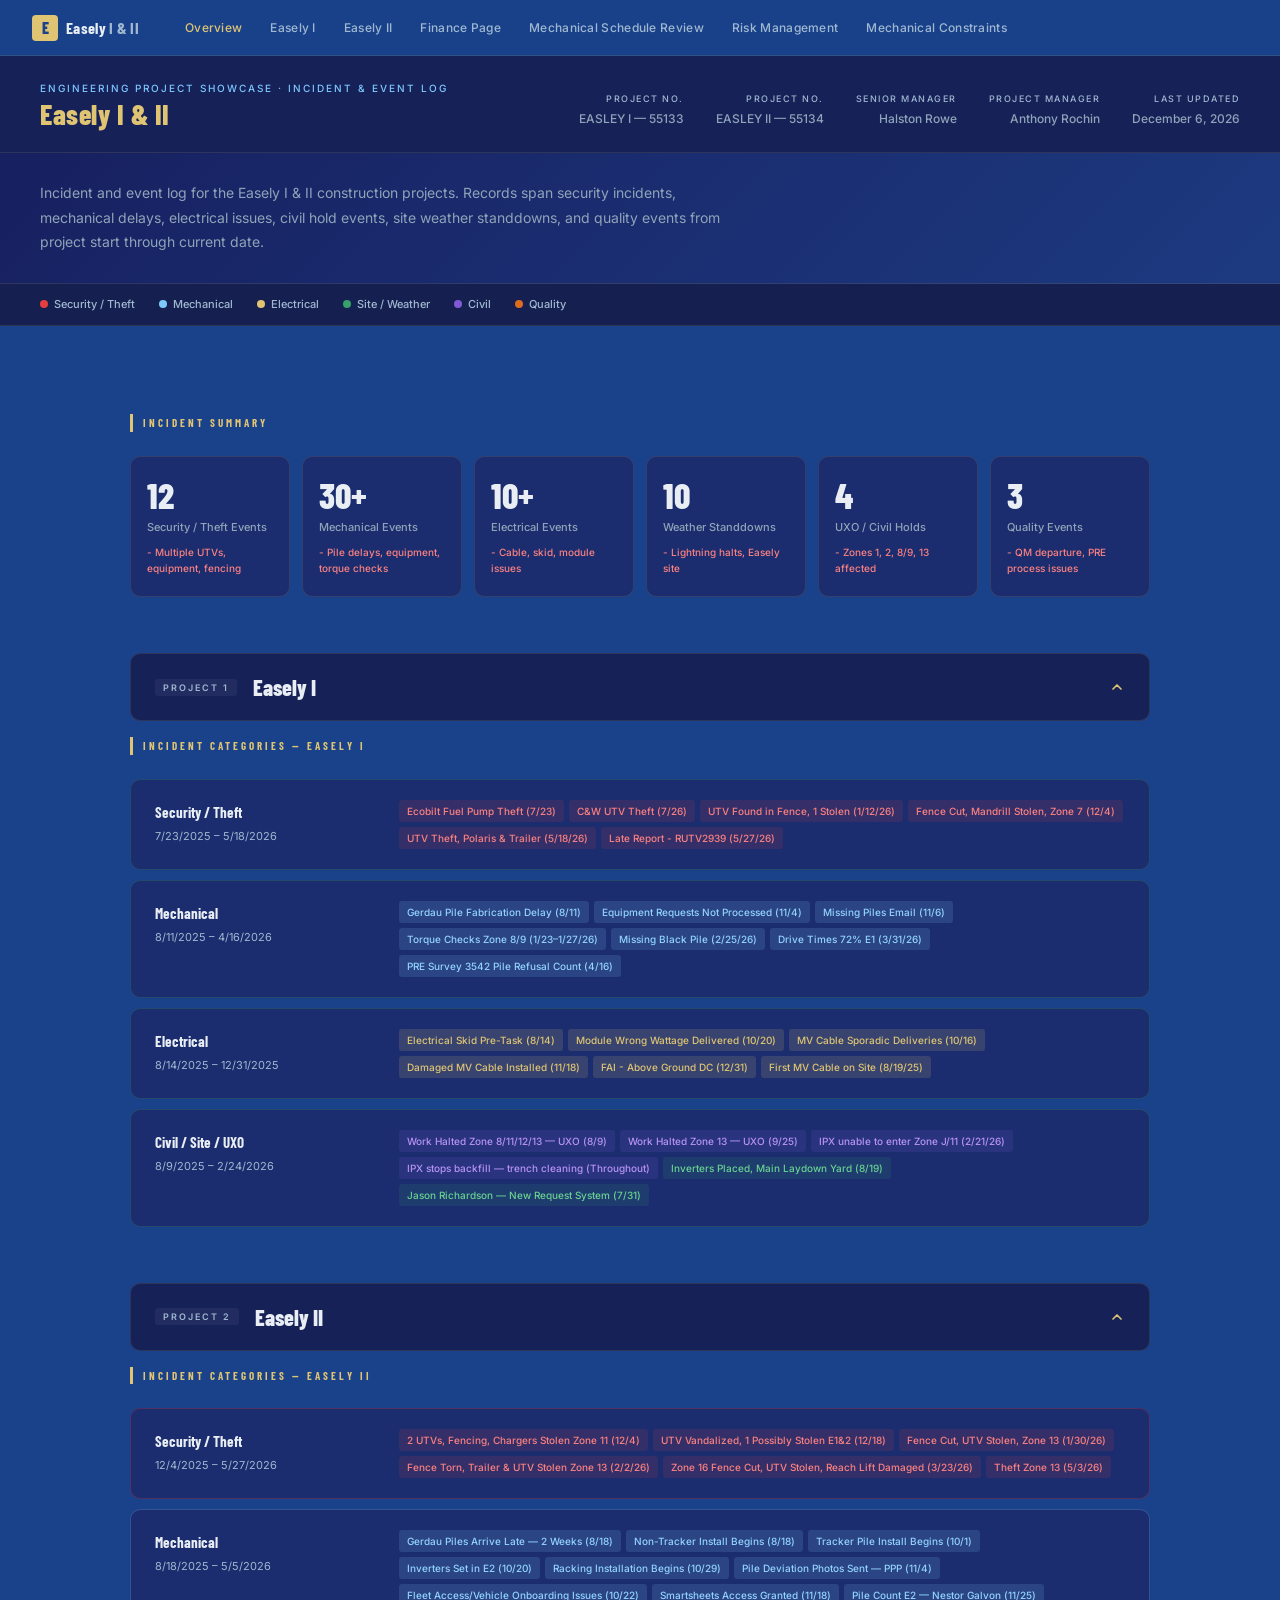
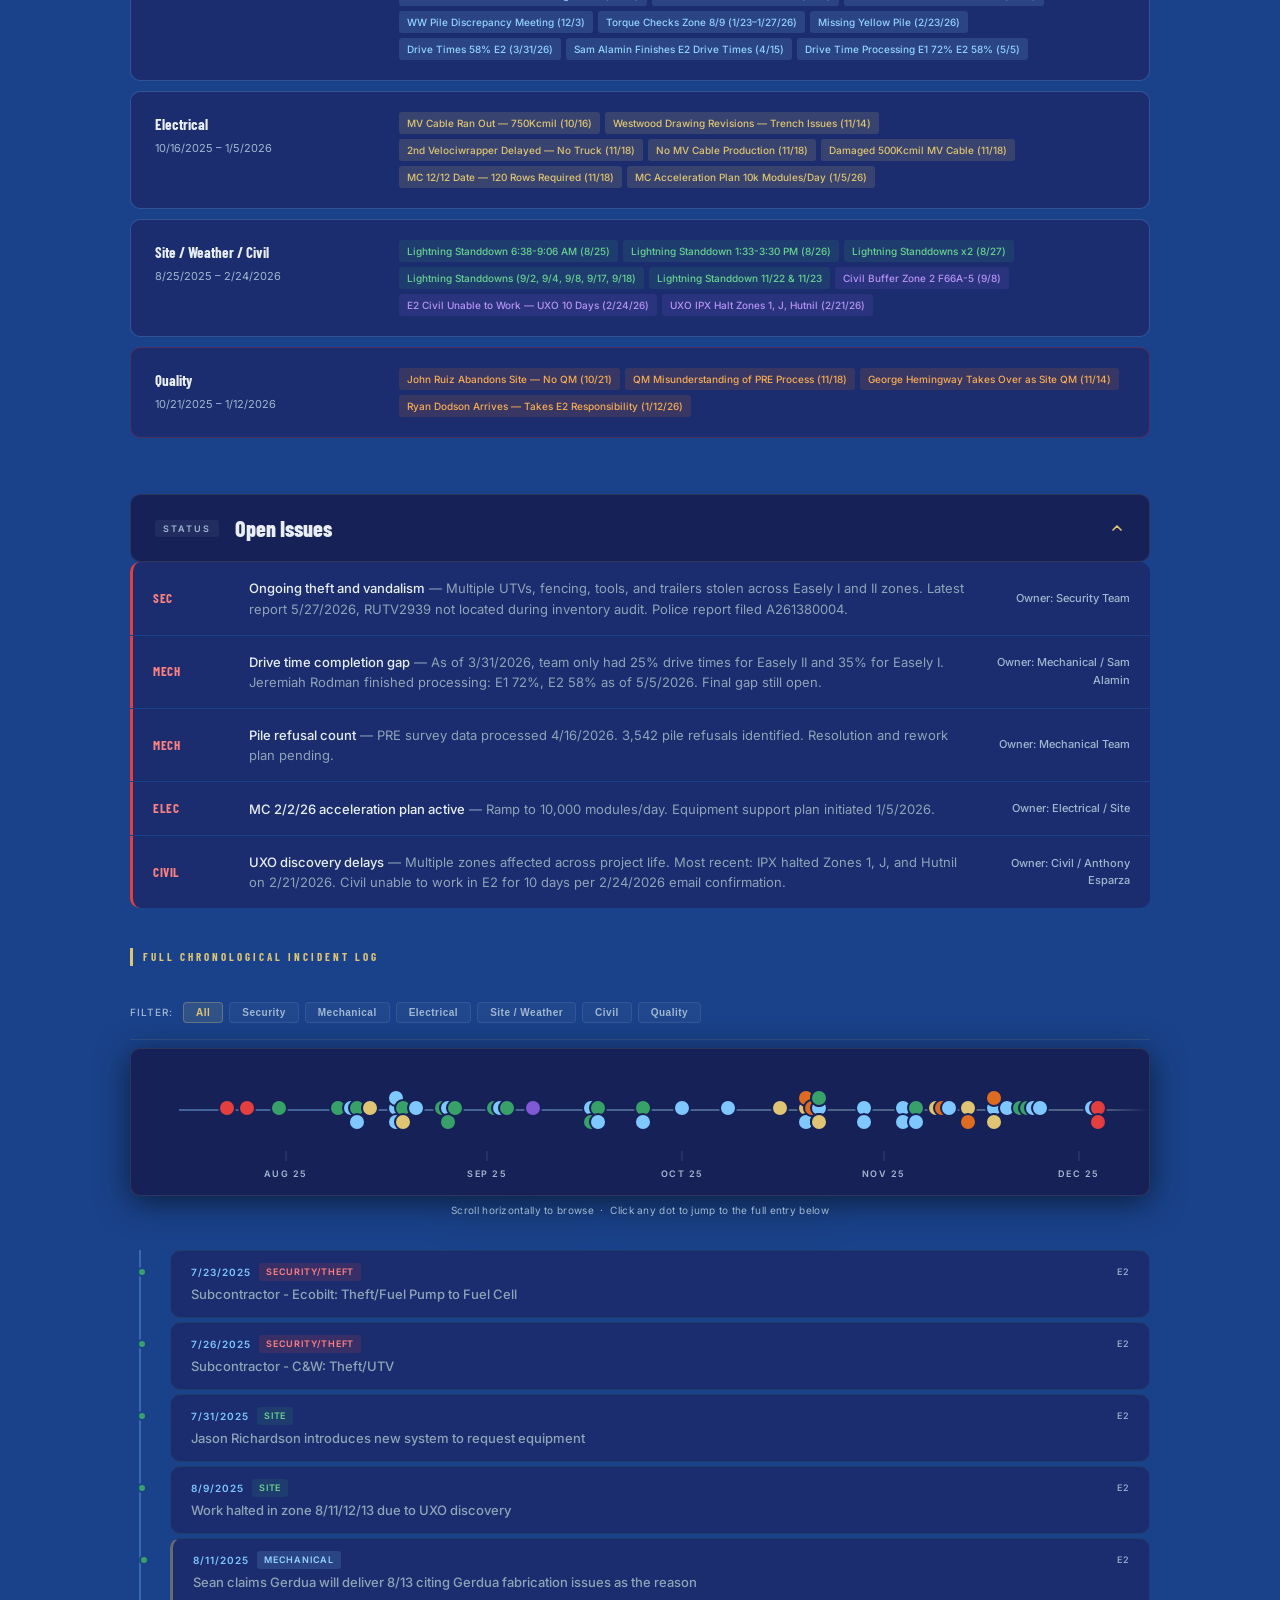
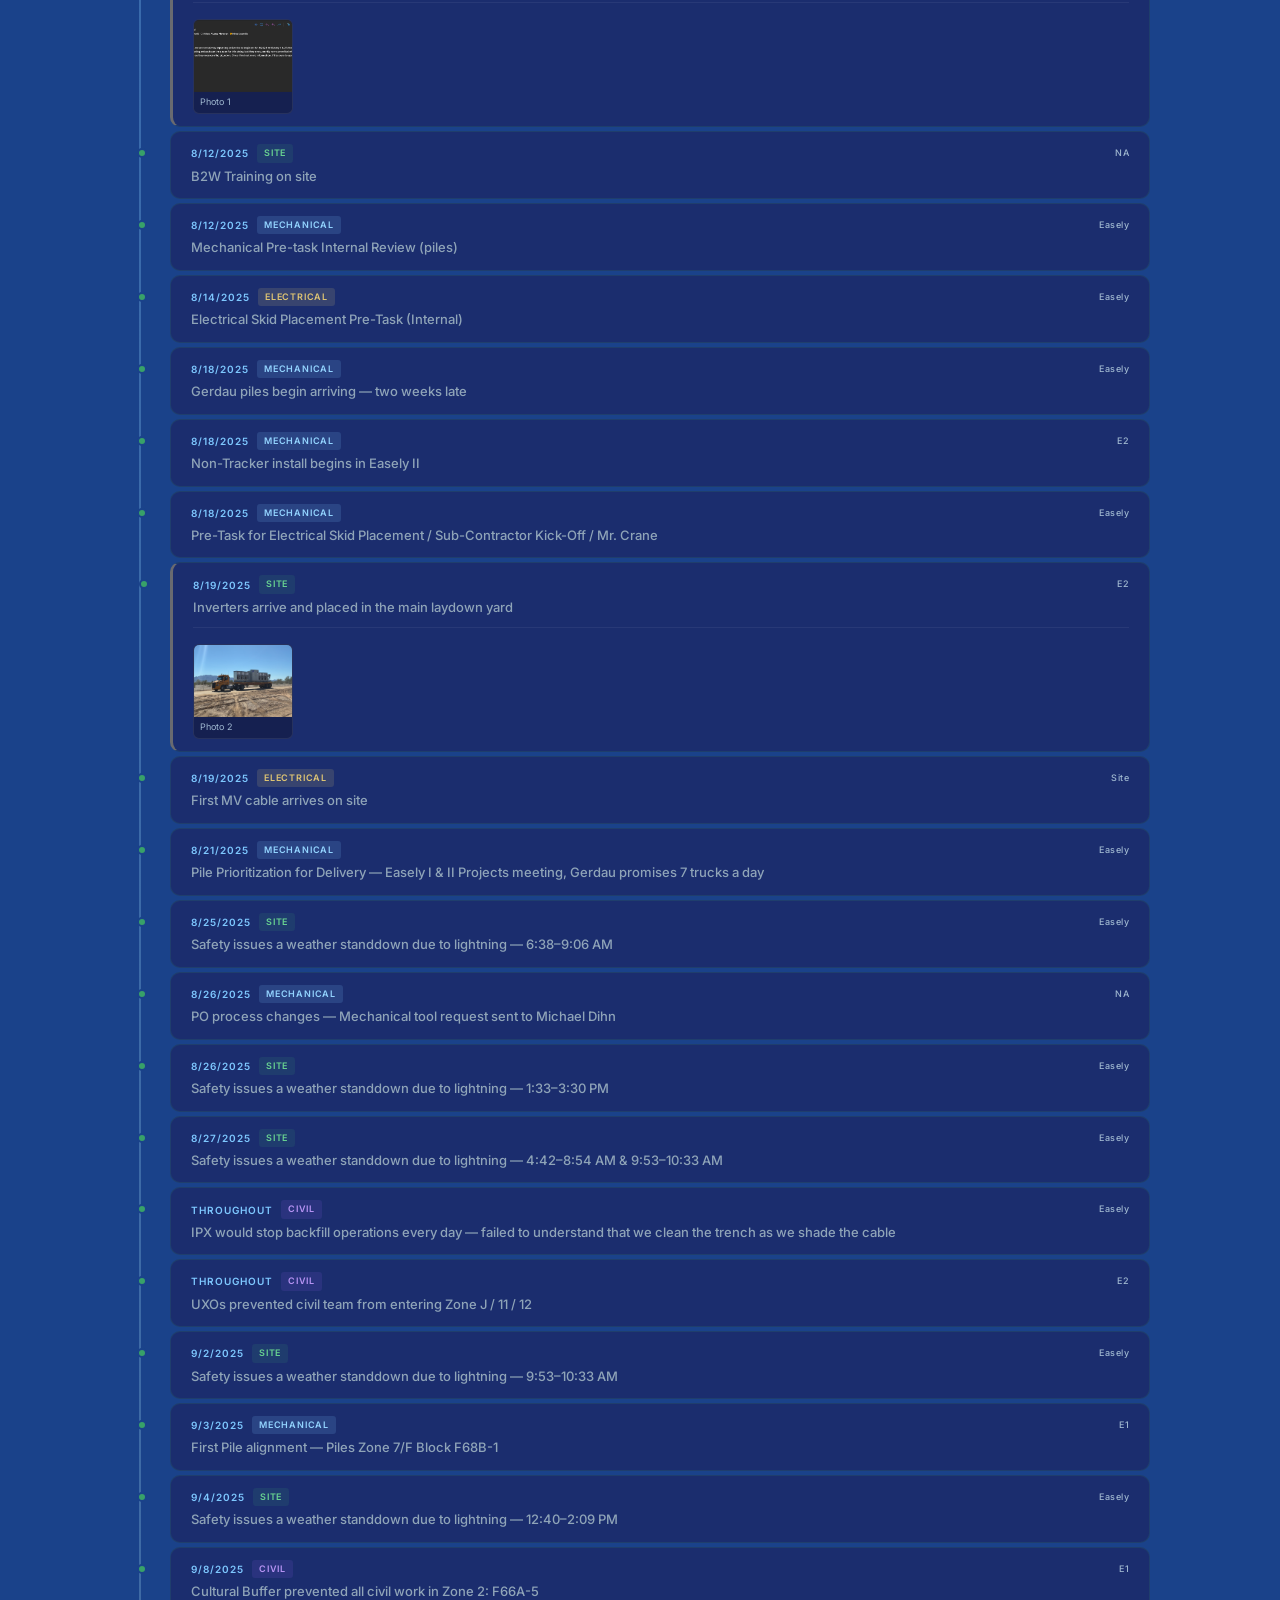
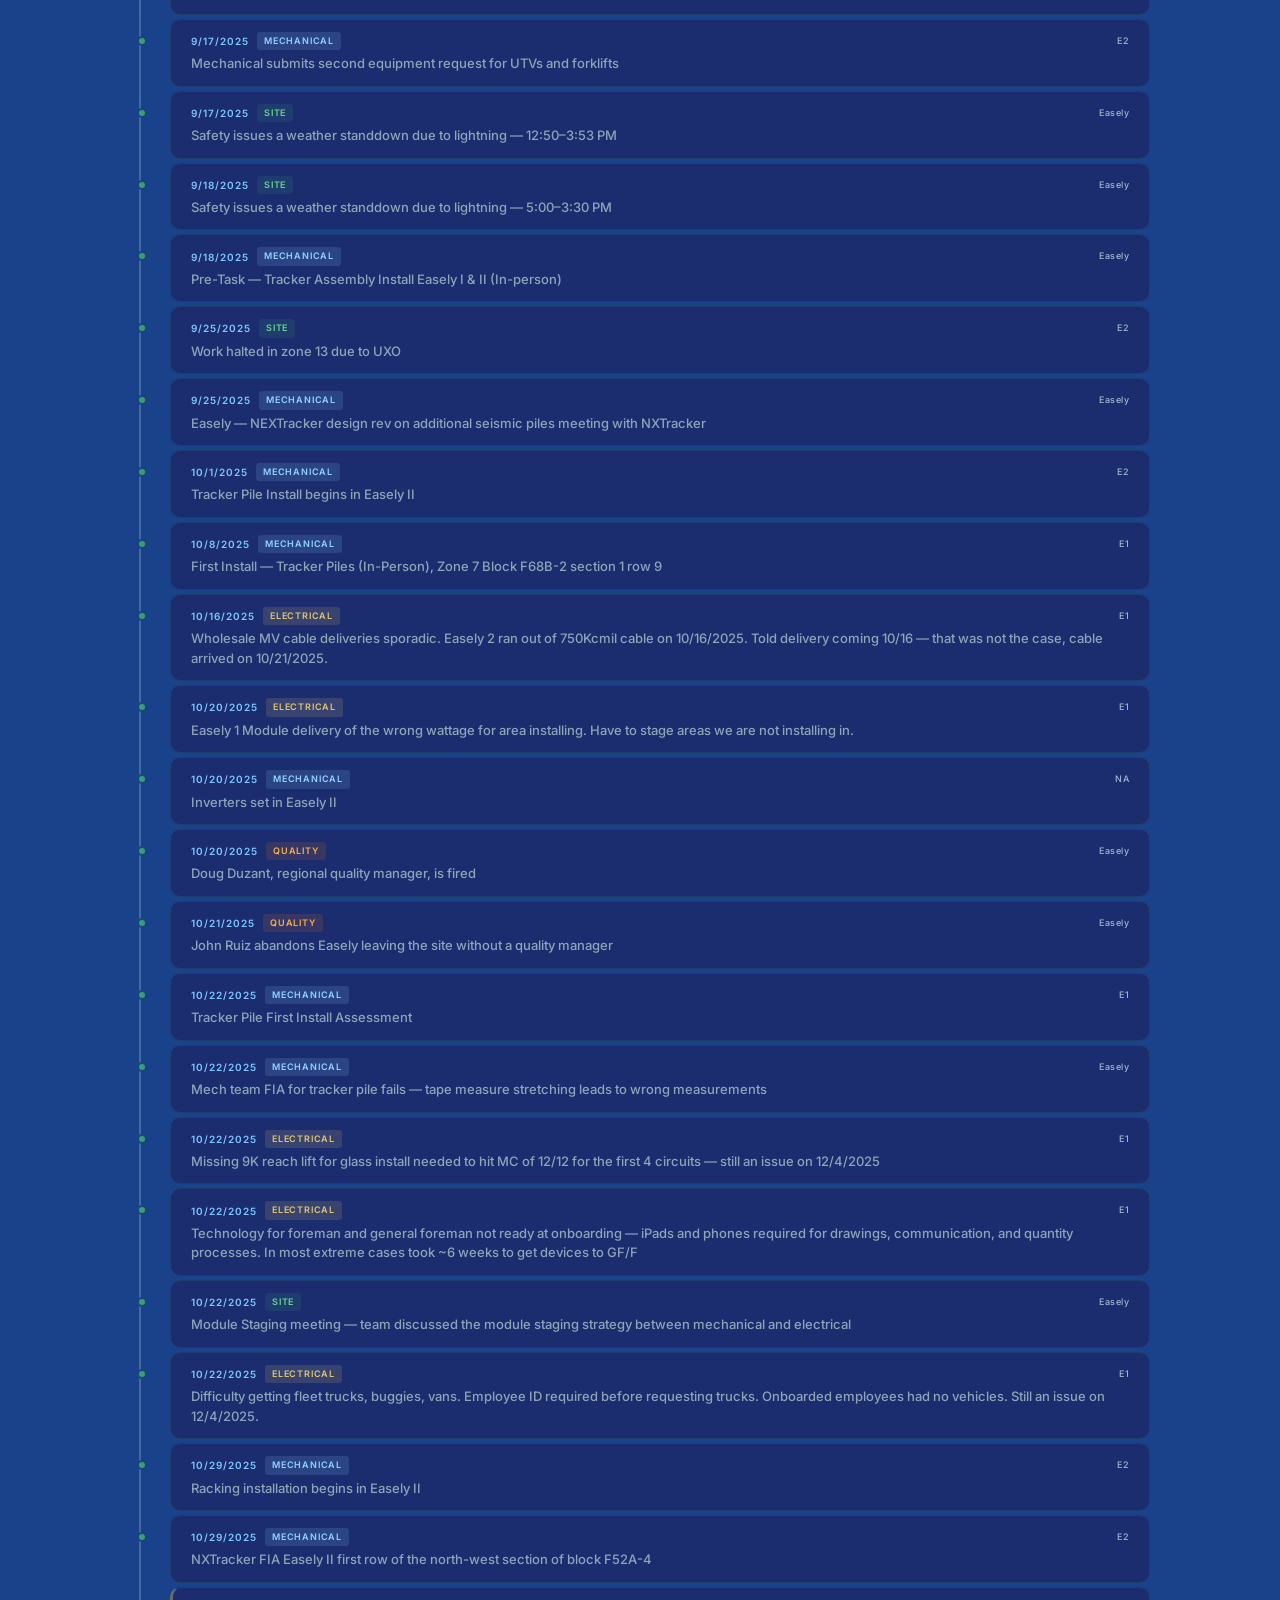
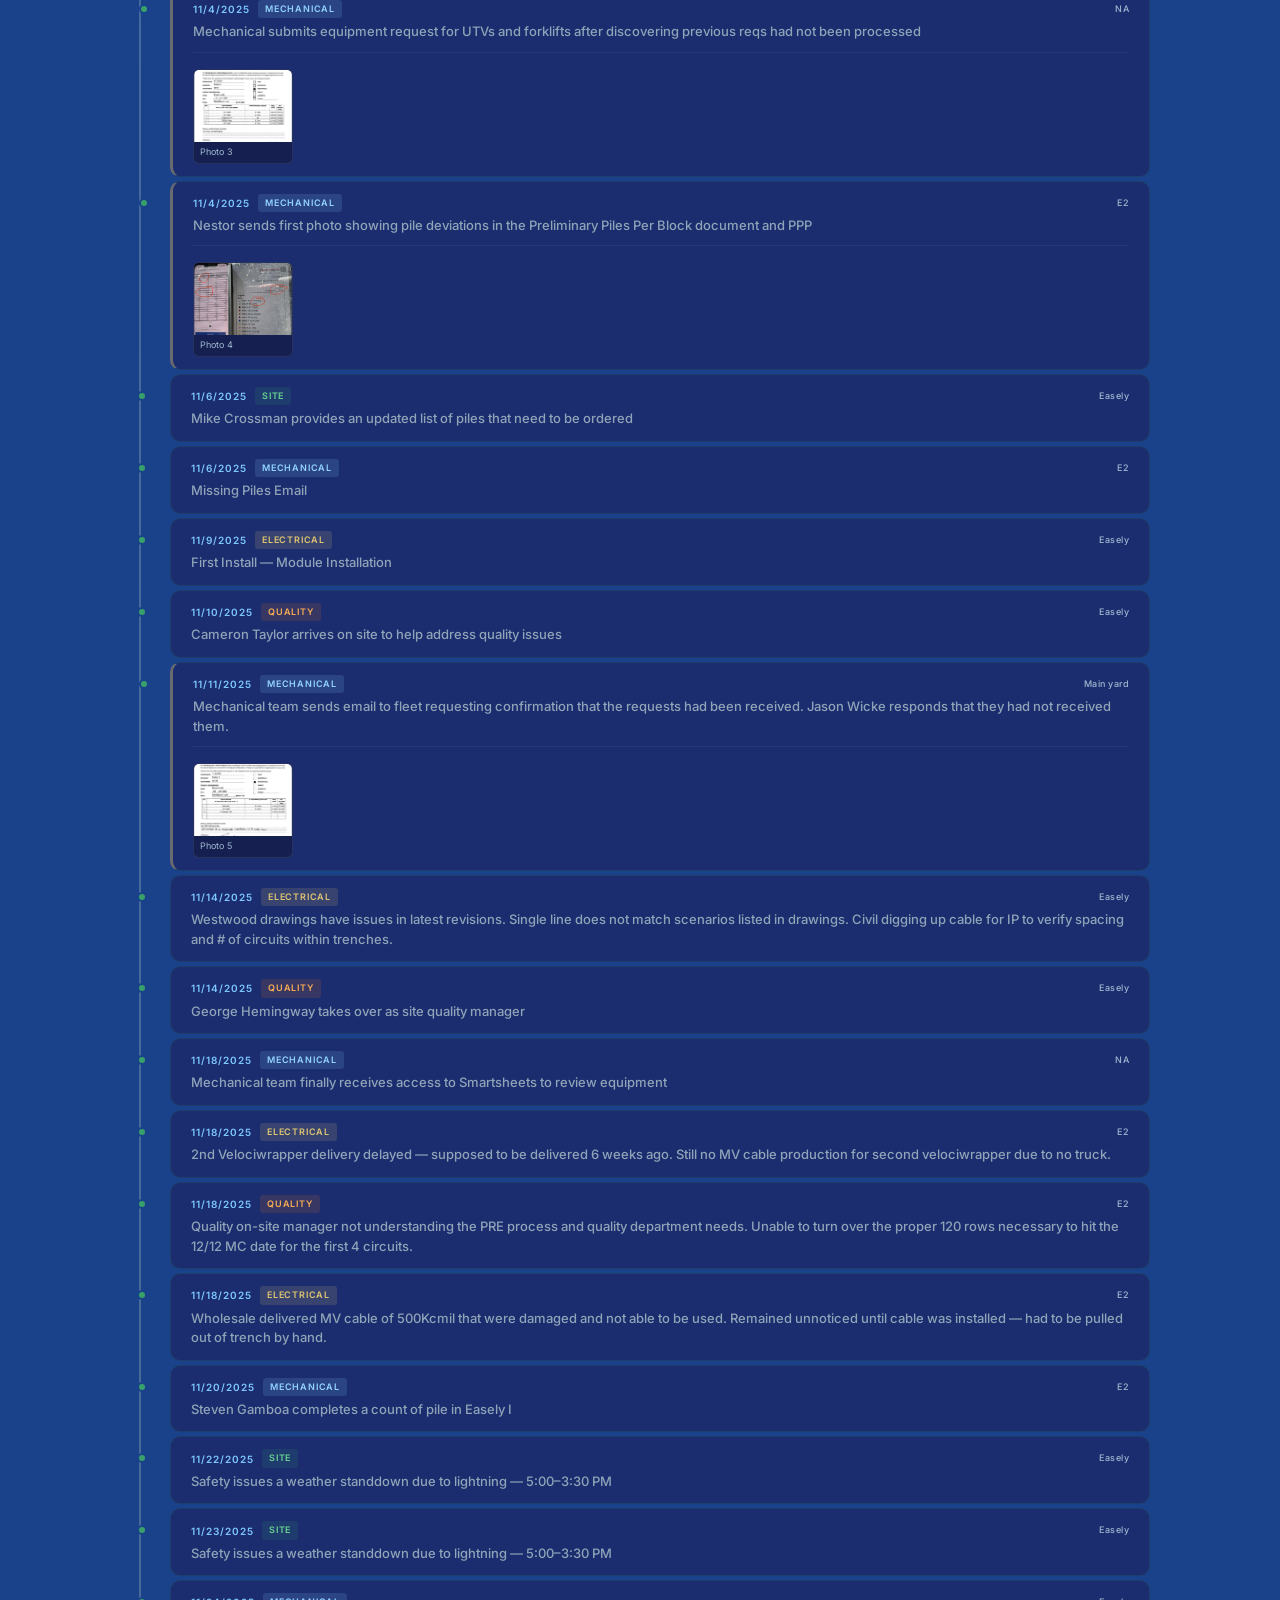
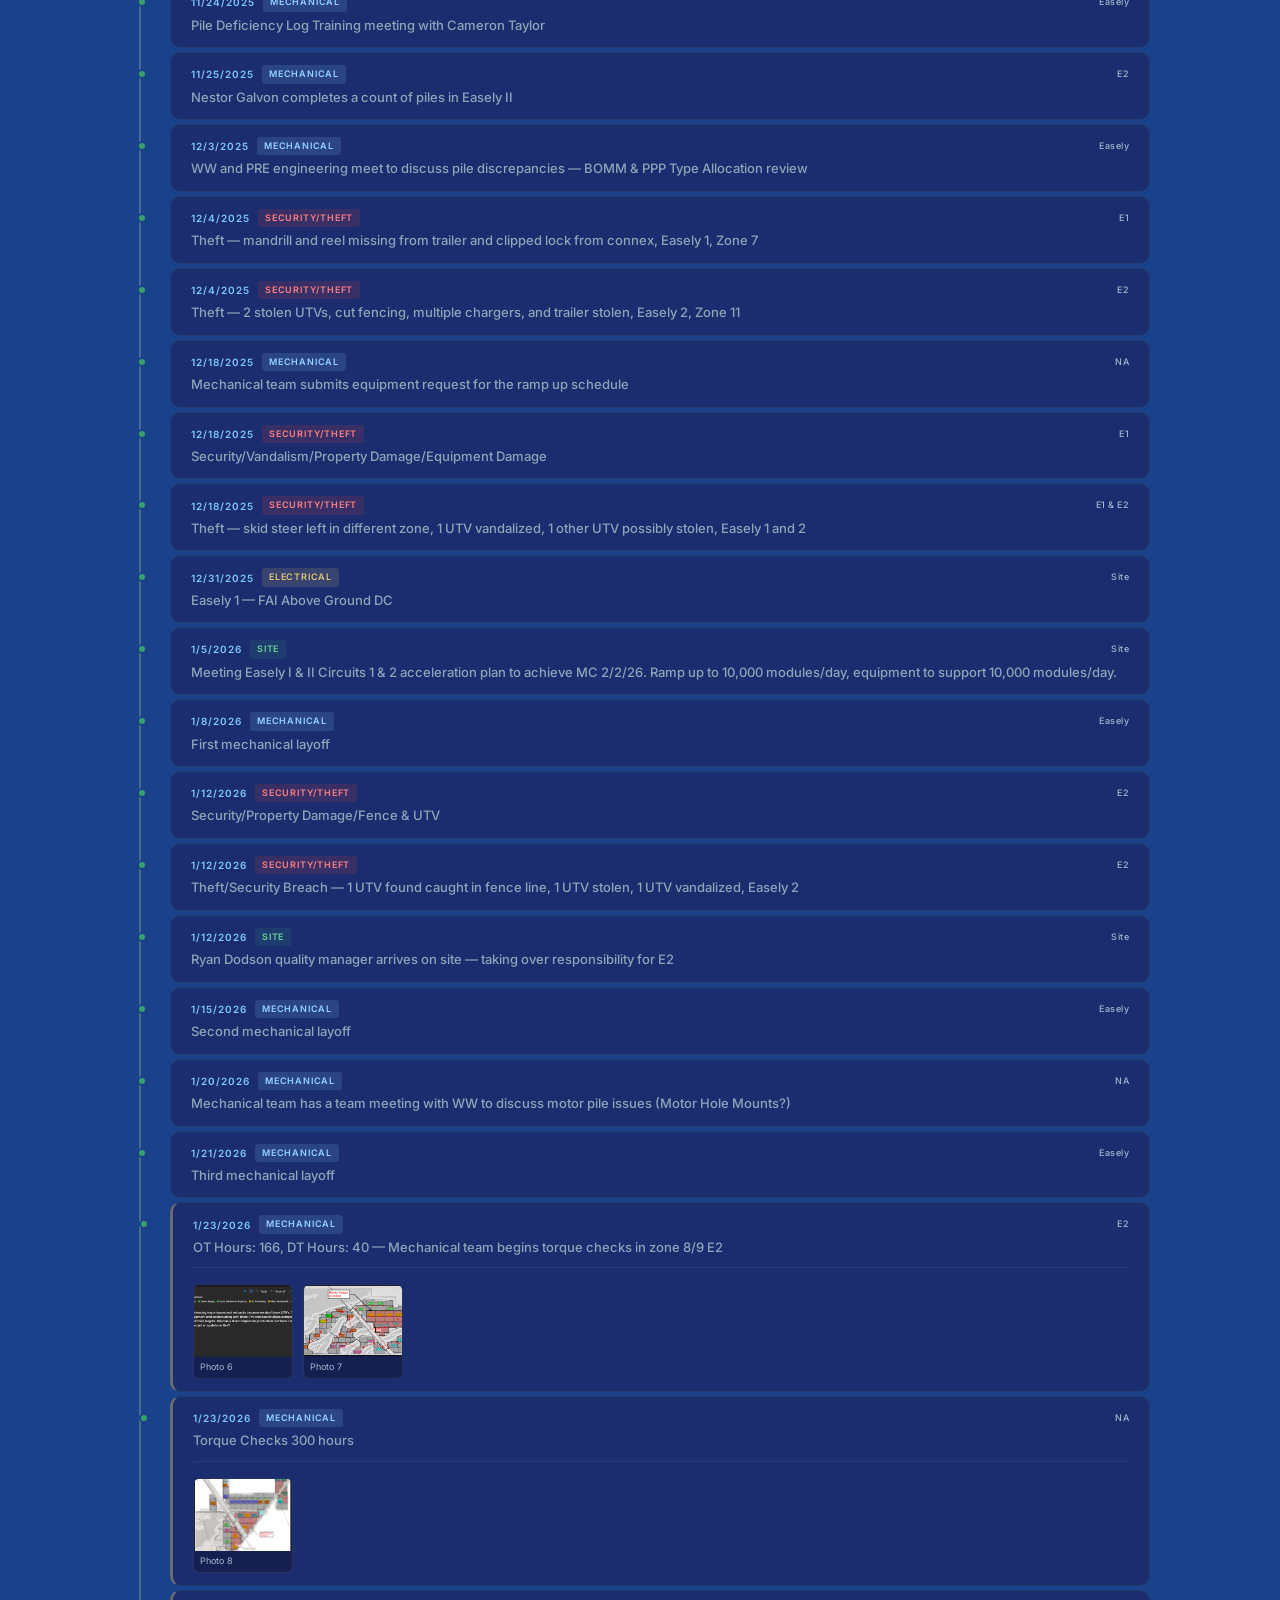
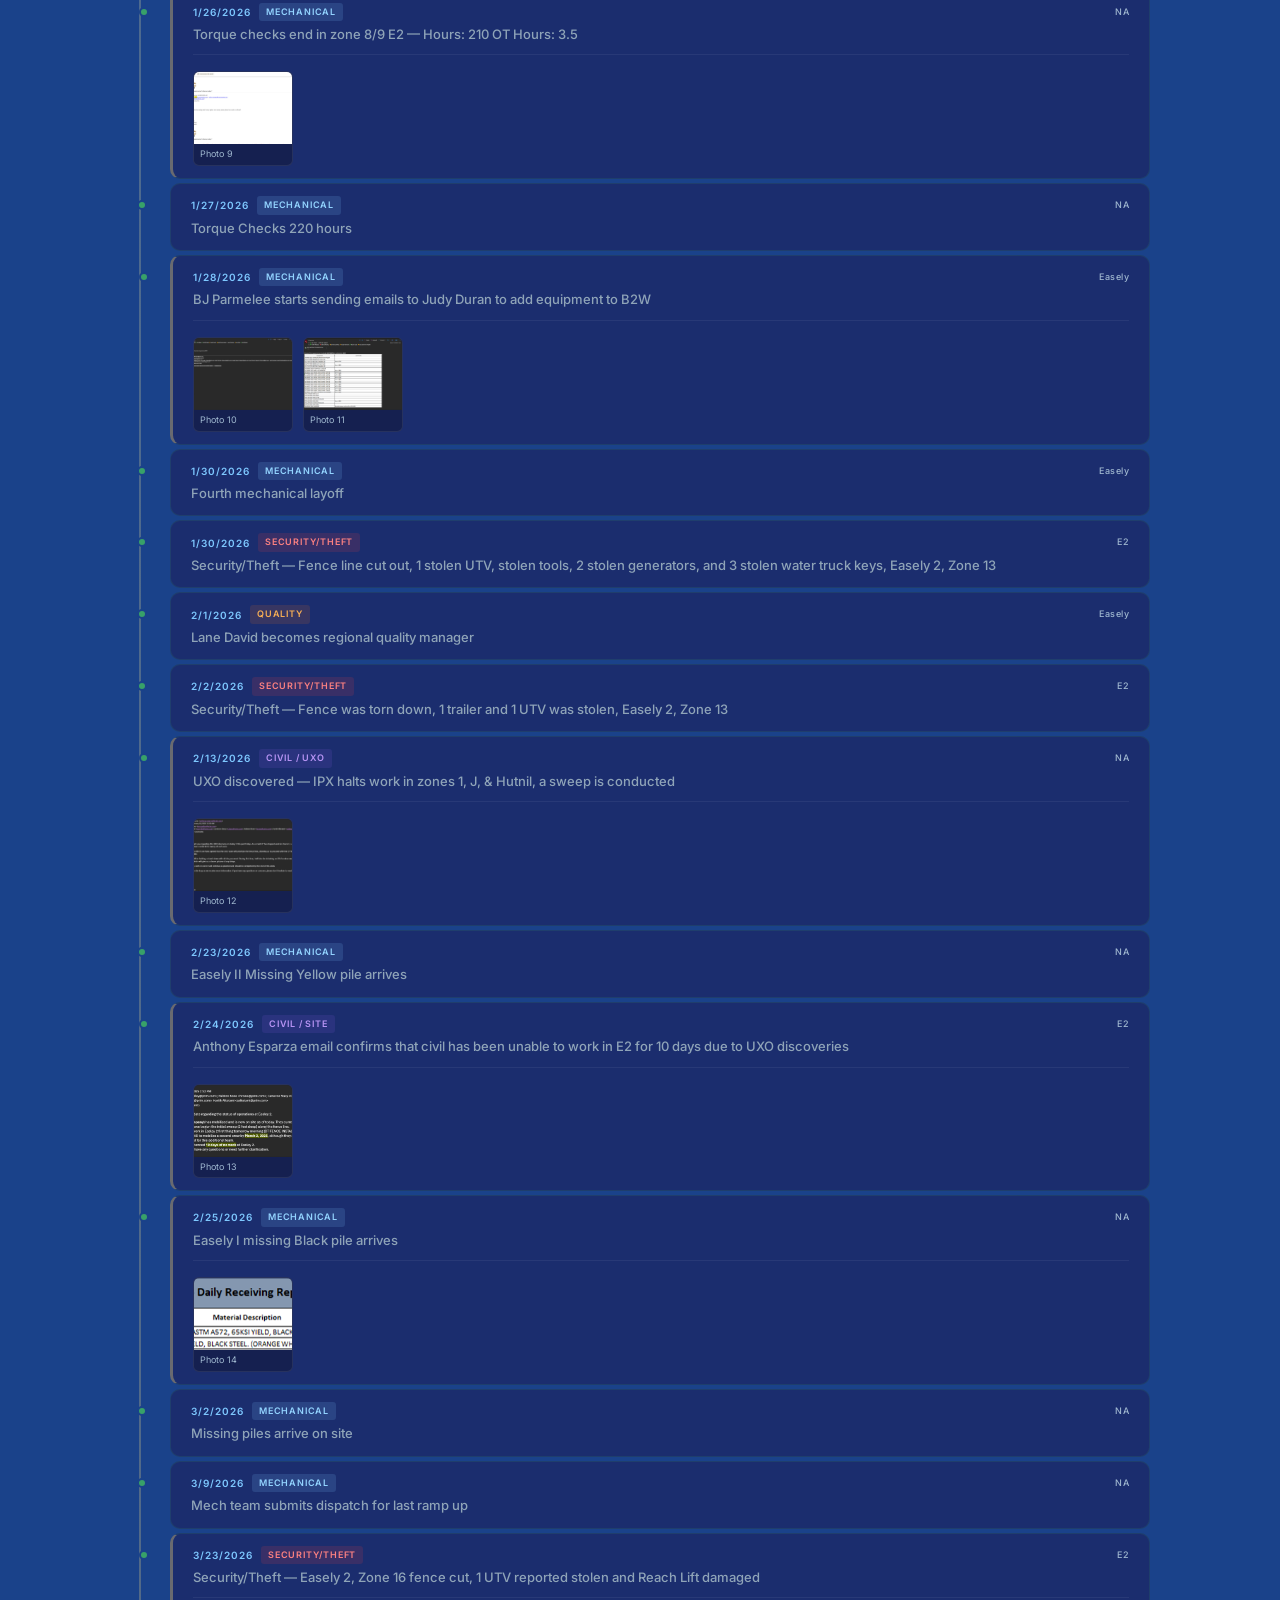
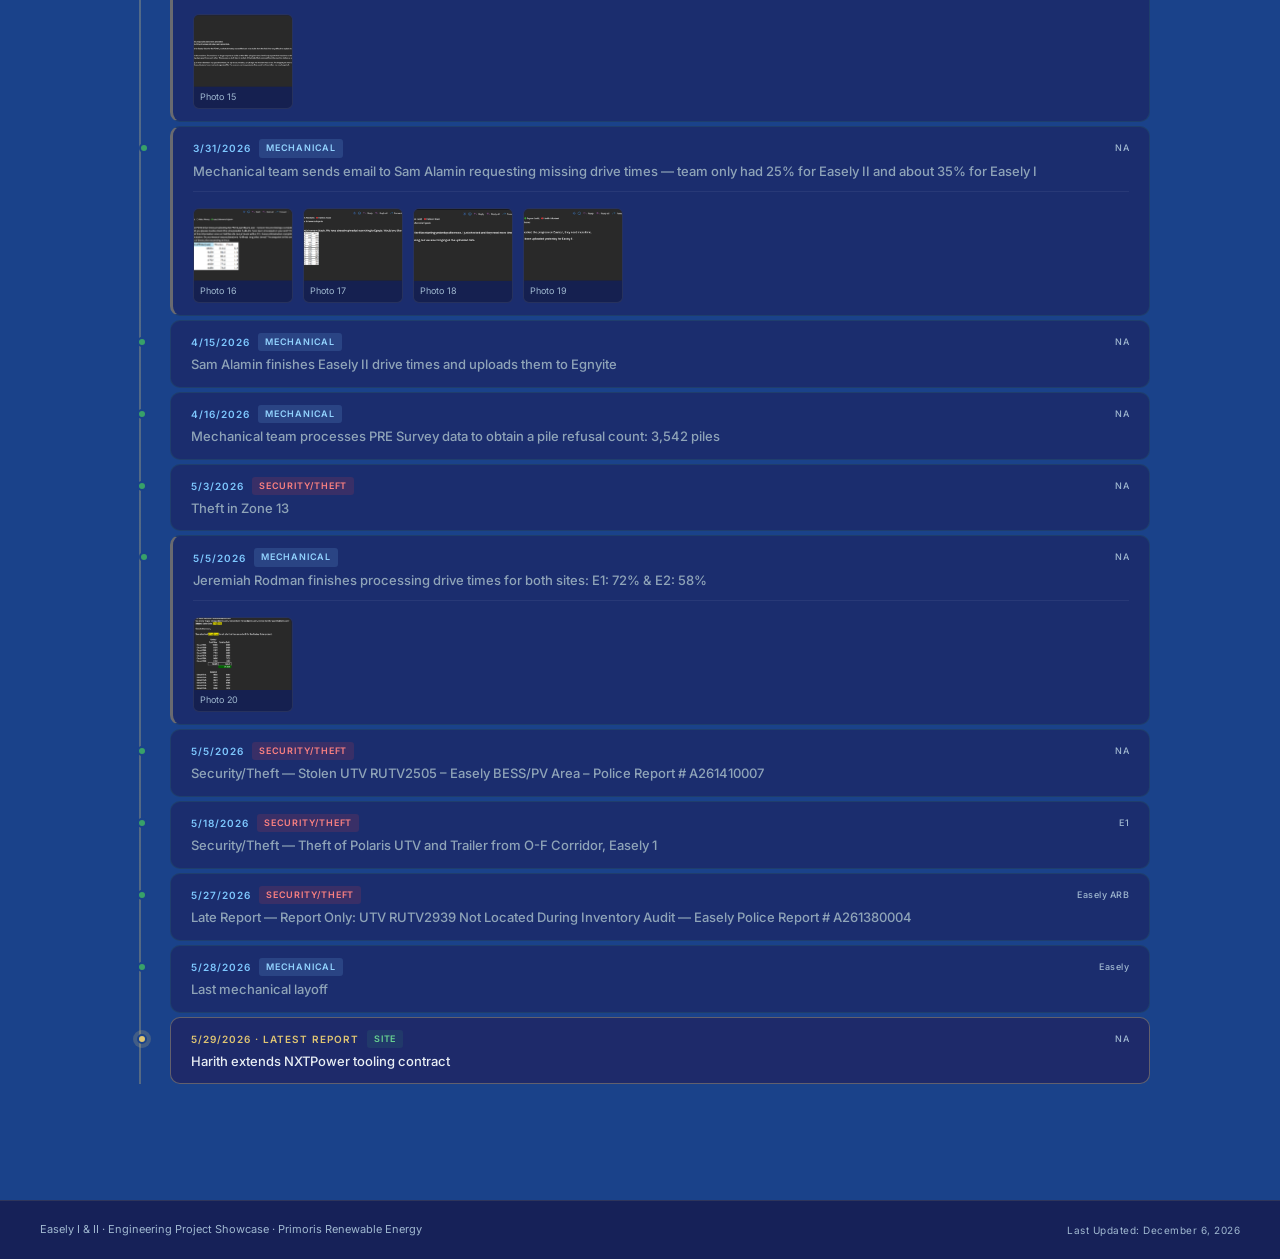
==== index.html @ 5ce349d7 "Reset" ====
<!DOCTYPE html>
<html lang="en">
<head>
  <meta charset="UTF-8">
  <meta name="viewport" content="width=device-width, initial-scale=1.0">
  <title>Easely I &amp; II — Project Incident Log</title>
  <link rel="preconnect" href="https://fonts.googleapis.com">
  <link href="https://fonts.googleapis.com/css2?family=Barlow+Condensed:wght@400;600;700;800&family=Inter:wght@300;400;500;600&display=swap" rel="stylesheet">
  <link rel="stylesheet" href="css/style.css">
</head>
<body>

<!-- NAV BAR -->
<nav class="site-nav" id="siteNav">
  <div class="nav-logo">
    <span class="nav-logo-mark">E</span>
    <span class="nav-logo-text">Easely <span class="nav-logo-dim">I &amp; II</span></span>
  </div>
  <ul class="nav-links">
    <li><a href="#overview"      class="nav-link active">Overview</a></li>
    <li><a href="#incidents-e1"  class="nav-link">Easely I</a></li>
    <li><a href="#incidents-e2"  class="nav-link">Easely II</a></li>
    <li><a href="Finance.html"   class="nav-link">Finance Page</a></li>
    <li><a href="MechSched.html"   class="nav-link">Mechanical Schedule Review</a></li>
    <li><a href="RiskMan.html"   class="nav-link">Risk Management</a></li>
    <li><a href="CivilEng.html"   class="nav-link">Mechanical Constraints</a></li>
  </ul>
  <button class="nav-mobile-toggle" id="mobileToggle" aria-label="Toggle navigation">
    <span></span><span></span><span></span>
  </button>
</nav>

<!-- HEADER -->
<header class="site-header" id="overview">
  <div class="header-brand">
    <div class="header-eyebrow">Engineering Project Showcase &middot; Incident &amp; Event Log</div>
    <div class="header-title">Easely I &amp; II</div>
  </div>
  <div class="header-meta">
    <div class="meta-item"><span class="meta-label">Project No.</span><span class="meta-value">EASLEY I &mdash; 55133</span></div>
    <div class="meta-item"><span class="meta-label">Project No.</span><span class="meta-value">EASLEY II &mdash; 55134</span></div>
    <div class="meta-item"><span class="meta-label">Senior Manager</span><span class="meta-value">Halston Rowe</span></div>
    <div class="meta-item"><span class="meta-label">Project Manager</span><span class="meta-value">Anthony Rochin</span></div>
    <div class="meta-item"><span class="meta-label">Last Updated</span><span class="meta-value" id="report-date">&mdash;</span></div>
  </div>
</header>

<!-- HERO -->
<section class="hero hero-simple">
  <div class="hero-text">
    <p class="hero-summary">Incident and event log for the Easely I &amp; II construction projects. Records span security incidents, mechanical delays, electrical issues, civil hold events, site weather standdowns, and quality events from project start through current date.</p>
  </div>
</section>

<!-- STATUS LEGEND -->
<div class="status-bar">
  <div class="status-pill"><span class="pill-dot dept-security"></span> Security / Theft</div>
  <div class="status-pill"><span class="pill-dot dept-mechanical"></span> Mechanical</div>
  <div class="status-pill"><span class="pill-dot dept-electrical"></span> Electrical</div>
  <div class="status-pill"><span class="pill-dot dept-site"></span> Site / Weather</div>
  <div class="status-pill"><span class="pill-dot dept-civil"></span> Civil</div>
  <div class="status-pill"><span class="pill-dot dept-quality"></span> Quality</div>
</div>

<main class="main">

  <div class="section-heading" id="metrics">Incident Summary</div>
  <div class="metrics">
    <div class="metric"><div class="metric-value">12<span class="unit"> </span></div><div class="metric-label">Security / Theft Events</div><div class="metric-delta neg">- Multiple UTVs, equipment, fencing</div></div>
    <div class="metric"><div class="metric-value">30+<span class="unit"> </span></div><div class="metric-label">Mechanical Events</div><div class="metric-delta neg">- Pile delays, equipment, torque checks</div></div>
    <div class="metric"><div class="metric-value">10+<span class="unit"> </span></div><div class="metric-label">Electrical Events</div><div class="metric-delta neg">- Cable, skid, module issues</div></div>
    <div class="metric"><div class="metric-value">10<span class="unit"> </span></div><div class="metric-label">Weather Standdowns</div><div class="metric-delta neg">- Lightning halts, Easely site</div></div>
    <div class="metric"><div class="metric-value">4<span class="unit"> </span></div><div class="metric-label">UXO / Civil Holds</div><div class="metric-delta neg">- Zones 1, 2, 8/9, 13 affected</div></div>
    <div class="metric"><div class="metric-value">3<span class="unit"> </span></div><div class="metric-label">Quality Events</div><div class="metric-delta neg">- QM departure, PRE process issues</div></div>
  </div>

  <button class="collapsible-header" id="incidents-e1" data-target="collapse-e1" aria-expanded="true">
    <div class="project-block-label">Project 1</div><div class="project-block-title">Easely I</div>
    <span class="collapse-chevron" aria-hidden="true"><svg width="16" height="16" viewBox="0 0 24 24" fill="none" stroke="currentColor" stroke-width="2.5" stroke-linecap="round" stroke-linejoin="round"><polyline points="18 15 12 9 6 15"/></svg></span>
  </button>
  <div class="collapsible-body" id="collapse-e1">
    <div class="section-heading">Incident Categories &mdash; Easely I</div>
    <div class="phases">
      <div class="phase-card complete"><div class="phase-info"><div class="phase-name">Security / Theft</div><div class="phase-dates">7/23/2025 &ndash; 5/18/2026</div></div><div class="phase-progress"><div class="phase-tasks"><span class="task-chip dept-sec-chip">Ecobilt Fuel Pump Theft (7/23)</span><span class="task-chip dept-sec-chip">C&amp;W UTV Theft (7/26)</span><span class="task-chip dept-sec-chip">UTV Found in Fence, 1 Stolen (1/12/26)</span><span class="task-chip dept-sec-chip">Fence Cut, Mandrill Stolen, Zone 7 (12/4)</span><span class="task-chip dept-sec-chip">UTV Theft, Polaris &amp; Trailer (5/18/26)</span><span class="task-chip dept-sec-chip">Late Report - RUTV2939 (5/27/26)</span></div></div></div>
      <div class="phase-card complete"><div class="phase-info"><div class="phase-name">Mechanical</div><div class="phase-dates">8/11/2025 &ndash; 4/16/2026</div></div><div class="phase-progress"><div class="phase-tasks"><span class="task-chip dept-mech-chip">Gerdau Pile Fabrication Delay (8/11)</span><span class="task-chip dept-mech-chip">Equipment Requests Not Processed (11/4)</span><span class="task-chip dept-mech-chip">Missing Piles Email (11/6)</span><span class="task-chip dept-mech-chip">Torque Checks Zone 8/9 (1/23&ndash;1/27/26)</span><span class="task-chip dept-mech-chip">Missing Black Pile (2/25/26)</span><span class="task-chip dept-mech-chip">Drive Times 72% E1 (3/31/26)</span><span class="task-chip dept-mech-chip">PRE Survey 3542 Pile Refusal Count (4/16)</span></div></div></div>
      <div class="phase-card complete"><div class="phase-info"><div class="phase-name">Electrical</div><div class="phase-dates">8/14/2025 &ndash; 12/31/2025</div></div><div class="phase-progress"><div class="phase-tasks"><span class="task-chip dept-elec-chip">Electrical Skid Pre-Task (8/14)</span><span class="task-chip dept-elec-chip">Module Wrong Wattage Delivered (10/20)</span><span class="task-chip dept-elec-chip">MV Cable Sporadic Deliveries (10/16)</span><span class="task-chip dept-elec-chip">Damaged MV Cable Installed (11/18)</span><span class="task-chip dept-elec-chip">FAI - Above Ground DC (12/31)</span><span class="task-chip dept-elec-chip">First MV Cable on Site (8/19/25)</span></div></div></div>
      <div class="phase-card complete"><div class="phase-info"><div class="phase-name">Civil / Site / UXO</div><div class="phase-dates">8/9/2025 &ndash; 2/24/2026</div></div><div class="phase-progress"><div class="phase-tasks"><span class="task-chip dept-civil-chip">Work Halted Zone 8/11/12/13 &mdash; UXO (8/9)</span><span class="task-chip dept-civil-chip">Work Halted Zone 13 &mdash; UXO (9/25)</span><span class="task-chip dept-civil-chip">IPX unable to enter Zone J/11 (2/21/26)</span><span class="task-chip dept-civil-chip">IPX stops backfill &mdash; trench cleaning (Throughout)</span><span class="task-chip dept-site-chip">Inverters Placed, Main Laydown Yard (8/19)</span><span class="task-chip dept-site-chip">Jason Richardson &mdash; New Request System (7/31)</span></div></div></div>
    </div>
  </div>

  <button class="collapsible-header" id="incidents-e2" data-target="collapse-e2" aria-expanded="true">
    <div class="project-block-label">Project 2</div><div class="project-block-title">Easely II</div>
    <span class="collapse-chevron" aria-hidden="true"><svg width="16" height="16" viewBox="0 0 24 24" fill="none" stroke="currentColor" stroke-width="2.5" stroke-linecap="round" stroke-linejoin="round"><polyline points="18 15 12 9 6 15"/></svg></span>
  </button>
  <div class="collapsible-body" id="collapse-e2">
    <div class="section-heading">Incident Categories &mdash; Easely II</div>
    <div class="phases">
      <div class="phase-card issue"><div class="phase-info"><div class="phase-name">Security / Theft</div><div class="phase-dates">12/4/2025 &ndash; 5/27/2026</div></div><div class="phase-progress"><div class="phase-tasks"><span class="task-chip dept-sec-chip">2 UTVs, Fencing, Chargers Stolen Zone 11 (12/4)</span><span class="task-chip dept-sec-chip">UTV Vandalized, 1 Possibly Stolen E1&amp;2 (12/18)</span><span class="task-chip dept-sec-chip">Fence Cut, UTV Stolen, Zone 13 (1/30/26)</span><span class="task-chip dept-sec-chip">Fence Torn, Trailer &amp; UTV Stolen Zone 13 (2/2/26)</span><span class="task-chip dept-sec-chip">Zone 16 Fence Cut, UTV Stolen, Reach Lift Damaged (3/23/26)</span><span class="task-chip dept-sec-chip">Theft Zone 13 (5/3/26)</span></div></div></div>
      <div class="phase-card active"><div class="phase-info"><div class="phase-name">Mechanical</div><div class="phase-dates">8/18/2025 &ndash; 5/5/2026</div></div><div class="phase-progress"><div class="phase-tasks"><span class="task-chip dept-mech-chip">Gerdau Piles Arrive Late &mdash; 2 Weeks (8/18)</span><span class="task-chip dept-mech-chip">Non-Tracker Install Begins (8/18)</span><span class="task-chip dept-mech-chip">Tracker Pile Install Begins (10/1)</span><span class="task-chip dept-mech-chip">Inverters Set in E2 (10/20)</span><span class="task-chip dept-mech-chip">Racking Installation Begins (10/29)</span><span class="task-chip dept-mech-chip">Pile Deviation Photos Sent &mdash; PPP (11/4)</span><span class="task-chip dept-mech-chip">Fleet Access/Vehicle Onboarding Issues (10/22)</span><span class="task-chip dept-mech-chip">Smartsheets Access Granted (11/18)</span><span class="task-chip dept-mech-chip">Pile Count E2 &mdash; Nestor Galvon (11/25)</span><span class="task-chip dept-mech-chip">WW Pile Discrepancy Meeting (12/3)</span><span class="task-chip dept-mech-chip">Torque Checks Zone 8/9 (1/23&ndash;1/27/26)</span><span class="task-chip dept-mech-chip">Missing Yellow Pile (2/23/26)</span><span class="task-chip dept-mech-chip">Drive Times 58% E2 (3/31/26)</span><span class="task-chip dept-mech-chip">Sam Alamin Finishes E2 Drive Times (4/15)</span><span class="task-chip dept-mech-chip">Drive Time Processing E1 72% E2 58% (5/5)</span></div></div></div>
      <div class="phase-card active"><div class="phase-info"><div class="phase-name">Electrical</div><div class="phase-dates">10/16/2025 &ndash; 1/5/2026</div></div><div class="phase-progress"><div class="phase-tasks"><span class="task-chip dept-elec-chip">MV Cable Ran Out &mdash; 750Kcmil (10/16)</span><span class="task-chip dept-elec-chip">Westwood Drawing Revisions &mdash; Trench Issues (11/14)</span><span class="task-chip dept-elec-chip">2nd Velociwrapper Delayed &mdash; No Truck (11/18)</span><span class="task-chip dept-elec-chip">No MV Cable Production (11/18)</span><span class="task-chip dept-elec-chip">Damaged 500Kcmil MV Cable (11/18)</span><span class="task-chip dept-elec-chip">MC 12/12 Date &mdash; 120 Rows Required (11/18)</span><span class="task-chip dept-elec-chip">MC Acceleration Plan 10k Modules/Day (1/5/26)</span></div></div></div>
      <div class="phase-card active"><div class="phase-info"><div class="phase-name">Site / Weather / Civil</div><div class="phase-dates">8/25/2025 &ndash; 2/24/2026</div></div><div class="phase-progress"><div class="phase-tasks"><span class="task-chip dept-site-chip">Lightning Standdown 6:38-9:06 AM (8/25)</span><span class="task-chip dept-site-chip">Lightning Standdown 1:33-3:30 PM (8/26)</span><span class="task-chip dept-site-chip">Lightning Standdowns x2 (8/27)</span><span class="task-chip dept-site-chip">Lightning Standdowns (9/2, 9/4, 9/8, 9/17, 9/18)</span><span class="task-chip dept-site-chip">Lightning Standdown 11/22 &amp; 11/23</span><span class="task-chip dept-civil-chip">Civil Buffer Zone 2 F66A-5 (9/8)</span><span class="task-chip dept-civil-chip">E2 Civil Unable to Work &mdash; UXO 10 Days (2/24/26)</span><span class="task-chip dept-civil-chip">UXO IPX Halt Zones 1, J, Hutnil (2/21/26)</span></div></div></div>
      <div class="phase-card issue"><div class="phase-info"><div class="phase-name">Quality</div><div class="phase-dates">10/21/2025 &ndash; 1/12/2026</div></div><div class="phase-progress"><div class="phase-tasks"><span class="task-chip dept-qual-chip">John Ruiz Abandons Site &mdash; No QM (10/21)</span><span class="task-chip dept-qual-chip">QM Misunderstanding of PRE Process (11/18)</span><span class="task-chip dept-qual-chip">George Hemingway Takes Over as Site QM (11/14)</span><span class="task-chip dept-qual-chip">Ryan Dodson Arrives &mdash; Takes E2 Responsibility (1/12/26)</span></div></div></div>
    </div>
  </div>

  <button class="collapsible-header" id="open-issues" data-target="collapse-issues" aria-expanded="true">
    <div class="project-block-label">Status</div><div class="project-block-title">Open Issues</div>
    <span class="collapse-chevron" aria-hidden="true"><svg width="16" height="16" viewBox="0 0 24 24" fill="none" stroke="currentColor" stroke-width="2.5" stroke-linecap="round" stroke-linejoin="round"><polyline points="18 15 12 9 6 15"/></svg></span>
  </button>
  <div class="collapsible-body" id="collapse-issues">
    <div class="issues">
      <div class="issue-row"><div class="issue-id">SEC</div><div class="issue-desc"><strong>Ongoing theft and vandalism</strong> &mdash; Multiple UTVs, fencing, tools, and trailers stolen across Easely I and II zones. Latest report 5/27/2026, RUTV2939 not located during inventory audit. Police report filed A261380004.</div><div class="issue-owner">Owner: Security Team</div></div>
      <div class="issue-row"><div class="issue-id">MECH</div><div class="issue-desc"><strong>Drive time completion gap</strong> &mdash; As of 3/31/2026, team only had 25% drive times for Easely II and 35% for Easely I. Jeremiah Rodman finished processing: E1 72%, E2 58% as of 5/5/2026. Final gap still open.</div><div class="issue-owner">Owner: Mechanical / Sam Alamin</div></div>
      <div class="issue-row"><div class="issue-id">MECH</div><div class="issue-desc"><strong>Pile refusal count</strong> &mdash; PRE survey data processed 4/16/2026. 3,542 pile refusals identified. Resolution and rework plan pending.</div><div class="issue-owner">Owner: Mechanical Team</div></div>
      <div class="issue-row"><div class="issue-id">ELEC</div><div class="issue-desc"><strong>MC 2/2/26 acceleration plan active</strong> &mdash; Ramp to 10,000 modules/day. Equipment support plan initiated 1/5/2026.</div><div class="issue-owner">Owner: Electrical / Site</div></div>
      <div class="issue-row"><div class="issue-id">CIVIL</div><div class="issue-desc"><strong>UXO discovery delays</strong> &mdash; Multiple zones affected across project life. Most recent: IPX halted Zones 1, J, and Hutnil on 2/21/2026. Civil unable to work in E2 for 10 days per 2/24/2026 email confirmation.</div><div class="issue-owner">Owner: Civil / Anthony Esparza</div></div>
    </div>
  </div>

  <div class="section-heading" id="log">Full Chronological Incident Log</div>

  <div class="filter-bar">
    <span class="filter-label">Filter:</span>
    <button class="filter-btn active" data-filter="all">All</button>
    <button class="filter-btn" data-filter="security">Security</button>
    <button class="filter-btn" data-filter="mechanical">Mechanical</button>
    <button class="filter-btn" data-filter="electrical">Electrical</button>
    <button class="filter-btn" data-filter="site">Site / Weather</button>
    <button class="filter-btn" data-filter="civil">Civil</button>
    <button class="filter-btn" data-filter="quality">Quality</button>
  </div>

  <div class="htl-wrap">
    <div class="htl-outer" id="htlOuter">
      <div class="htl-scroll" id="htlScroll">
        <div class="htl-track-wrap"><div class="htl-spine"></div><div class="htl-dots" id="htlDots"></div></div>
        <div class="htl-months" id="htlMonths"></div>
      </div>
      <div class="htl-fade-left"></div><div class="htl-fade-right"></div>
    </div>
    <div class="htl-tooltip" id="htlTooltip"></div>
    <div class="htl-hint">Scroll horizontally to browse &nbsp;&middot;&nbsp; Click any dot to jump to the full entry below</div>
  </div>

  <div class="timeline" id="verticalLog">

    <div class="tl-event done" id="inc-1" data-dept="security">
      <div class="tl-meta"><span class="tl-date">7/23/2025</span><span class="tl-dept security">Security/Theft</span><span class="tl-loc">E2</span></div>
      <div class="tl-title">Subcontractor - Ecobilt: Theft/Fuel Pump to Fuel Cell</div>
    </div>

    <div class="tl-event done" id="inc-2" data-dept="security">
      <div class="tl-meta"><span class="tl-date">7/26/2025</span><span class="tl-dept security">Security/Theft</span><span class="tl-loc">E2</span></div>
      <div class="tl-title">Subcontractor - C&amp;W: Theft/UTV</div>
    </div>

    <div class="tl-event done" id="inc-3" data-dept="site">
      <div class="tl-meta"><span class="tl-date">7/31/2025</span><span class="tl-dept site">Site</span><span class="tl-loc">E2</span></div>
      <div class="tl-title">Jason Richardson introduces new system to request equipment</div>
    </div>

    <div class="tl-event done" id="inc-4" data-dept="site">
      <div class="tl-meta"><span class="tl-date">8/9/2025</span><span class="tl-dept site">Site</span><span class="tl-loc">E2</span></div>
      <div class="tl-title">Work halted in zone 8/11/12/13 due to UXO discovery</div>
    </div>

    <div class="tl-event done has-photo" id="inc-5" data-dept="mechanical">
      <div class="tl-meta"><span class="tl-date">8/11/2025</span><span class="tl-dept mechanical">Mechanical</span><span class="tl-loc">E2</span></div>
      <div class="tl-title">Sean claims Gerdua will deliver 8/13 citing Gerdua fabrication issues as the reason</div>
      <div class="tl-photo-block">
        <div class="photo-preview-grid" id="preview-inc-5">
          <div class="preview" onclick="showImage('placeholder_1')">
            <img src="assets/images/image1.png" alt="Photo 1">
            <p class="desc">Photo 1</p>
          </div>
        </div>
      </div>
    </div>

    <div class="tl-event done" id="inc-6" data-dept="site">
      <div class="tl-meta"><span class="tl-date">8/12/2025</span><span class="tl-dept site">Site</span><span class="tl-loc">NA</span></div>
      <div class="tl-title">B2W Training on site</div>
    </div>

    <div class="tl-event done" id="inc-6b" data-dept="mechanical">
      <div class="tl-meta"><span class="tl-date">8/12/2025</span><span class="tl-dept mechanical">Mechanical</span><span class="tl-loc">Easely</span></div>
      <div class="tl-title">Mechanical Pre-task Internal Review (piles)</div>
    </div>

    <div class="tl-event done" id="inc-7" data-dept="electrical">
      <div class="tl-meta"><span class="tl-date">8/14/2025</span><span class="tl-dept electrical">Electrical</span><span class="tl-loc">Easely</span></div>
      <div class="tl-title">Electrical Skid Placement Pre-Task (Internal)</div>
    </div>

    <div class="tl-event done" id="inc-8" data-dept="mechanical">
      <div class="tl-meta"><span class="tl-date">8/18/2025</span><span class="tl-dept mechanical">Mechanical</span><span class="tl-loc">Easely</span></div>
      <div class="tl-title">Gerdau piles begin arriving &mdash; two weeks late</div>
    </div>

    <div class="tl-event done" id="inc-9" data-dept="mechanical">
      <div class="tl-meta"><span class="tl-date">8/18/2025</span><span class="tl-dept mechanical">Mechanical</span><span class="tl-loc">E2</span></div>
      <div class="tl-title">Non-Tracker install begins in Easely II</div>
    </div>

    <div class="tl-event done" id="inc-10" data-dept="mechanical">
      <div class="tl-meta"><span class="tl-date">8/18/2025</span><span class="tl-dept mechanical">Mechanical</span><span class="tl-loc">Easely</span></div>
      <div class="tl-title">Pre-Task for Electrical Skid Placement / Sub-Contractor Kick-Off / Mr. Crane</div>
    </div>

    <div class="tl-event done has-photo" id="inc-11" data-dept="site">
      <div class="tl-meta"><span class="tl-date">8/19/2025</span><span class="tl-dept site">Site</span><span class="tl-loc">E2</span></div>
      <div class="tl-title">Inverters arrive and placed in the main laydown yard</div>
      <div class="tl-photo-block">
        <div class="photo-preview-grid" id="preview-inc-11">
          <div class="preview" onclick="showImage('placeholder_2')">
            <img src="assets/images/image2.png" alt="Photo 2">
            <p class="desc">Photo 2</p>
          </div>
        </div>
      </div>
    </div>

    <div class="tl-event done" id="inc-12" data-dept="electrical">
      <div class="tl-meta"><span class="tl-date">8/19/2025</span><span class="tl-dept electrical">Electrical</span><span class="tl-loc">Site</span></div>
      <div class="tl-title">First MV cable arrives on site</div>
    </div>

    <div class="tl-event done" id="inc-13" data-dept="mechanical">
      <div class="tl-meta"><span class="tl-date">8/21/2025</span><span class="tl-dept mechanical">Mechanical</span><span class="tl-loc">Easely</span></div>
      <div class="tl-title">Pile Prioritization for Delivery &mdash; Easely I &amp; II Projects meeting, Gerdau promises 7 trucks a day</div>
    </div>

    <div class="tl-event done" id="inc-14" data-dept="site">
      <div class="tl-meta"><span class="tl-date">8/25/2025</span><span class="tl-dept site">Site</span><span class="tl-loc">Easely</span></div>
      <div class="tl-title">Safety issues a weather standdown due to lightning &mdash; 6:38&ndash;9:06 AM</div>
    </div>

    <div class="tl-event done" id="inc-15" data-dept="mechanical">
      <div class="tl-meta"><span class="tl-date">8/26/2025</span><span class="tl-dept mechanical">Mechanical</span><span class="tl-loc">NA</span></div>
      <div class="tl-title">PO process changes &mdash; Mechanical tool request sent to Michael Dihn</div>
    </div>

    <div class="tl-event done" id="inc-16" data-dept="site">
      <div class="tl-meta"><span class="tl-date">8/26/2025</span><span class="tl-dept site">Site</span><span class="tl-loc">Easely</span></div>
      <div class="tl-title">Safety issues a weather standdown due to lightning &mdash; 1:33&ndash;3:30 PM</div>
    </div>

    <div class="tl-event done" id="inc-17" data-dept="site">
      <div class="tl-meta"><span class="tl-date">8/27/2025</span><span class="tl-dept site">Site</span><span class="tl-loc">Easely</span></div>
      <div class="tl-title">Safety issues a weather standdown due to lightning &mdash; 4:42&ndash;8:54 AM &amp; 9:53&ndash;10:33 AM</div>
    </div>

    <div class="tl-event done" id="inc-18" data-dept="civil">
      <div class="tl-meta"><span class="tl-date">Throughout</span><span class="tl-dept civil">Civil</span><span class="tl-loc">Easely</span></div>
      <div class="tl-title">IPX would stop backfill operations every day &mdash; failed to understand that we clean the trench as we shade the cable</div>
    </div>

    <div class="tl-event done" id="inc-18b" data-dept="civil">
      <div class="tl-meta"><span class="tl-date">Throughout</span><span class="tl-dept civil">Civil</span><span class="tl-loc">E2</span></div>
      <div class="tl-title">UXOs prevented civil team from entering Zone J / 11 / 12</div>
    </div>

    <div class="tl-event done" id="inc-19" data-dept="site">
      <div class="tl-meta"><span class="tl-date">9/2/2025</span><span class="tl-dept site">Site</span><span class="tl-loc">Easely</span></div>
      <div class="tl-title">Safety issues a weather standdown due to lightning &mdash; 9:53&ndash;10:33 AM</div>
    </div>

    <div class="tl-event done" id="inc-20" data-dept="mechanical">
      <div class="tl-meta"><span class="tl-date">9/3/2025</span><span class="tl-dept mechanical">Mechanical</span><span class="tl-loc">E1</span></div>
      <div class="tl-title">First Pile alignment &mdash; Piles Zone 7/F Block F68B-1</div>
    </div>

    <div class="tl-event done" id="inc-21" data-dept="site">
      <div class="tl-meta"><span class="tl-date">9/4/2025</span><span class="tl-dept site">Site</span><span class="tl-loc">Easely</span></div>
      <div class="tl-title">Safety issues a weather standdown due to lightning &mdash; 12:40&ndash;2:09 PM</div>
    </div>

    <div class="tl-event done" id="inc-22" data-dept="civil">
      <div class="tl-meta"><span class="tl-date">9/8/2025</span><span class="tl-dept civil">Civil</span><span class="tl-loc">E1</span></div>
      <div class="tl-title">Cultural Buffer prevented all civil work in Zone 2: F66A-5</div>
    </div>

    <div class="tl-event done" id="inc-23" data-dept="mechanical">
      <div class="tl-meta"><span class="tl-date">9/17/2025</span><span class="tl-dept mechanical">Mechanical</span><span class="tl-loc">E2</span></div>
      <div class="tl-title">Mechanical submits second equipment request for UTVs and forklifts</div>
    </div>

    <div class="tl-event done" id="inc-24" data-dept="site">
      <div class="tl-meta"><span class="tl-date">9/17/2025</span><span class="tl-dept site">Site</span><span class="tl-loc">Easely</span></div>
      <div class="tl-title">Safety issues a weather standdown due to lightning &mdash; 12:50&ndash;3:53 PM</div>
    </div>

    <div class="tl-event done" id="inc-25" data-dept="site">
      <div class="tl-meta"><span class="tl-date">9/18/2025</span><span class="tl-dept site">Site</span><span class="tl-loc">Easely</span></div>
      <div class="tl-title">Safety issues a weather standdown due to lightning &mdash; 5:00&ndash;3:30 PM</div>
    </div>

    <div class="tl-event done" id="inc-26" data-dept="mechanical">
      <div class="tl-meta"><span class="tl-date">9/18/2025</span><span class="tl-dept mechanical">Mechanical</span><span class="tl-loc">Easely</span></div>
      <div class="tl-title">Pre-Task &mdash; Tracker Assembly Install Easely I &amp; II (In-person)</div>
    </div>

    <div class="tl-event done" id="inc-27" data-dept="site">
      <div class="tl-meta"><span class="tl-date">9/25/2025</span><span class="tl-dept site">Site</span><span class="tl-loc">E2</span></div>
      <div class="tl-title">Work halted in zone 13 due to UXO</div>
    </div>

    <div class="tl-event done" id="inc-28" data-dept="mechanical">
      <div class="tl-meta"><span class="tl-date">9/25/2025</span><span class="tl-dept mechanical">Mechanical</span><span class="tl-loc">Easely</span></div>
      <div class="tl-title">Easely &mdash; NEXTracker design rev on additional seismic piles meeting with NXTracker</div>
    </div>

    <div class="tl-event done" id="inc-29" data-dept="mechanical">
      <div class="tl-meta"><span class="tl-date">10/1/2025</span><span class="tl-dept mechanical">Mechanical</span><span class="tl-loc">E2</span></div>
      <div class="tl-title">Tracker Pile Install begins in Easely II</div>
    </div>

    <div class="tl-event done" id="inc-30" data-dept="mechanical">
      <div class="tl-meta"><span class="tl-date">10/8/2025</span><span class="tl-dept mechanical">Mechanical</span><span class="tl-loc">E1</span></div>
      <div class="tl-title">First Install &mdash; Tracker Piles (In-Person), Zone 7 Block F68B-2 section 1 row 9</div>
    </div>

    <div class="tl-event done" id="inc-31" data-dept="electrical">
      <div class="tl-meta"><span class="tl-date">10/16/2025</span><span class="tl-dept electrical">Electrical</span><span class="tl-loc">E1</span></div>
      <div class="tl-title">Wholesale MV cable deliveries sporadic. Easely 2 ran out of 750Kcmil cable on 10/16/2025. Told delivery coming 10/16 &mdash; that was not the case, cable arrived on 10/21/2025.</div>
    </div>

    <div class="tl-event done" id="inc-32" data-dept="electrical">
      <div class="tl-meta"><span class="tl-date">10/20/2025</span><span class="tl-dept electrical">Electrical</span><span class="tl-loc">E1</span></div>
      <div class="tl-title">Easely 1 Module delivery of the wrong wattage for area installing. Have to stage areas we are not installing in.</div>
    </div>

    <div class="tl-event done" id="inc-33" data-dept="mechanical">
      <div class="tl-meta"><span class="tl-date">10/20/2025</span><span class="tl-dept mechanical">Mechanical</span><span class="tl-loc">NA</span></div>
      <div class="tl-title">Inverters set in Easely II</div>
    </div>

    <div class="tl-event done" id="inc-33b" data-dept="quality">
      <div class="tl-meta"><span class="tl-date">10/20/2025</span><span class="tl-dept quality">Quality</span><span class="tl-loc">Easely</span></div>
      <div class="tl-title">Doug Duzant, regional quality manager, is fired</div>
    </div>

    <div class="tl-event done" id="inc-34" data-dept="quality">
      <div class="tl-meta"><span class="tl-date">10/21/2025</span><span class="tl-dept quality">Quality</span><span class="tl-loc">Easely</span></div>
      <div class="tl-title">John Ruiz abandons Easely leaving the site without a quality manager</div>
    </div>

    <div class="tl-event done" id="inc-35" data-dept="mechanical">
      <div class="tl-meta"><span class="tl-date">10/22/2025</span><span class="tl-dept mechanical">Mechanical</span><span class="tl-loc">E1</span></div>
      <div class="tl-title">Tracker Pile First Install Assessment</div>
    </div>

    <div class="tl-event done" id="inc-36" data-dept="mechanical">
      <div class="tl-meta"><span class="tl-date">10/22/2025</span><span class="tl-dept mechanical">Mechanical</span><span class="tl-loc">Easely</span></div>
      <div class="tl-title">Mech team FIA for tracker pile fails &mdash; tape measure stretching leads to wrong measurements</div>
    </div>

    <div class="tl-event done" id="inc-36b" data-dept="electrical">
      <div class="tl-meta"><span class="tl-date">10/22/2025</span><span class="tl-dept electrical">Electrical</span><span class="tl-loc">E1</span></div>
      <div class="tl-title">Missing 9K reach lift for glass install needed to hit MC of 12/12 for the first 4 circuits &mdash; still an issue on 12/4/2025</div>
    </div>

    <div class="tl-event done" id="inc-36c" data-dept="electrical">
      <div class="tl-meta"><span class="tl-date">10/22/2025</span><span class="tl-dept electrical">Electrical</span><span class="tl-loc">E1</span></div>
      <div class="tl-title">Technology for foreman and general foreman not ready at onboarding &mdash; iPads and phones required for drawings, communication, and quantity processes. In most extreme cases took ~6 weeks to get devices to GF/F</div>
    </div>

    <div class="tl-event done" id="inc-37" data-dept="site">
      <div class="tl-meta"><span class="tl-date">10/22/2025</span><span class="tl-dept site">Site</span><span class="tl-loc">Easely</span></div>
      <div class="tl-title">Module Staging meeting &mdash; team discussed the module staging strategy between mechanical and electrical</div>
    </div>

    <div class="tl-event done" id="inc-38" data-dept="electrical">
      <div class="tl-meta"><span class="tl-date">10/22/2025</span><span class="tl-dept electrical">Electrical</span><span class="tl-loc">E1</span></div>
      <div class="tl-title">Difficulty getting fleet trucks, buggies, vans. Employee ID required before requesting trucks. Onboarded employees had no vehicles. Still an issue on 12/4/2025.</div>
    </div>

    <div class="tl-event done" id="inc-39" data-dept="mechanical">
      <div class="tl-meta"><span class="tl-date">10/29/2025</span><span class="tl-dept mechanical">Mechanical</span><span class="tl-loc">E2</span></div>
      <div class="tl-title">Racking installation begins in Easely II</div>
    </div>

    <div class="tl-event done" id="inc-40" data-dept="mechanical">
      <div class="tl-meta"><span class="tl-date">10/29/2025</span><span class="tl-dept mechanical">Mechanical</span><span class="tl-loc">E2</span></div>
      <div class="tl-title">NXTracker FIA Easely II first row of the north-west section of block F52A-4</div>
    </div>

    <div class="tl-event done has-photo" id="inc-41" data-dept="mechanical">
      <div class="tl-meta"><span class="tl-date">11/4/2025</span><span class="tl-dept mechanical">Mechanical</span><span class="tl-loc">NA</span></div>
      <div class="tl-title">Mechanical submits equipment request for UTVs and forklifts after discovering previous reqs had not been processed</div>
      <div class="tl-photo-block">
        <div class="photo-preview-grid" id="preview-inc-41">
          <div class="preview" onclick="showImage('placeholder_3')">
            <img src="assets/images/image3.png" alt="Photo 3">
            <p class="desc">Photo 3</p>
          </div>
        </div>
      </div>
    </div>

    <div class="tl-event done has-photo" id="inc-42" data-dept="mechanical">
      <div class="tl-meta"><span class="tl-date">11/4/2025</span><span class="tl-dept mechanical">Mechanical</span><span class="tl-loc">E2</span></div>
      <div class="tl-title">Nestor sends first photo showing pile deviations in the Preliminary Piles Per Block document and PPP</div>
      <div class="tl-photo-block">
        <div class="photo-preview-grid" id="preview-inc-42">
          <div class="preview" onclick="showImage('placeholder_4')">
            <img src="assets/images/image4.png" alt="Photo 4">
            <p class="desc">Photo 4</p>
          </div>
        </div>
      </div>
    </div>

    <div class="tl-event done" id="inc-44b" data-dept="site">
      <div class="tl-meta"><span class="tl-date">11/6/2025</span><span class="tl-dept site">Site</span><span class="tl-loc">Easely</span></div>
      <div class="tl-title">Mike Crossman provides an updated list of piles that need to be ordered</div>
    </div>

    <div class="tl-event done" id="inc-43" data-dept="mechanical">
      <div class="tl-meta"><span class="tl-date">11/6/2025</span><span class="tl-dept mechanical">Mechanical</span><span class="tl-loc">E2</span></div>
      <div class="tl-title">Missing Piles Email</div>
    </div>

    <div class="tl-event done" id="inc-44" data-dept="electrical">
      <div class="tl-meta"><span class="tl-date">11/9/2025</span><span class="tl-dept electrical">Electrical</span><span class="tl-loc">Easely</span></div>
      <div class="tl-title">First Install &mdash; Module Installation</div>
    </div>

    <div class="tl-event done" id="inc-44c" data-dept="quality">
      <div class="tl-meta"><span class="tl-date">11/10/2025</span><span class="tl-dept quality">Quality</span><span class="tl-loc">Easely</span></div>
      <div class="tl-title">Cameron Taylor arrives on site to help address quality issues</div>
    </div>

    <div class="tl-event done has-photo" id="inc-45" data-dept="mechanical">
      <div class="tl-meta"><span class="tl-date">11/11/2025</span><span class="tl-dept mechanical">Mechanical</span><span class="tl-loc">Main yard</span></div>
      <div class="tl-title">Mechanical team sends email to fleet requesting confirmation that the requests had been received. Jason Wicke responds that they had not received them.</div>
      <div class="tl-photo-block">
        <div class="photo-preview-grid" id="preview-inc-45">
          <div class="preview" onclick="showImage('placeholder_5')">
            <img src="assets/images/image5.png" alt="Photo 5">
            <p class="desc">Photo 5</p>
          </div>
        </div>
      </div>
    </div>

    <div class="tl-event done" id="inc-46" data-dept="electrical">
      <div class="tl-meta"><span class="tl-date">11/14/2025</span><span class="tl-dept electrical">Electrical</span><span class="tl-loc">Easely</span></div>
      <div class="tl-title">Westwood drawings have issues in latest revisions. Single line does not match scenarios listed in drawings. Civil digging up cable for IP to verify spacing and # of circuits within trenches.</div>
    </div>

    <div class="tl-event done" id="inc-47" data-dept="quality">
      <div class="tl-meta"><span class="tl-date">11/14/2025</span><span class="tl-dept quality">Quality</span><span class="tl-loc">Easely</span></div>
      <div class="tl-title">George Hemingway takes over as site quality manager</div>
    </div>

    <div class="tl-event done" id="inc-48" data-dept="mechanical">
      <div class="tl-meta"><span class="tl-date">11/18/2025</span><span class="tl-dept mechanical">Mechanical</span><span class="tl-loc">NA</span></div>
      <div class="tl-title">Mechanical team finally receives access to Smartsheets to review equipment</div>
    </div>

    <div class="tl-event done" id="inc-49" data-dept="electrical">
      <div class="tl-meta"><span class="tl-date">11/18/2025</span><span class="tl-dept electrical">Electrical</span><span class="tl-loc">E2</span></div>
      <div class="tl-title">2nd Velociwrapper delivery delayed &mdash; supposed to be delivered 6 weeks ago. Still no MV cable production for second velociwrapper due to no truck.</div>
    </div>

    <div class="tl-event done" id="inc-50" data-dept="quality">
      <div class="tl-meta"><span class="tl-date">11/18/2025</span><span class="tl-dept quality">Quality</span><span class="tl-loc">E2</span></div>
      <div class="tl-title">Quality on-site manager not understanding the PRE process and quality department needs. Unable to turn over the proper 120 rows necessary to hit the 12/12 MC date for the first 4 circuits.</div>
    </div>

    <div class="tl-event done" id="inc-51" data-dept="electrical">
      <div class="tl-meta"><span class="tl-date">11/18/2025</span><span class="tl-dept electrical">Electrical</span><span class="tl-loc">E2</span></div>
      <div class="tl-title">Wholesale delivered MV cable of 500Kcmil that were damaged and not able to be used. Remained unnoticed until cable was installed &mdash; had to be pulled out of trench by hand.</div>
    </div>

    <div class="tl-event done" id="inc-52" data-dept="mechanical">
      <div class="tl-meta"><span class="tl-date">11/20/2025</span><span class="tl-dept mechanical">Mechanical</span><span class="tl-loc">E2</span></div>
      <div class="tl-title">Steven Gamboa completes a count of pile in Easely I</div>
    </div>

    <div class="tl-event done" id="inc-53" data-dept="site">
      <div class="tl-meta"><span class="tl-date">11/22/2025</span><span class="tl-dept site">Site</span><span class="tl-loc">Easely</span></div>
      <div class="tl-title">Safety issues a weather standdown due to lightning &mdash; 5:00&ndash;3:30 PM</div>
    </div>

    <div class="tl-event done" id="inc-54" data-dept="site">
      <div class="tl-meta"><span class="tl-date">11/23/2025</span><span class="tl-dept site">Site</span><span class="tl-loc">Easely</span></div>
      <div class="tl-title">Safety issues a weather standdown due to lightning &mdash; 5:00&ndash;3:30 PM</div>
    </div>

    <div class="tl-event done" id="inc-55" data-dept="mechanical">
      <div class="tl-meta"><span class="tl-date">11/24/2025</span><span class="tl-dept mechanical">Mechanical</span><span class="tl-loc">Easely</span></div>
      <div class="tl-title">Pile Deficiency Log Training meeting with Cameron Taylor</div>
    </div>

    <div class="tl-event done" id="inc-56" data-dept="mechanical">
      <div class="tl-meta"><span class="tl-date">11/25/2025</span><span class="tl-dept mechanical">Mechanical</span><span class="tl-loc">E2</span></div>
      <div class="tl-title">Nestor Galvon completes a count of piles in Easely II</div>
    </div>

    <div class="tl-event done" id="inc-57" data-dept="mechanical">
      <div class="tl-meta"><span class="tl-date">12/3/2025</span><span class="tl-dept mechanical">Mechanical</span><span class="tl-loc">Easely</span></div>
      <div class="tl-title">WW and PRE engineering meet to discuss pile discrepancies &mdash; BOMM &amp; PPP Type Allocation review</div>
    </div>

    <div class="tl-event done" id="inc-58" data-dept="security">
      <div class="tl-meta"><span class="tl-date">12/4/2025</span><span class="tl-dept security">Security/Theft</span><span class="tl-loc">E1</span></div>
      <div class="tl-title">Theft &mdash; mandrill and reel missing from trailer and clipped lock from connex, Easely 1, Zone 7</div>
    </div>

    <div class="tl-event done" id="inc-59" data-dept="security">
      <div class="tl-meta"><span class="tl-date">12/4/2025</span><span class="tl-dept security">Security/Theft</span><span class="tl-loc">E2</span></div>
      <div class="tl-title">Theft &mdash; 2 stolen UTVs, cut fencing, multiple chargers, and trailer stolen, Easely 2, Zone 11</div>
    </div>

    <div class="tl-event done" id="inc-60" data-dept="mechanical">
      <div class="tl-meta"><span class="tl-date">12/18/2025</span><span class="tl-dept mechanical">Mechanical</span><span class="tl-loc">NA</span></div>
      <div class="tl-title">Mechanical team submits equipment request for the ramp up schedule</div>
    </div>

    <div class="tl-event done" id="inc-61" data-dept="security">
      <div class="tl-meta"><span class="tl-date">12/18/2025</span><span class="tl-dept security">Security/Theft</span><span class="tl-loc">E1</span></div>
      <div class="tl-title">Security/Vandalism/Property Damage/Equipment Damage</div>
    </div>

    <div class="tl-event done" id="inc-62" data-dept="security">
      <div class="tl-meta"><span class="tl-date">12/18/2025</span><span class="tl-dept security">Security/Theft</span><span class="tl-loc">E1 &amp; E2</span></div>
      <div class="tl-title">Theft &mdash; skid steer left in different zone, 1 UTV vandalized, 1 other UTV possibly stolen, Easely 1 and 2</div>
    </div>

    <div class="tl-event done" id="inc-63" data-dept="electrical">
      <div class="tl-meta"><span class="tl-date">12/31/2025</span><span class="tl-dept electrical">Electrical</span><span class="tl-loc">Site</span></div>
      <div class="tl-title">Easely 1 &mdash; FAI Above Ground DC</div>
    </div>

    <div class="tl-event done" id="inc-64" data-dept="site">
      <div class="tl-meta"><span class="tl-date">1/5/2026</span><span class="tl-dept site">Site</span><span class="tl-loc">Site</span></div>
      <div class="tl-title">Meeting Easely I &amp; II Circuits 1 &amp; 2 acceleration plan to achieve MC 2/2/26. Ramp up to 10,000 modules/day, equipment to support 10,000 modules/day.</div>
    </div>

    <div class="tl-event done" id="inc-67b" data-dept="mechanical">
      <div class="tl-meta"><span class="tl-date">1/8/2026</span><span class="tl-dept mechanical">Mechanical</span><span class="tl-loc">Easely</span></div>
      <div class="tl-title">First mechanical layoff</div>
    </div>

    <div class="tl-event done" id="inc-65" data-dept="security">
      <div class="tl-meta"><span class="tl-date">1/12/2026</span><span class="tl-dept security">Security/Theft</span><span class="tl-loc">E2</span></div>
      <div class="tl-title">Security/Property Damage/Fence &amp; UTV</div>
    </div>

    <div class="tl-event done" id="inc-66" data-dept="security">
      <div class="tl-meta"><span class="tl-date">1/12/2026</span><span class="tl-dept security">Security/Theft</span><span class="tl-loc">E2</span></div>
      <div class="tl-title">Theft/Security Breach &mdash; 1 UTV found caught in fence line, 1 UTV stolen, 1 UTV vandalized, Easely 2</div>
    </div>

    <div class="tl-event done" id="inc-67" data-dept="site">
      <div class="tl-meta"><span class="tl-date">1/12/2026</span><span class="tl-dept site">Site</span><span class="tl-loc">Site</span></div>
      <div class="tl-title">Ryan Dodson quality manager arrives on site &mdash; taking over responsibility for E2</div>
    </div>

    <div class="tl-event done" id="inc-67c" data-dept="mechanical">
      <div class="tl-meta"><span class="tl-date">1/15/2026</span><span class="tl-dept mechanical">Mechanical</span><span class="tl-loc">Easely</span></div>
      <div class="tl-title">Second mechanical layoff</div>
    </div>

    <div class="tl-event done" id="inc-68" data-dept="mechanical">
      <div class="tl-meta"><span class="tl-date">1/20/2026</span><span class="tl-dept mechanical">Mechanical</span><span class="tl-loc">NA</span></div>
      <div class="tl-title">Mechanical team has a team meeting with WW to discuss motor pile issues (Motor Hole Mounts?)</div>
    </div>

    <div class="tl-event done" id="inc-68b" data-dept="mechanical">
      <div class="tl-meta"><span class="tl-date">1/21/2026</span><span class="tl-dept mechanical">Mechanical</span><span class="tl-loc">Easely</span></div>
      <div class="tl-title">Third mechanical layoff</div>
    </div>

    <div class="tl-event done has-photo" id="inc-69" data-dept="mechanical">
      <div class="tl-meta"><span class="tl-date">1/23/2026</span><span class="tl-dept mechanical">Mechanical</span><span class="tl-loc">E2</span></div>
      <div class="tl-title">OT Hours: 166, DT Hours: 40 &mdash; Mechanical team begins torque checks in zone 8/9 E2</div>
      <div class="tl-photo-block">
        <div class="photo-preview-grid" id="preview-inc-69">
          <div class="preview" onclick="showImage('placeholder_6')">
            <img src="assets/images/image6.png" alt="Photo 6">
            <p class="desc">Photo 6</p>
          </div>
          <div class="preview" onclick="showImage('placeholder_7')">
            <img src="assets/images/image7.png" alt="Photo 7">
            <p class="desc">Photo 7</p>
          </div>
        </div>
      </div>
    </div>

    <div class="tl-event done has-photo" id="inc-70" data-dept="mechanical">
      <div class="tl-meta"><span class="tl-date">1/23/2026</span><span class="tl-dept mechanical">Mechanical</span><span class="tl-loc">NA</span></div>
      <div class="tl-title">Torque Checks 300 hours</div>
      <div class="tl-photo-block">
        <div class="photo-preview-grid" id="preview-inc-70">
          <div class="preview" onclick="showImage('placeholder_8')">
            <img src="assets/images/image8.png" alt="Photo 8">
            <p class="desc">Photo 8</p>
          </div>
        </div>
      </div>
    </div>

    <div class="tl-event done has-photo" id="inc-71" data-dept="mechanical">
      <div class="tl-meta"><span class="tl-date">1/26/2026</span><span class="tl-dept mechanical">Mechanical</span><span class="tl-loc">NA</span></div>
      <div class="tl-title">Torque checks end in zone 8/9 E2 &mdash; Hours: 210 OT Hours: 3.5</div>
      <div class="tl-photo-block">
        <div class="photo-preview-grid" id="preview-inc-71">
          <div class="preview" onclick="showImage('placeholder_9')">
            <img src="assets/images/image9.png" alt="Photo 9">
            <p class="desc">Photo 9</p>
          </div>
        </div>
      </div>
    </div>

    <div class="tl-event done" id="inc-72" data-dept="mechanical">
      <div class="tl-meta"><span class="tl-date">1/27/2026</span><span class="tl-dept mechanical">Mechanical</span><span class="tl-loc">NA</span></div>
      <div class="tl-title">Torque Checks 220 hours</div>
    </div>

    <div class="tl-event done has-photo" id="inc-73" data-dept="mechanical">
      <div class="tl-meta"><span class="tl-date">1/28/2026</span><span class="tl-dept mechanical">Mechanical</span><span class="tl-loc">Easely</span></div>
      <div class="tl-title">BJ Parmelee starts sending emails to Judy Duran to add equipment to B2W</div>
      <div class="tl-photo-block">
        <div class="photo-preview-grid" id="preview-inc-73">
          <div class="preview" onclick="showImage('placeholder_10')">
            <img src="assets/images/image10.png" alt="Photo 10">
            <p class="desc">Photo 10</p>
          </div>
          <div class="preview" onclick="showImage('placeholder_11')">
            <img src="assets/images/image11.png" alt="Photo 11">
            <p class="desc">Photo 11</p>
          </div>
        </div>
      </div>
    </div>

    <div class="tl-event done" id="inc-73b" data-dept="mechanical">
      <div class="tl-meta"><span class="tl-date">1/30/2026</span><span class="tl-dept mechanical">Mechanical</span><span class="tl-loc">Easely</span></div>
      <div class="tl-title">Fourth mechanical layoff</div>
    </div>

    <div class="tl-event done" id="inc-74" data-dept="security">
      <div class="tl-meta"><span class="tl-date">1/30/2026</span><span class="tl-dept security">Security/Theft</span><span class="tl-loc">E2</span></div>
      <div class="tl-title">Security/Theft &mdash; Fence line cut out, 1 stolen UTV, stolen tools, 2 stolen generators, and 3 stolen water truck keys, Easely 2, Zone 13</div>
    </div>

    <div class="tl-event done" id="inc-74b" data-dept="quality">
      <div class="tl-meta"><span class="tl-date">2/1/2026</span><span class="tl-dept quality">Quality</span><span class="tl-loc">Easely</span></div>
      <div class="tl-title">Lane David becomes regional quality manager</div>
    </div>

    <div class="tl-event done" id="inc-75" data-dept="security">
      <div class="tl-meta"><span class="tl-date">2/2/2026</span><span class="tl-dept security">Security/Theft</span><span class="tl-loc">E2</span></div>
      <div class="tl-title">Security/Theft &mdash; Fence was torn down, 1 trailer and 1 UTV was stolen, Easely 2, Zone 13</div>
    </div>

    <div class="tl-event done has-photo" id="inc-76" data-dept="civil">
      <div class="tl-meta"><span class="tl-date">2/13/2026</span><span class="tl-dept civil">Civil / UXO</span><span class="tl-loc">NA</span></div>
      <div class="tl-title">UXO discovered &mdash; IPX halts work in zones 1, J, &amp; Hutnil, a sweep is conducted</div>
      <div class="tl-photo-block">
        <div class="photo-preview-grid" id="preview-inc-76">
          <div class="preview" onclick="showImage('placeholder_12')">
            <img src="assets/images/image12.png" alt="Photo 12">
            <p class="desc">Photo 12</p>
          </div>
        </div>
      </div>
    </div>

    <div class="tl-event done" id="inc-77" data-dept="mechanical">
      <div class="tl-meta"><span class="tl-date">2/23/2026</span><span class="tl-dept mechanical">Mechanical</span><span class="tl-loc">NA</span></div>
      <div class="tl-title">Easely II Missing Yellow pile arrives</div>
    </div>

    <div class="tl-event done has-photo" id="inc-78" data-dept="civil">
      <div class="tl-meta"><span class="tl-date">2/24/2026</span><span class="tl-dept civil">Civil / Site</span><span class="tl-loc">E2</span></div>
      <div class="tl-title">Anthony Esparza email confirms that civil has been unable to work in E2 for 10 days due to UXO discoveries</div>
      <div class="tl-photo-block">
        <div class="photo-preview-grid" id="preview-inc-78">
          <div class="preview" onclick="showImage('placeholder_13')">
            <img src="assets/images/image13.png" alt="Photo 13">
            <p class="desc">Photo 13</p>
          </div>
        </div>
      </div>
    </div>

    <div class="tl-event done has-photo" id="inc-79" data-dept="mechanical">
      <div class="tl-meta"><span class="tl-date">2/25/2026</span><span class="tl-dept mechanical">Mechanical</span><span class="tl-loc">NA</span></div>
      <div class="tl-title">Easely I missing Black pile arrives</div>
      <div class="tl-photo-block">
        <div class="photo-preview-grid" id="preview-inc-79">
          <div class="preview" onclick="showImage('placeholder_14')">
            <img src="assets/images/image14.png" alt="Photo 14">
            <p class="desc">Photo 14</p>
          </div>
        </div>
      </div>
    </div>

    <div class="tl-event done" id="inc-80" data-dept="mechanical">
      <div class="tl-meta"><span class="tl-date">3/2/2026</span><span class="tl-dept mechanical">Mechanical</span><span class="tl-loc">NA</span></div>
      <div class="tl-title">Missing piles arrive on site</div>
    </div>

    <div class="tl-event done" id="inc-81" data-dept="mechanical">
      <div class="tl-meta"><span class="tl-date">3/9/2026</span><span class="tl-dept mechanical">Mechanical</span><span class="tl-loc">NA</span></div>
      <div class="tl-title">Mech team submits dispatch for last ramp up</div>
    </div>

    <div class="tl-event done has-photo" id="inc-82" data-dept="security">
      <div class="tl-meta"><span class="tl-date">3/23/2026</span><span class="tl-dept security">Security/Theft</span><span class="tl-loc">E2</span></div>
      <div class="tl-title">Security/Theft &mdash; Easely 2, Zone 16 fence cut, 1 UTV reported stolen and Reach Lift damaged</div>
      <div class="tl-photo-block">
        <div class="photo-preview-grid" id="preview-inc-82">
          <div class="preview" onclick="showImage('placeholder_15')">
            <img src="assets/images/image15.png" alt="Photo 15">
            <p class="desc">Photo 15</p>
          </div>
        </div>
      </div>
    </div>

    <div class="tl-event done has-photo" id="inc-83" data-dept="mechanical">
      <div class="tl-meta"><span class="tl-date">3/31/2026</span><span class="tl-dept mechanical">Mechanical</span><span class="tl-loc">NA</span></div>
      <div class="tl-title">Mechanical team sends email to Sam Alamin requesting missing drive times &mdash; team only had 25% for Easely II and about 35% for Easely I</div>
      <div class="tl-photo-block">
        <div class="photo-preview-grid" id="preview-inc-83">
          <div class="preview" onclick="showImage('placeholder_16')">
            <img src="assets/images/image16.png" alt="Photo 16">
            <p class="desc">Photo 16</p>
          </div>
          <div class="preview" onclick="showImage('placeholder_17')">
            <img src="assets/images/image17.png" alt="Photo 17">
            <p class="desc">Photo 17</p>
          </div>
          <div class="preview" onclick="showImage('placeholder_18')">
            <img src="assets/images/image18.png" alt="Photo 18">
            <p class="desc">Photo 18</p>
          </div>
          <div class="preview" onclick="showImage('placeholder_19')">
            <img src="assets/images/image19.png" alt="Photo 19">
            <p class="desc">Photo 19</p>
          </div>
        </div>
      </div>
    </div>

    <div class="tl-event done" id="inc-84" data-dept="mechanical">
      <div class="tl-meta"><span class="tl-date">4/15/2026</span><span class="tl-dept mechanical">Mechanical</span><span class="tl-loc">NA</span></div>
      <div class="tl-title">Sam Alamin finishes Easely II drive times and uploads them to Egnyite</div>
    </div>

    <div class="tl-event done" id="inc-85" data-dept="mechanical">
      <div class="tl-meta"><span class="tl-date">4/16/2026</span><span class="tl-dept mechanical">Mechanical</span><span class="tl-loc">NA</span></div>
      <div class="tl-title">Mechanical team processes PRE Survey data to obtain a pile refusal count: 3,542 piles</div>
    </div>

    <div class="tl-event done" id="inc-86" data-dept="security">
      <div class="tl-meta"><span class="tl-date">5/3/2026</span><span class="tl-dept security">Security/Theft</span><span class="tl-loc">NA</span></div>
      <div class="tl-title">Theft in Zone 13</div>
    </div>

    <div class="tl-event done has-photo" id="inc-87" data-dept="mechanical">
      <div class="tl-meta"><span class="tl-date">5/5/2026</span><span class="tl-dept mechanical">Mechanical</span><span class="tl-loc">NA</span></div>
      <div class="tl-title">Jeremiah Rodman finishes processing drive times for both sites: E1: 72% &amp; E2: 58%</div>
      <div class="tl-photo-block">
        <div class="photo-preview-grid" id="preview-inc-87">
          <div class="preview" onclick="showImage('placeholder_20')">
            <img src="assets/images/image20.png" alt="Photo 20">
            <p class="desc">Photo 20</p>
          </div>
        </div>
      </div>
    </div>

    <div class="tl-event done" id="inc-88" data-dept="security">
      <div class="tl-meta"><span class="tl-date">5/5/2026</span><span class="tl-dept security">Security/Theft</span><span class="tl-loc">NA</span></div>
      <div class="tl-title">Security/Theft &mdash; Stolen UTV RUTV2505 &ndash; Easely BESS/PV Area &ndash; Police Report # A261410007</div>
    </div>

    <div class="tl-event done" id="inc-89" data-dept="security">
      <div class="tl-meta"><span class="tl-date">5/18/2026</span><span class="tl-dept security">Security/Theft</span><span class="tl-loc">E1</span></div>
      <div class="tl-title">Security/Theft &mdash; Theft of Polaris UTV and Trailer from O-F Corridor, Easely 1</div>
    </div>

    <div class="tl-event done" id="inc-91" data-dept="security">
      <div class="tl-meta"><span class="tl-date">5/27/2026</span><span class="tl-dept security">Security/Theft</span><span class="tl-loc">Easely ARB</span></div>
      <div class="tl-title">Late Report &mdash; Report Only: UTV RUTV2939 Not Located During Inventory Audit &mdash; Easely Police Report # A261380004</div>
    </div>

    <div class="tl-event done" id="inc-89b" data-dept="mechanical">
      <div class="tl-meta"><span class="tl-date">5/28/2026</span><span class="tl-dept mechanical">Mechanical</span><span class="tl-loc">Easely</span></div>
      <div class="tl-title">Last mechanical layoff</div>
    </div>

    <div class="tl-event now" id="inc-90" data-dept="site">
      <div class="tl-meta"><span class="tl-date">5/29/2026 &middot; LATEST REPORT</span><span class="tl-dept site">Site</span><span class="tl-loc">NA</span></div>
      <div class="tl-title">Harith extends NXTPower tooling contract</div>
    </div>

  </div><!-- /timeline -->
</main>

<footer>
  <p>Easely I &amp; II &middot; Engineering Project Showcase &middot; Primoris Renewable Energy</p>
  <span class="update-tag">Last Updated: <span id="footer-date">&mdash;</span></span>
</footer>

<script src="js/main.js"></script>
<script>
document.addEventListener('DOMContentLoaded', function () {
  for (var i = 1; i <= 20; i++) {
    photoStore['placeholder_' + i] = {
      src: 'assets/images/image' + i + '.png',
      name: 'Photo ' + i
    };
  }
});
</script>
</body>
</html>
---- css/style.css ----
/* ============================================================
   EASELY I & II — PROJECT SHOWCASE STYLESHEET
   Primoris Gold  #DFC573
   Primoris Blue  #7EC8FF
   Accent Gray    #4C5966
   style.css
   ============================================================ */

*, *::before, *::after { box-sizing: border-box; margin: 0; padding: 0; }

:root {
  --gold:        #DFC573;
  --gold-dim:    #b89d4a;
  --blue:        #7EC8FF;
  --blue-light:  #93d4ff;
  --gray:        #4C5966;
  --gray-light:  #6b7d8c;
  --bg-dark:     #1A428A;
  --bg-panel:    #162158;
  --bg-card:     #1b2d6e;
  --bg-stripe:   #152050;
  --text-primary:   #e8eef4;
  --text-secondary: #8fa4b8;
  --text-muted:     #a0b8d0;
  --border:      rgba(223,197,115,0.12);
  --border-blue: rgba(126,200,255,0.25);
  --radius:      6px;
  --radius-lg:   10px;
  --nav-h:       56px;
  --htl-h:       160px;
}

html { scroll-behavior: smooth; }

body {
  font-family: 'Inter', sans-serif;
  background: var(--bg-dark);
  color: var(--text-primary);
  font-size: 14px;
  line-height: 1.6;
  -webkit-font-smoothing: antialiased;
  padding-top: var(--nav-h);
}

/* ---- NAV BAR ----------------------------------------------- */
.site-nav {
  position: fixed;
  top: 0; left: 0; right: 0;
  z-index: 200;
  height: var(--nav-h);
  background: rgba(26,66,138,0.98);
  backdrop-filter: blur(12px);
  -webkit-backdrop-filter: blur(12px);
  border-bottom: 1px solid var(--border);
  display: flex;
  align-items: center;
  padding: 0 2rem;
  gap: 2rem;
  box-sizing: border-box;
}

.nav-logo { display: flex; align-items: center; gap: 8px; flex-shrink: 0; }

.nav-logo-mark {
  width: 26px; height: 26px;
  background: var(--gold); color: #1A428A;
  font-family: 'Barlow Condensed', sans-serif;
  font-size: 16px; font-weight: 800;
  display: flex; align-items: center; justify-content: center;
  border-radius: 4px; line-height: 1;
}

.nav-logo-text {
  font-family: 'Barlow Condensed', sans-serif;
  font-size: 16px; font-weight: 700;
  color: var(--text-primary); letter-spacing: 0.3px;
}

.nav-logo-dim { color: var(--text-muted); }

.nav-links { display: flex; align-items: center; gap: 0; list-style: none; flex: 1; }

.nav-link {
  display: block; padding: 6px 14px;
  font-size: 12px; font-weight: 500;
  color: var(--text-muted); text-decoration: none;
  letter-spacing: 0.3px; border-radius: var(--radius);
  transition: color 0.15s, background 0.15s; white-space: nowrap;
}

.nav-link:hover { color: var(--text-primary); background: rgba(255,255,255,0.04); }
.nav-link.active { color: var(--gold); }

.nav-mobile-toggle {
  display: none; flex-direction: column; gap: 4px;
  background: none; border: none; cursor: pointer; padding: 6px; margin-left: auto;
}
.nav-mobile-toggle span {
  display: block; width: 20px; height: 2px;
  background: var(--text-secondary); border-radius: 2px; transition: background 0.15s;
}
.nav-mobile-toggle:hover span { background: var(--gold); }

/* ---- HEADER ------------------------------------------------ */
.site-header {
  display: flex; align-items: flex-end;
  justify-content: space-between; gap: 1.5rem;
  padding: 1.5rem 2.5rem;
  background: var(--bg-panel);
  border-bottom: 1px solid var(--border);
}

.header-eyebrow {
  font-size: 10px; font-weight: 500;
  letter-spacing: 2px; text-transform: uppercase;
  color: var(--blue); margin-bottom: 4px;
}

.header-title {
  font-family: 'Barlow Condensed', sans-serif;
  font-size: 28px; font-weight: 800;
  color: var(--gold); letter-spacing: 0.5px; line-height: 1;
}

.header-meta { display: flex; gap: 2rem; align-items: flex-end; }
.meta-item { display: flex; flex-direction: column; align-items: flex-end; gap: 2px; }
.meta-label { font-size: 9px; letter-spacing: 1.5px; text-transform: uppercase; color: var(--text-muted); font-weight: 500; }
.meta-value { font-size: 12px; font-weight: 500; color: var(--text-secondary); }

/* ---- HERO -------------------------------------------------- */
.hero {
  padding: 1.75rem 2.5rem;
  background: linear-gradient(135deg, #172060 0%, #1d3a80 100%);
  border-bottom: 1px solid var(--border);
}
.hero-summary { font-size: 14px; color: var(--text-secondary); max-width: 680px; line-height: 1.75; }

/* ---- STATUS BAR -------------------------------------------- */
.status-bar {
  display: flex; gap: 1.5rem; padding: 0.75rem 2.5rem;
  background: var(--bg-stripe); border-bottom: 1px solid var(--border); flex-wrap: wrap;
}
.status-pill { display: flex; align-items: center; gap: 6px; font-size: 11px; color: var(--text-muted); font-weight: 500; }
.pill-dot { width: 8px; height: 8px; border-radius: 50%; flex-shrink: 0; }
.pill-dot.complete        { background: #38a169; }
.pill-dot.active          { background: var(--blue); }
.pill-dot.pending         { background: var(--gray); }
.pill-dot.issue           { background: #e53e3e; }
.pill-dot.dept-security   { background: #e53e3e; }
.pill-dot.dept-mechanical { background: var(--blue); }
.pill-dot.dept-electrical { background: var(--gold); }
.pill-dot.dept-site       { background: #38a169; }
.pill-dot.dept-civil      { background: #805ad5; }
.pill-dot.dept-quality    { background: #dd6b20; }

/* ---- MAIN -------------------------------------------------- */
.main { max-width: 1100px; margin: 0 auto; padding: 3rem 2.5rem; }

.section-heading {
  font-family: 'Barlow Condensed', sans-serif;
  font-size: 11px; font-weight: 700; letter-spacing: 3px; text-transform: uppercase;
  color: var(--gold); border-left: 3px solid var(--gold);
  padding-left: 10px; margin-bottom: 1.5rem; margin-top: 2.5rem;
}

/* ---- COLLAPSIBLE ------------------------------------------ */
.collapsible-header {
  display: flex; align-items: center; gap: 1rem; width: 100%; text-align: left;
  cursor: pointer; background: var(--bg-panel); border: 1px solid var(--border);
  border-radius: var(--radius-lg); padding: 1.25rem 1.5rem; margin-top: 3.5rem;
  color: var(--text-primary); font-family: inherit;
  transition: border-color 0.2s, background 0.2s;
}
.collapsible-header:hover { border-color: rgba(223,197,115,0.3); background: #1c318a; }
.collapsible-header .project-block-label { flex-shrink: 0; }
.collapsible-header .project-block-title { flex: 1; }
.collapse-chevron { flex-shrink: 0; color: var(--gold); display: flex; align-items: center; transition: transform 0.25s cubic-bezier(0.4,0,0.2,1); }
.collapsible-header[aria-expanded="false"] .collapse-chevron { transform: rotate(180deg); }
.collapsible-body { overflow: hidden; transition: max-height 0.35s cubic-bezier(0.4,0,0.2,1), opacity 0.3s ease; max-height: 3000px; opacity: 1; }
.collapsible-body.collapsed { max-height: 0; opacity: 0; }
.collapsible-body .section-heading:first-child { margin-top: 1rem; }

/* ---- PROJECT BLOCK LABELS ---------------------------------- */
.project-block-label { font-size: 9px; font-weight: 600; letter-spacing: 2px; text-transform: uppercase; color: var(--text-muted); background: rgba(255,255,255,0.05); padding: 3px 8px; border-radius: 3px; }
.project-block-title { font-family: 'Barlow Condensed', sans-serif; font-size: 22px; font-weight: 800; color: var(--text-primary); display: flex; align-items: center; gap: 10px; }

/* ---- PHASE CARDS ------------------------------------------- */
.phases { display: flex; flex-direction: column; gap: 10px; }
.phase-card { display: grid; grid-template-columns: 220px 1fr; gap: 1.5rem; align-items: start; padding: 1.25rem 1.5rem; background: var(--bg-card); border-radius: var(--radius-lg); border: 1px solid transparent; }
.phase-card.complete { border-color: rgba(56,161,105,0.25); }
.phase-card.active   { border-color: var(--border-blue); }
.phase-card.issue    { border-color: rgba(229,62,62,0.25); }
.phase-card.pending  { border-color: rgba(76,89,102,0.3); }
.phase-name { font-family: 'Barlow Condensed', sans-serif; font-size: 15px; font-weight: 700; color: var(--text-primary); margin-bottom: 4px; }
.phase-dates { font-size: 11px; color: var(--text-muted); }
.phase-tasks { display: flex; flex-wrap: wrap; gap: 5px; }
.task-chip { font-size: 10px; font-weight: 500; padding: 3px 8px; border-radius: 3px; }
.dept-sec-chip   { background: rgba(229,62,62,0.12);   color: #fc8181; }
.dept-mech-chip  { background: rgba(126,200,255,0.15);   color: #93d4ff; }
.dept-elec-chip  { background: rgba(223,197,115,0.15); color: #DFC573; }
.dept-site-chip  { background: rgba(56,161,105,0.12);  color: #68d391; }
.dept-civil-chip { background: rgba(128,90,213,0.15);  color: #b794f4; }
.dept-qual-chip  { background: rgba(221,107,32,0.15);  color: #f6ad55; }

/* ---- METRICS ----------------------------------------------- */
.metrics { display: grid; grid-template-columns: repeat(auto-fit, minmax(150px, 1fr)); gap: 12px; }
.metric { background: var(--bg-card); border: 1px solid var(--border); border-radius: var(--radius-lg); padding: 1.25rem 1rem; }
.metric-value { font-family: 'Barlow Condensed', sans-serif; font-size: 36px; font-weight: 800; color: var(--text-primary); line-height: 1; margin-bottom: 6px; }
.metric-value .unit { font-size: 16px; font-weight: 400; color: var(--text-muted); margin-left: 2px; }
.metric-label { font-size: 11px; color: var(--text-secondary); font-weight: 500; margin-bottom: 8px; }
.metric-delta { font-size: 10px; font-weight: 500; }
.metric-delta.pos { color: #68d391; }
.metric-delta.neg { color: #fc8181; }
.metric-delta.neu { color: var(--text-muted); }

/* ---- OPEN ISSUES ------------------------------------------- */
.issues { display: flex; flex-direction: column; gap: 1px; }
.issue-row { display: grid; grid-template-columns: 80px 1fr 140px; gap: 1rem; align-items: center; padding: 1rem 1.25rem; background: var(--bg-card); border-left: 3px solid #e53e3e; }
.issue-row:first-child { border-radius: var(--radius-lg) var(--radius-lg) 0 0; }
.issue-row:last-child  { border-radius: 0 0 var(--radius-lg) var(--radius-lg); }
.issue-row:only-child  { border-radius: var(--radius-lg); }
.issue-id    { font-family: 'Barlow Condensed', sans-serif; font-size: 13px; font-weight: 700; color: #fc8181; letter-spacing: 0.5px; }
.issue-desc  { font-size: 13px; color: var(--text-secondary); line-height: 1.55; }
.issue-desc strong { color: var(--text-primary); font-weight: 500; }
.issue-owner { font-size: 11px; color: var(--text-muted); text-align: right; font-weight: 500; }

/* ---- FILTER BAR -------------------------------------------- */
.filter-bar { display: flex; align-items: center; gap: 6px; flex-wrap: wrap; padding: 0.75rem 0 1rem; margin-bottom: 0.5rem; border-bottom: 1px solid var(--border); }
.filter-label { font-size: 10px; font-weight: 500; letter-spacing: 1px; text-transform: uppercase; color: var(--text-muted); margin-right: 4px; flex-shrink: 0; }
.filter-btn { font-size: 10px; font-weight: 600; letter-spacing: 0.5px; padding: 4px 12px; border-radius: 4px; border: 1px solid rgba(255,255,255,0.08); background: rgba(255,255,255,0.03); color: var(--text-muted); cursor: pointer; transition: background 0.15s, color 0.15s, border-color 0.15s; }
.filter-btn:hover { background: rgba(255,255,255,0.06); color: var(--text-secondary); }
.filter-btn.active { background: rgba(223,197,115,0.12); border-color: rgba(223,197,115,0.3); color: var(--gold); }

/* ---- VERTICAL TIMELINE ------------------------------------- */
.timeline { position: relative; padding-left: 2.5rem; }
.timeline::before { content: ''; position: absolute; left: 9px; top: 0; bottom: 0; width: 2px; background: linear-gradient(to bottom, var(--blue) 0%, var(--gold) 100%); opacity: 0.3; }
.tl-event { position: relative; padding: 0.75rem 1.25rem; margin-bottom: 4px; background: var(--bg-card); border-radius: var(--radius-lg); border: 1px solid transparent; }
.tl-event::before { content: ''; position: absolute; left: -2.1rem; top: 1rem; width: 10px; height: 10px; border-radius: 50%; border: 2px solid var(--bg-dark); }
.tl-event.done::before   { background: #38a169; }
.tl-event.now::before    { background: var(--gold); box-shadow: 0 0 0 4px rgba(223,197,115,0.2); }
.tl-event.future::before { background: var(--gray); }
.tl-event.done   { border-color: rgba(56,161,105,0.15); }
.tl-event.now    { border-color: rgba(223,197,115,0.35); background: #1e2a6a; }
.tl-event.future { border-color: rgba(76,89,102,0.2); opacity: 0.7; }
.tl-event.filtered-out { display: none; }
.tl-event.htl-highlight { border-color: rgba(223,197,115,0.6) !important; box-shadow: 0 0 0 2px rgba(223,197,115,0.15); }
.tl-meta { display: flex; align-items: center; gap: 8px; flex-wrap: wrap; margin-bottom: 4px; }
.tl-meta .tl-date { font-size: 10px; font-weight: 600; letter-spacing: 1px; text-transform: uppercase; color: var(--blue); white-space: nowrap; margin-bottom: 0; }
.tl-event.now .tl-meta .tl-date    { color: var(--gold); }
.tl-event.future .tl-meta .tl-date { color: var(--text-muted); }
.tl-dept { font-size: 9px; font-weight: 600; letter-spacing: 0.8px; text-transform: uppercase; padding: 2px 7px; border-radius: 3px; }
.tl-dept.security   { background: rgba(229,62,62,0.15);   color: #fc8181; }
.tl-dept.mechanical { background: rgba(126,200,255,0.15);   color: #93d4ff; }
.tl-dept.electrical { background: rgba(223,197,115,0.15); color: #DFC573; }
.tl-dept.site       { background: rgba(56,161,105,0.12);  color: #68d391; }
.tl-dept.civil      { background: rgba(128,90,213,0.15);  color: #b794f4; }
.tl-dept.quality    { background: rgba(221,107,32,0.15);  color: #f6ad55; }
.tl-loc { font-size: 9px; font-weight: 500; color: var(--text-muted); letter-spacing: 0.5px; margin-left: auto; flex-shrink: 0; }
.tl-event .tl-title { font-size: 13px; font-weight: 500; font-family: 'Inter', sans-serif; color: var(--text-secondary); line-height: 1.5; }
.tl-event.now .tl-title { color: var(--text-primary); }

/* ---- FOOTER ------------------------------------------------ */
footer { display: flex; justify-content: space-between; align-items: center; padding: 1.25rem 2.5rem; border-top: 1px solid var(--border); background: var(--bg-panel); margin-top: 4rem; font-size: 11px; color: var(--text-muted); gap: 1rem; flex-wrap: wrap; }
.update-tag { font-size: 10px; letter-spacing: 0.5px; color: var(--text-muted); }

/* ============================================================
   HORIZONTAL TIMELINE
   ============================================================ */
.htl-wrap { margin-bottom: 2rem; position: sticky; top: var(--nav-h); z-index: 100; filter: drop-shadow(0 6px 16px rgba(0,0,0,0.55)); }
.htl-outer { position: relative; overflow: hidden; border: 1px solid var(--border); border-radius: var(--radius-lg); background: var(--bg-panel); }
.htl-scroll { overflow-x: auto; overflow-y: visible; padding: 36px 48px 0; scrollbar-width: thin; scrollbar-color: rgba(223,197,115,0.25) transparent; cursor: grab; }
.htl-scroll:active { cursor: grabbing; }
.htl-scroll::-webkit-scrollbar { height: 5px; }
.htl-scroll::-webkit-scrollbar-track { background: rgba(255,255,255,0.03); }
.htl-scroll::-webkit-scrollbar-thumb { background: rgba(223,197,115,0.25); border-radius: 3px; }
.htl-track-wrap { position: relative; height: 76px; min-width: 100%; }
.htl-spine { position: absolute; top: 24px; left: 0; right: 0; height: 2px; background: linear-gradient(90deg, var(--blue) 0%, var(--gold) 100%); opacity: 0.4; }
.htl-dots { position: absolute; top: 0; left: 0; height: 100%; }
.htl-dot { position: absolute; top: 14px; width: 18px; height: 18px; border-radius: 50%; border: 2px solid var(--bg-panel); transform: translateX(-50%); cursor: pointer; transition: transform 0.15s, box-shadow 0.15s; z-index: 2; }
.htl-dot:hover      { transform: translateX(-50%) scale(1.6); z-index: 10; }
.htl-dot.htl-active { transform: translateX(-50%) scale(1.7); box-shadow: 0 0 0 4px rgba(223,197,115,0.35); z-index: 10; }
.htl-dot.htl-filtered { opacity: 0.08; pointer-events: none; }
.htl-dot.above { top: 4px; }
.htl-dot.below { top: 28px; }
.htl-dot.security   { background: #e53e3e; }
.htl-dot.mechanical { background: var(--blue); }
.htl-dot.electrical { background: var(--gold); }
.htl-dot.site       { background: #38a169; }
.htl-dot.civil      { background: #805ad5; }
.htl-dot.quality    { background: #dd6b20; }
.htl-months { position: relative; height: 28px; margin-top: 6px; }
.htl-month-label { position: absolute; font-size: 9px; font-weight: 600; letter-spacing: 1.5px; text-transform: uppercase; color: var(--text-muted); transform: translateX(-50%); white-space: nowrap; padding-bottom: 6px; }
.htl-month-tick { position: absolute; top: -16px; width: 1px; height: 10px; background: rgba(255,255,255,0.15); transform: translateX(-50%); }
.htl-fade-left, .htl-fade-right { position: absolute; top: 0; bottom: 0; width: 48px; pointer-events: none; z-index: 5; }
.htl-fade-left  { left: 0;  background: linear-gradient(to right, var(--bg-panel), transparent); border-radius: var(--radius-lg) 0 0 var(--radius-lg); }
.htl-fade-right { right: 0; background: linear-gradient(to left,  var(--bg-panel), transparent); border-radius: 0 var(--radius-lg) var(--radius-lg) 0; }
.htl-hint { font-size: 10px; color: var(--text-muted); text-align: center; padding: 6px 0 0; letter-spacing: 0.3px; }
.htl-tooltip { position: fixed; z-index: 1000; background: #1A428A; border: 1px solid var(--border); border-radius: var(--radius); padding: 8px 12px; max-width: 280px; pointer-events: none; opacity: 0; transition: opacity 0.1s; box-shadow: 0 4px 20px rgba(0,0,0,0.5); }
.htl-tooltip.visible { opacity: 1; }
.htl-tooltip-date { font-size: 9px; font-weight: 600; letter-spacing: 1.2px; text-transform: uppercase; color: var(--gold); margin-bottom: 4px; }
.htl-tooltip-title { font-size: 12px; color: var(--text-primary); line-height: 1.5; }
.htl-tooltip-dept { font-size: 9px; font-weight: 600; letter-spacing: 0.8px; text-transform: uppercase; margin-top: 5px; display: inline-block; padding: 2px 6px; border-radius: 3px; }

/* ---- SCROLL ANCHOR OFFSETS --------------------------------- */
[id] { scroll-margin-top: calc(var(--nav-h) + 12px); }
#verticalLog .tl-event { scroll-margin-top: calc(var(--nav-h) + var(--htl-h) + 16px); }

/* ---- RESPONSIVE -------------------------------------------- */
@media (max-width: 860px) {
  .nav-links { display: none; }
  .nav-links.open { display: flex; flex-direction: column; position: absolute; top: var(--nav-h); left: 0; right: 0; background: rgba(26,66,138,0.98); border-bottom: 1px solid var(--border); padding: 0.75rem 1.5rem 1rem; gap: 2px; }
  .nav-mobile-toggle { display: flex; }
  .site-header { flex-direction: column; align-items: flex-start; padding: 1.25rem 1.5rem; }
  .header-meta { flex-direction: column; gap: 0.5rem; align-items: flex-start; }
  .meta-item   { align-items: flex-start; }
  .hero        { padding: 1.5rem; }
  .phase-card  { grid-template-columns: 1fr; gap: 0.75rem; }
  .issue-row   { grid-template-columns: 1fr; gap: 0.4rem; }
  .issue-owner { text-align: left; }
  .main { padding: 2rem 1.5rem; }
  .status-bar { padding: 0.6rem 1.5rem; }
}

/* ============================================================
   PHOTO UPLOAD BLOCKS
   ============================================================ */
.tl-event.has-photo { border-left: 3px solid rgba(223,197,115,0.4); }
.tl-photo-block { margin-top: 10px; padding-top: 10px; border-top: 1px solid rgba(255,255,255,0.06); }
.photo-preview-grid { display: flex; flex-wrap: wrap; gap: 10px; margin-top: 6px; }
.preview { position: relative; width: 100px; cursor: pointer; border-radius: var(--radius); overflow: hidden; border: 1px solid rgba(255,255,255,0.08); background: var(--bg-stripe); transition: border-color 0.15s, transform 0.15s; flex-shrink: 0; }
.preview:hover { border-color: rgba(223,197,115,0.45); transform: translateY(-2px); }
.preview img { width: 100%; height: 72px; object-fit: cover; display: block; }
.preview .desc { font-size: 9px; color: var(--text-muted); padding: 4px 6px 5px; white-space: nowrap; overflow: hidden; text-overflow: ellipsis; line-height: 1.3; }
.preview-remove { position: absolute; top: 3px; right: 3px; width: 18px; height: 18px; background: rgba(0,0,0,0.72); border: none; border-radius: 50%; color: #fff; font-size: 12px; line-height: 1; cursor: pointer; display: flex; align-items: center; justify-content: center; opacity: 0; transition: opacity 0.15s; z-index: 2; }
.preview:hover .preview-remove { opacity: 1; }

/* ============================================================
   LIGHTBOX
   ============================================================ */
.lightbox-overlay { display: none; position: fixed; inset: 0; z-index: 1000; background: rgba(0,0,0,0.88); align-items: center; justify-content: center; }
.lightbox-overlay.active { display: flex; }
.lightbox-inner { position: relative; max-width: 90vw; max-height: 90vh; display: flex; flex-direction: column; align-items: center; gap: 12px; }
.lightbox-inner img { max-width: 90vw; max-height: 80vh; object-fit: contain; border-radius: var(--radius-lg); box-shadow: 0 8px 48px rgba(0,0,0,0.7); display: block; }
.lightbox-caption { font-size: 12px; color: var(--text-muted); text-align: center; max-width: 520px; }
.lightbox-close { position: absolute; top: -36px; right: 0; background: none; border: none; color: var(--text-secondary); font-size: 28px; line-height: 1; cursor: pointer; transition: color 0.15s; }
.lightbox-close:hover { color: var(--gold); }
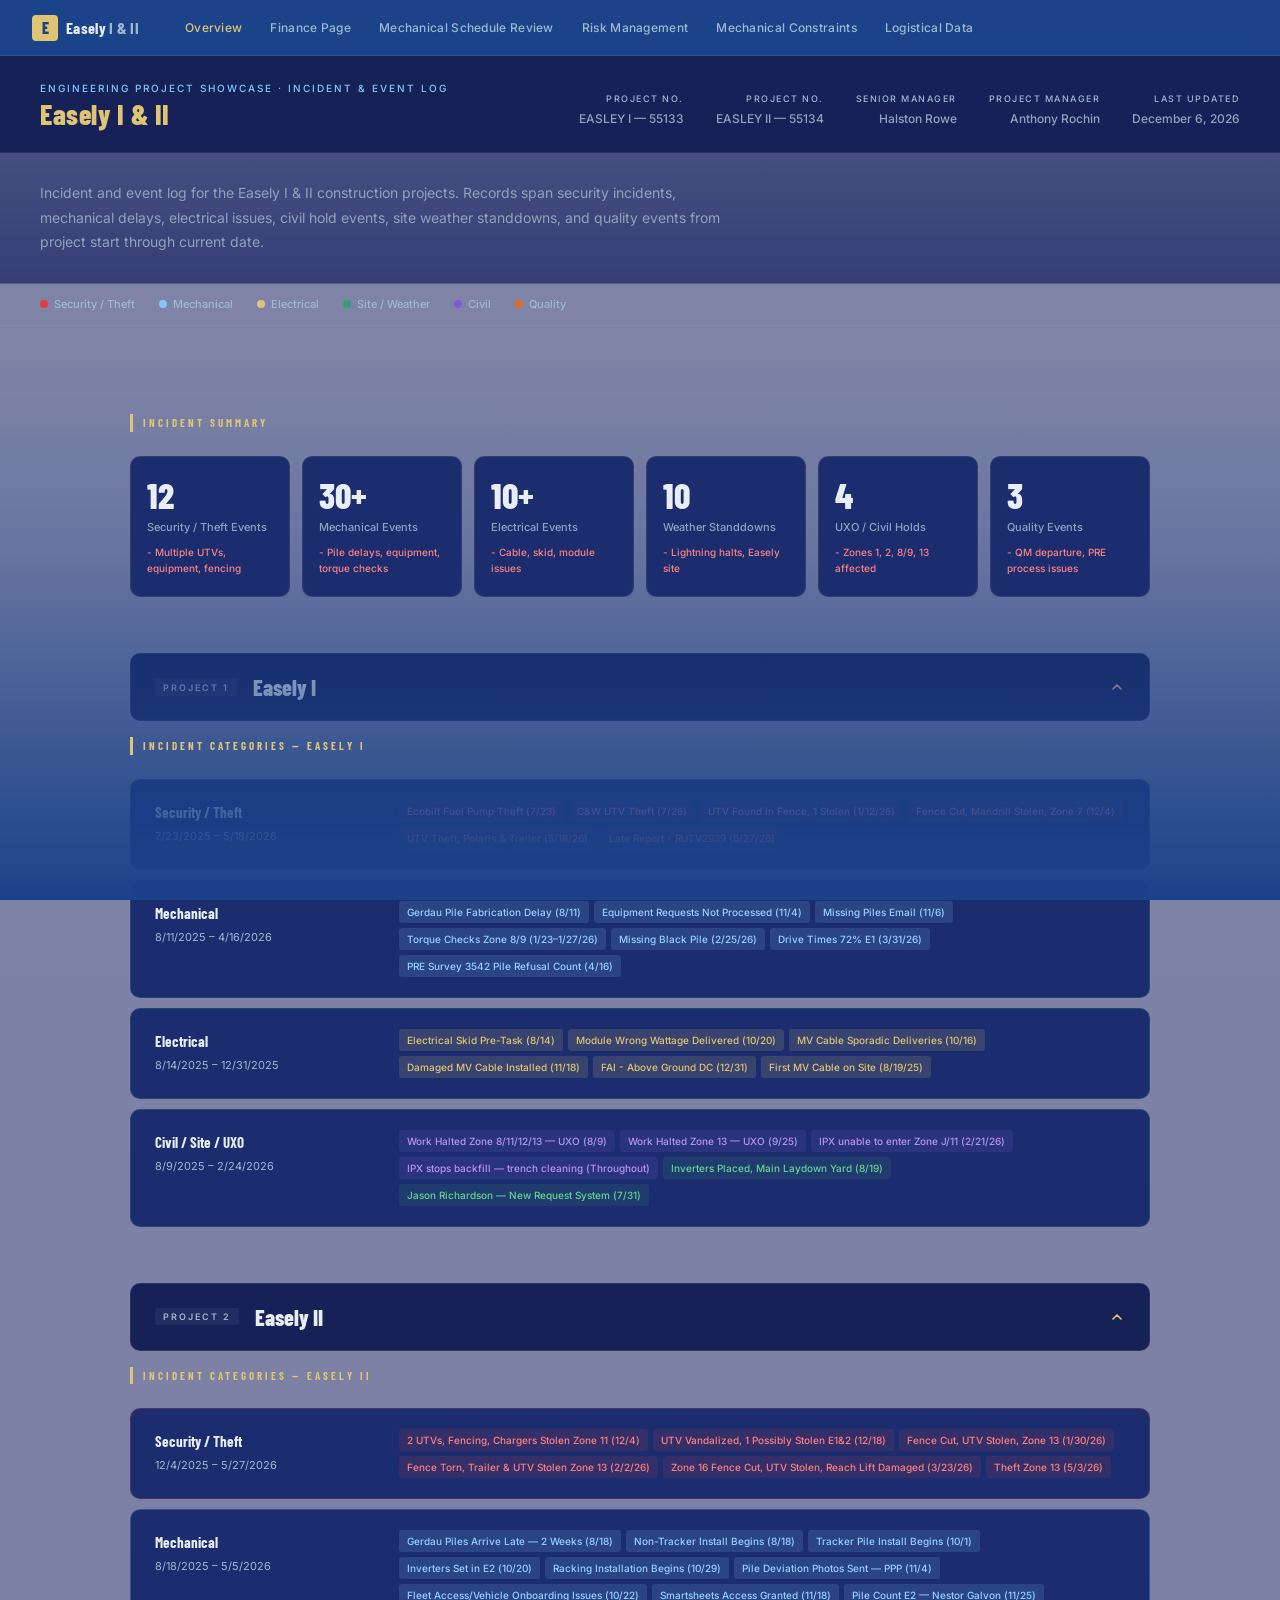
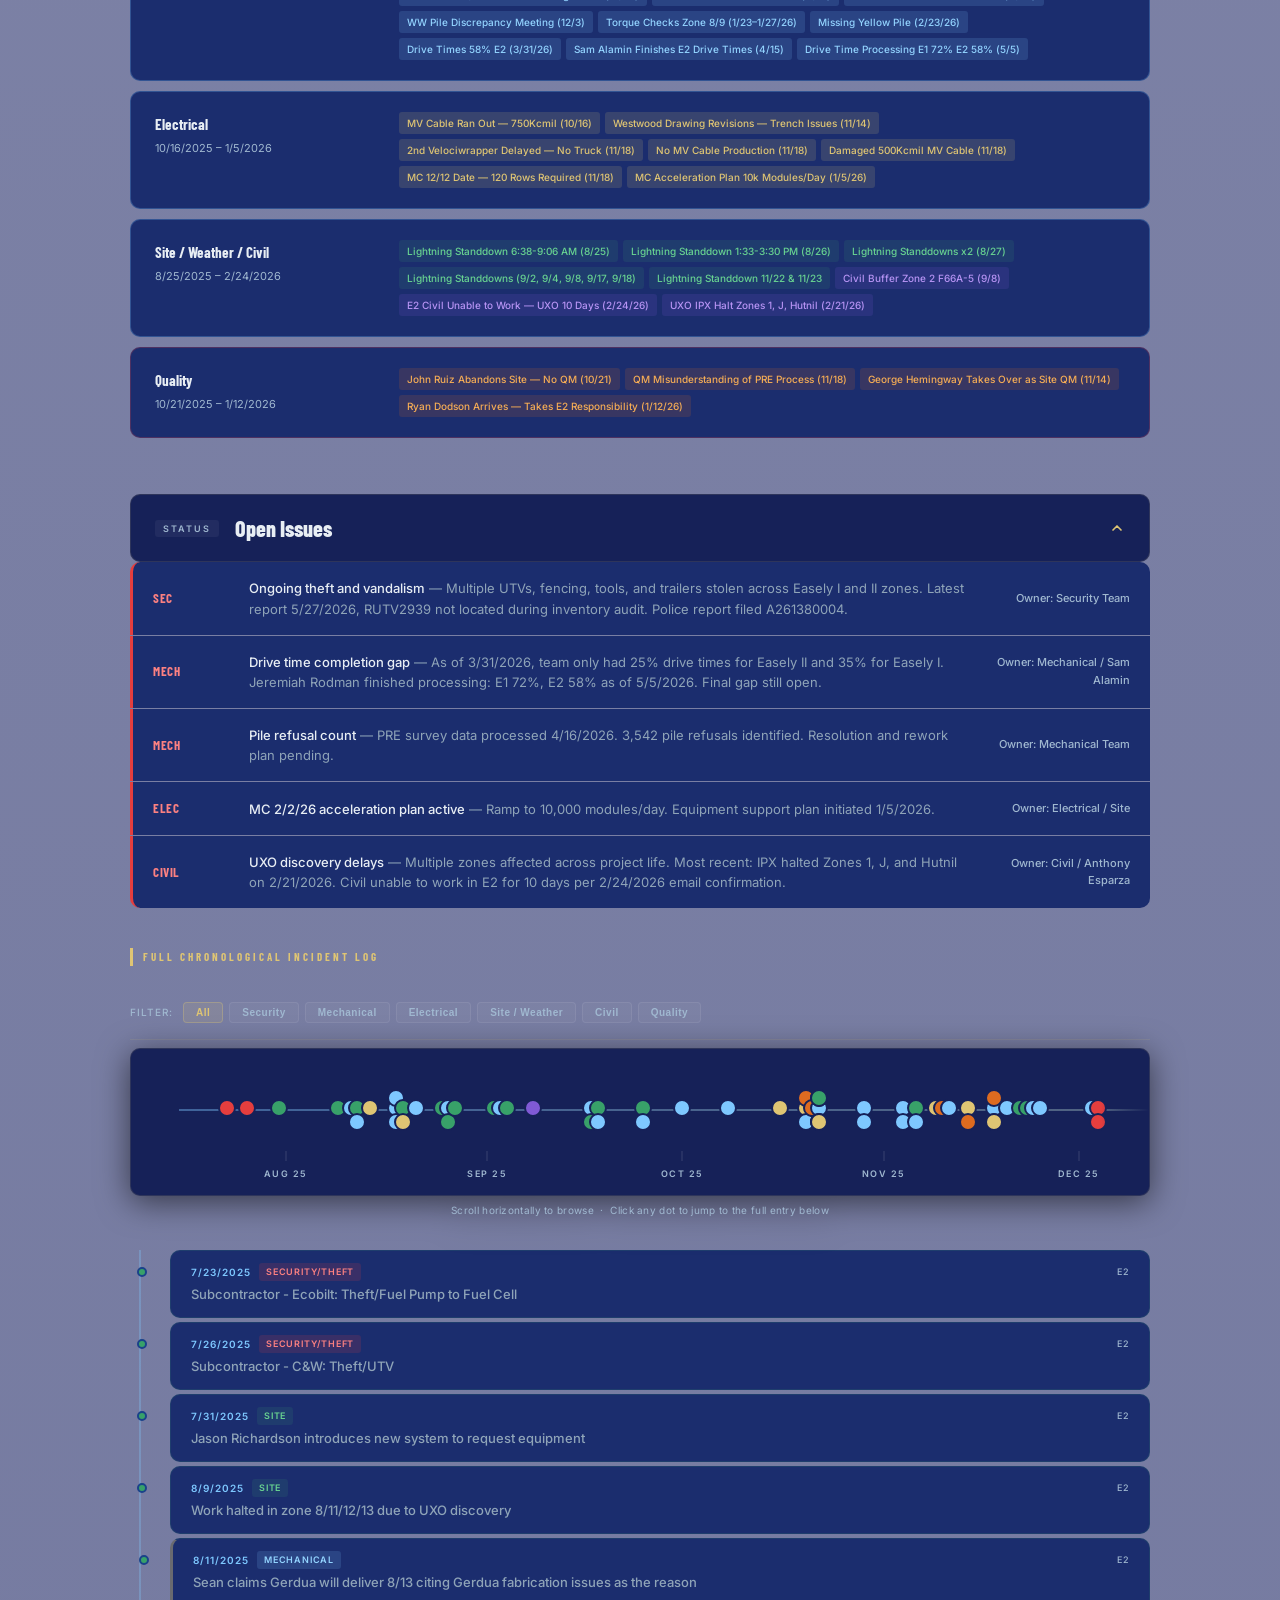
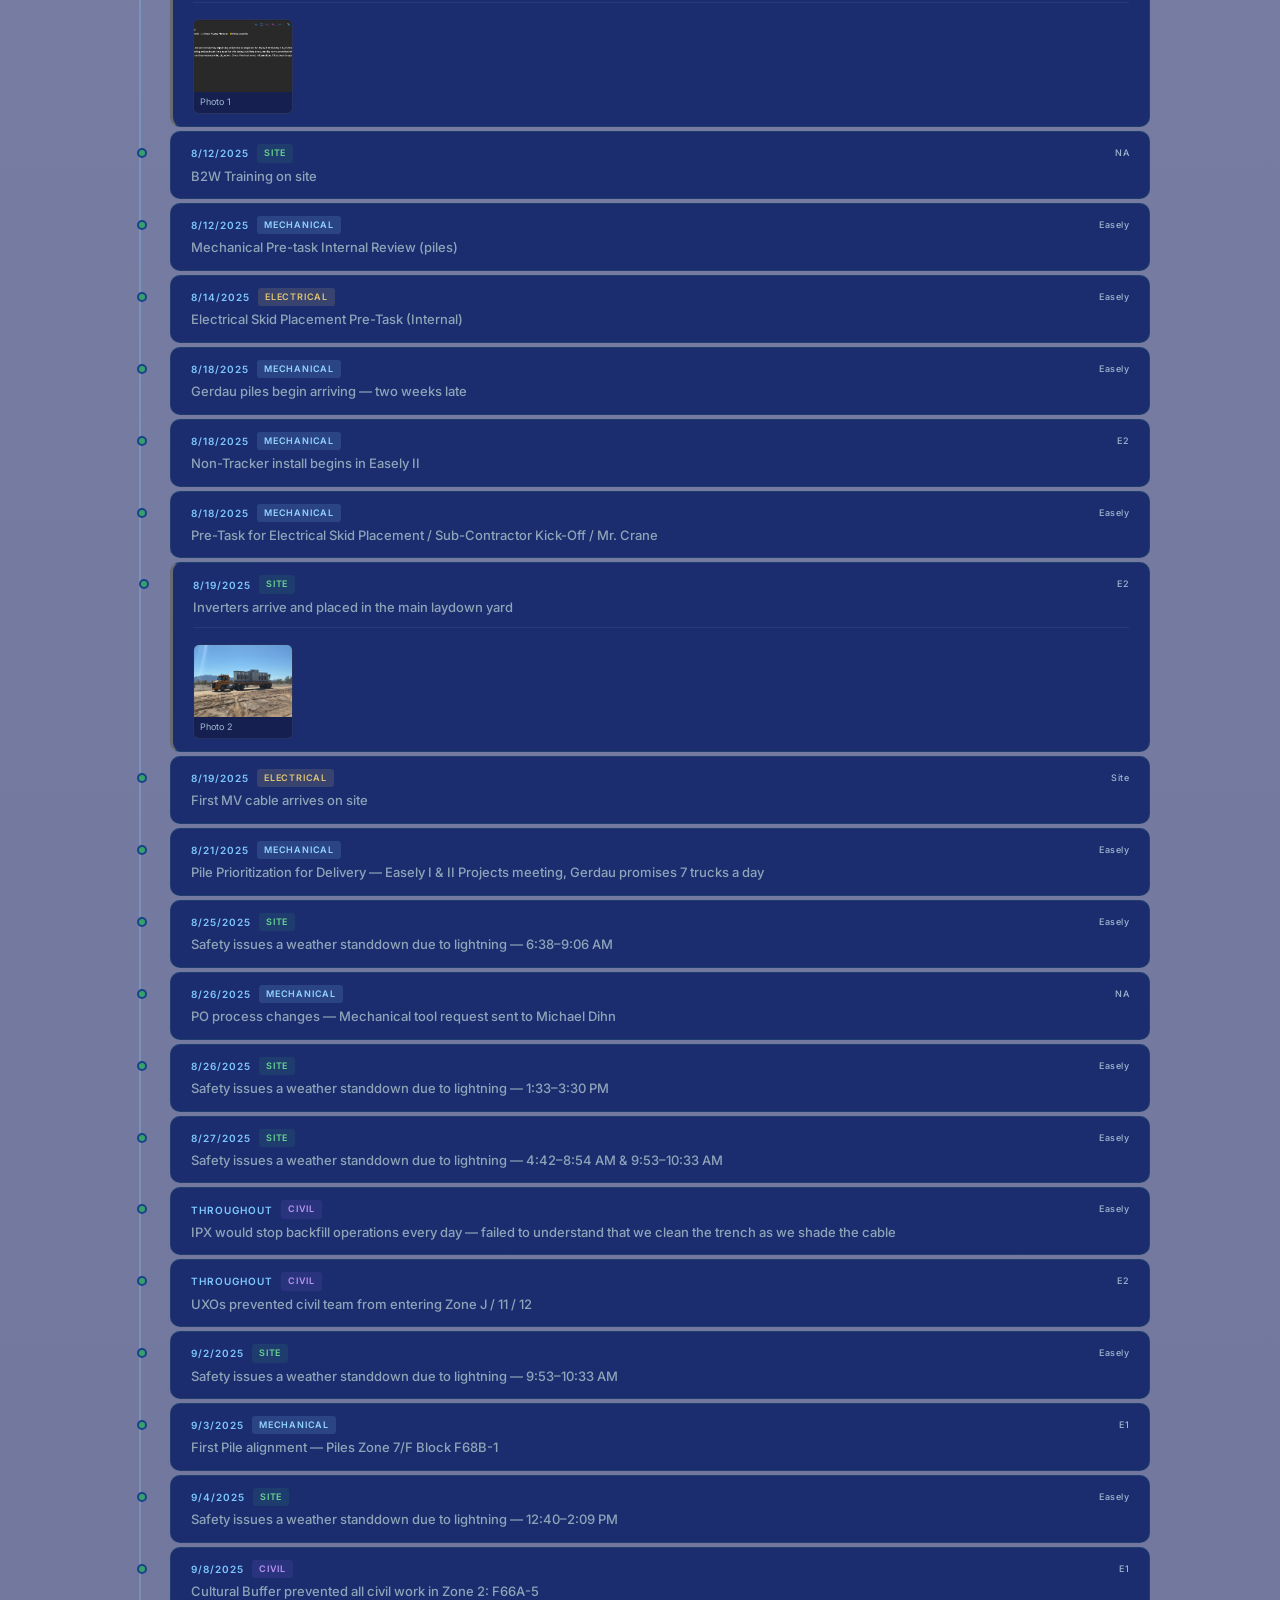
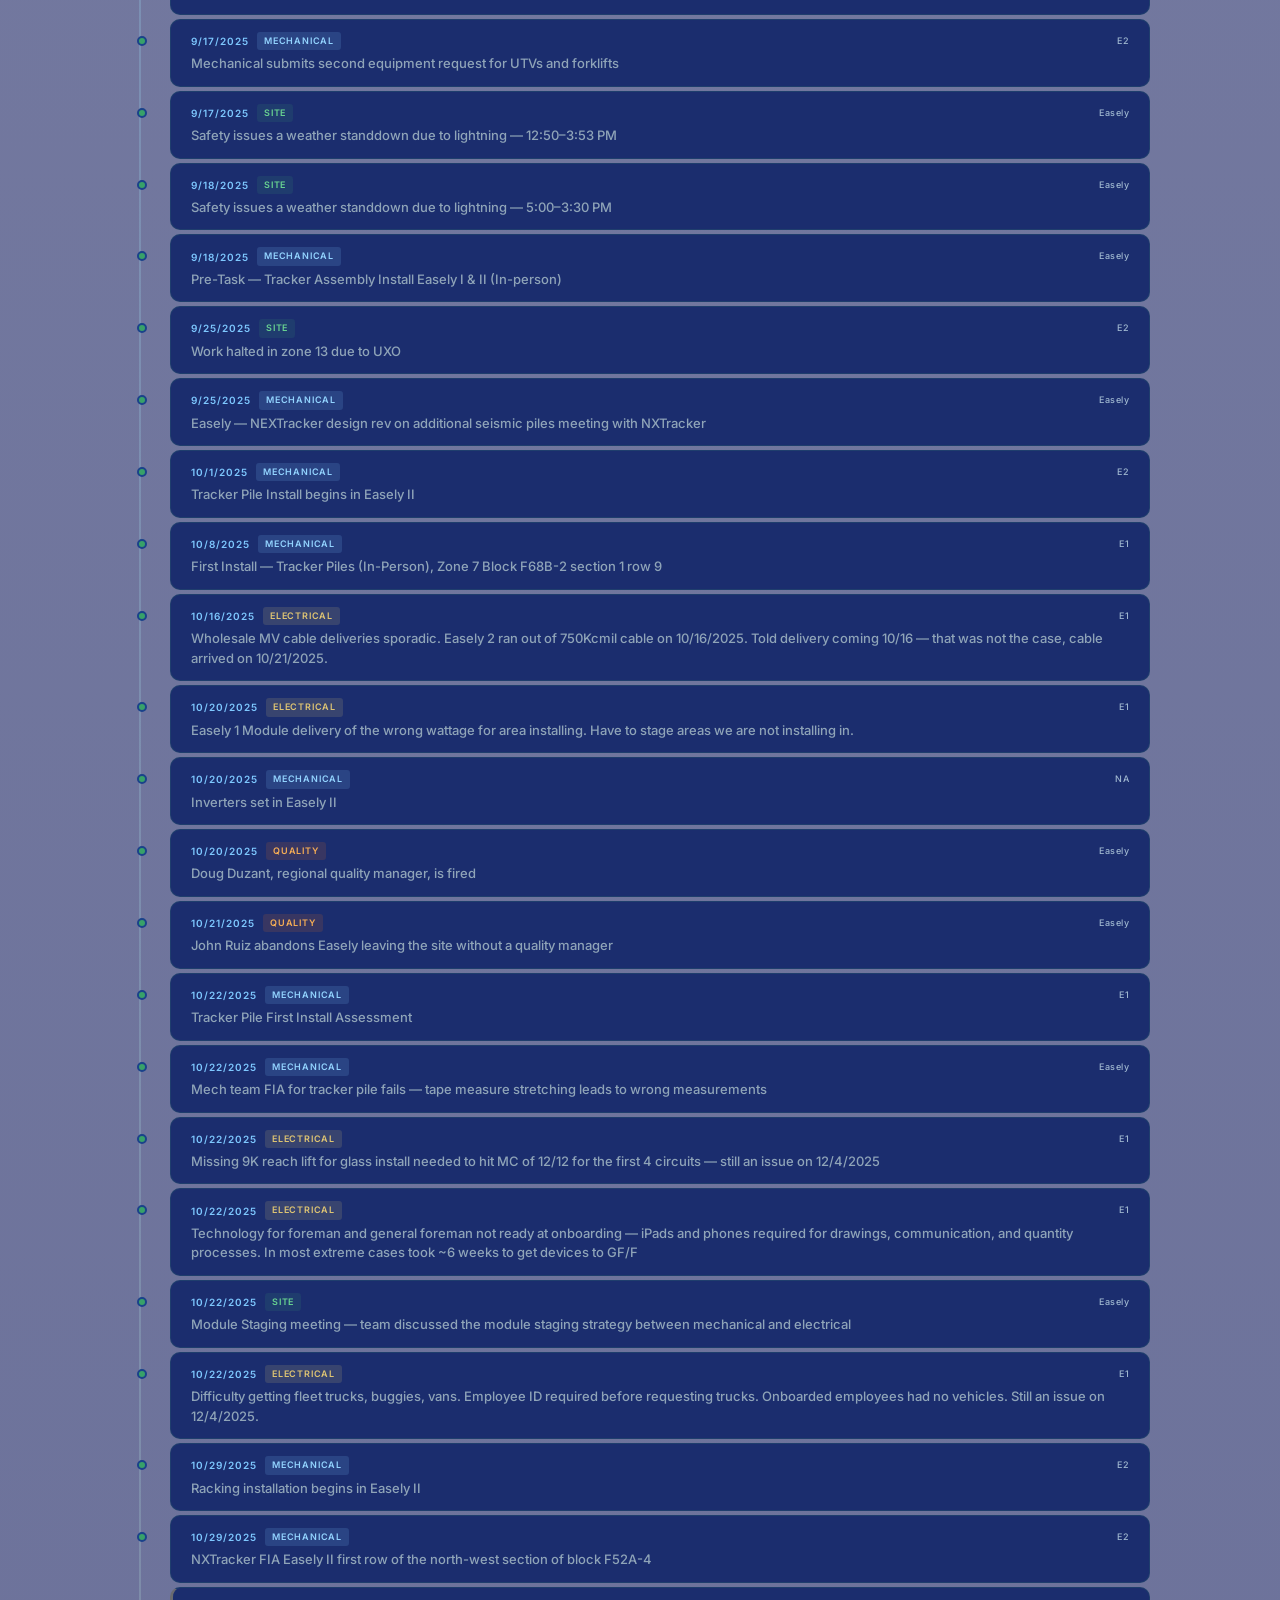
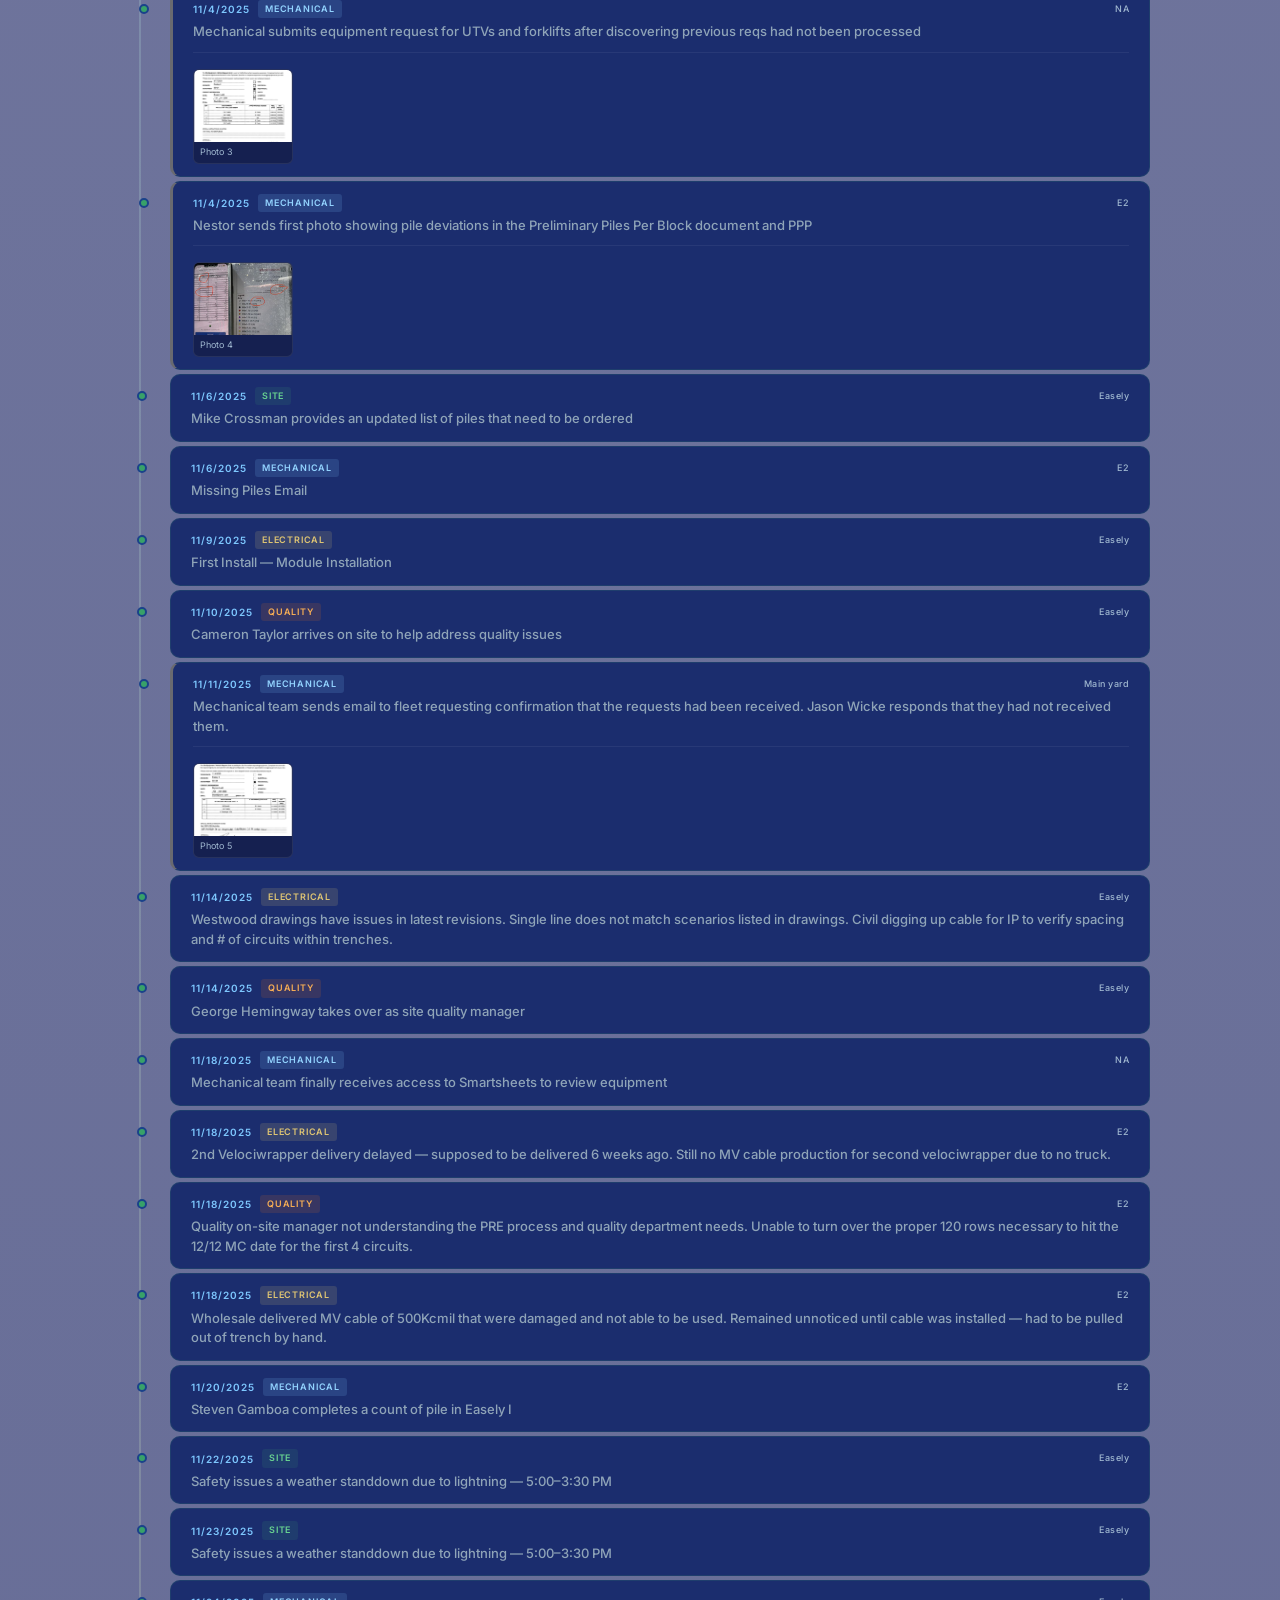
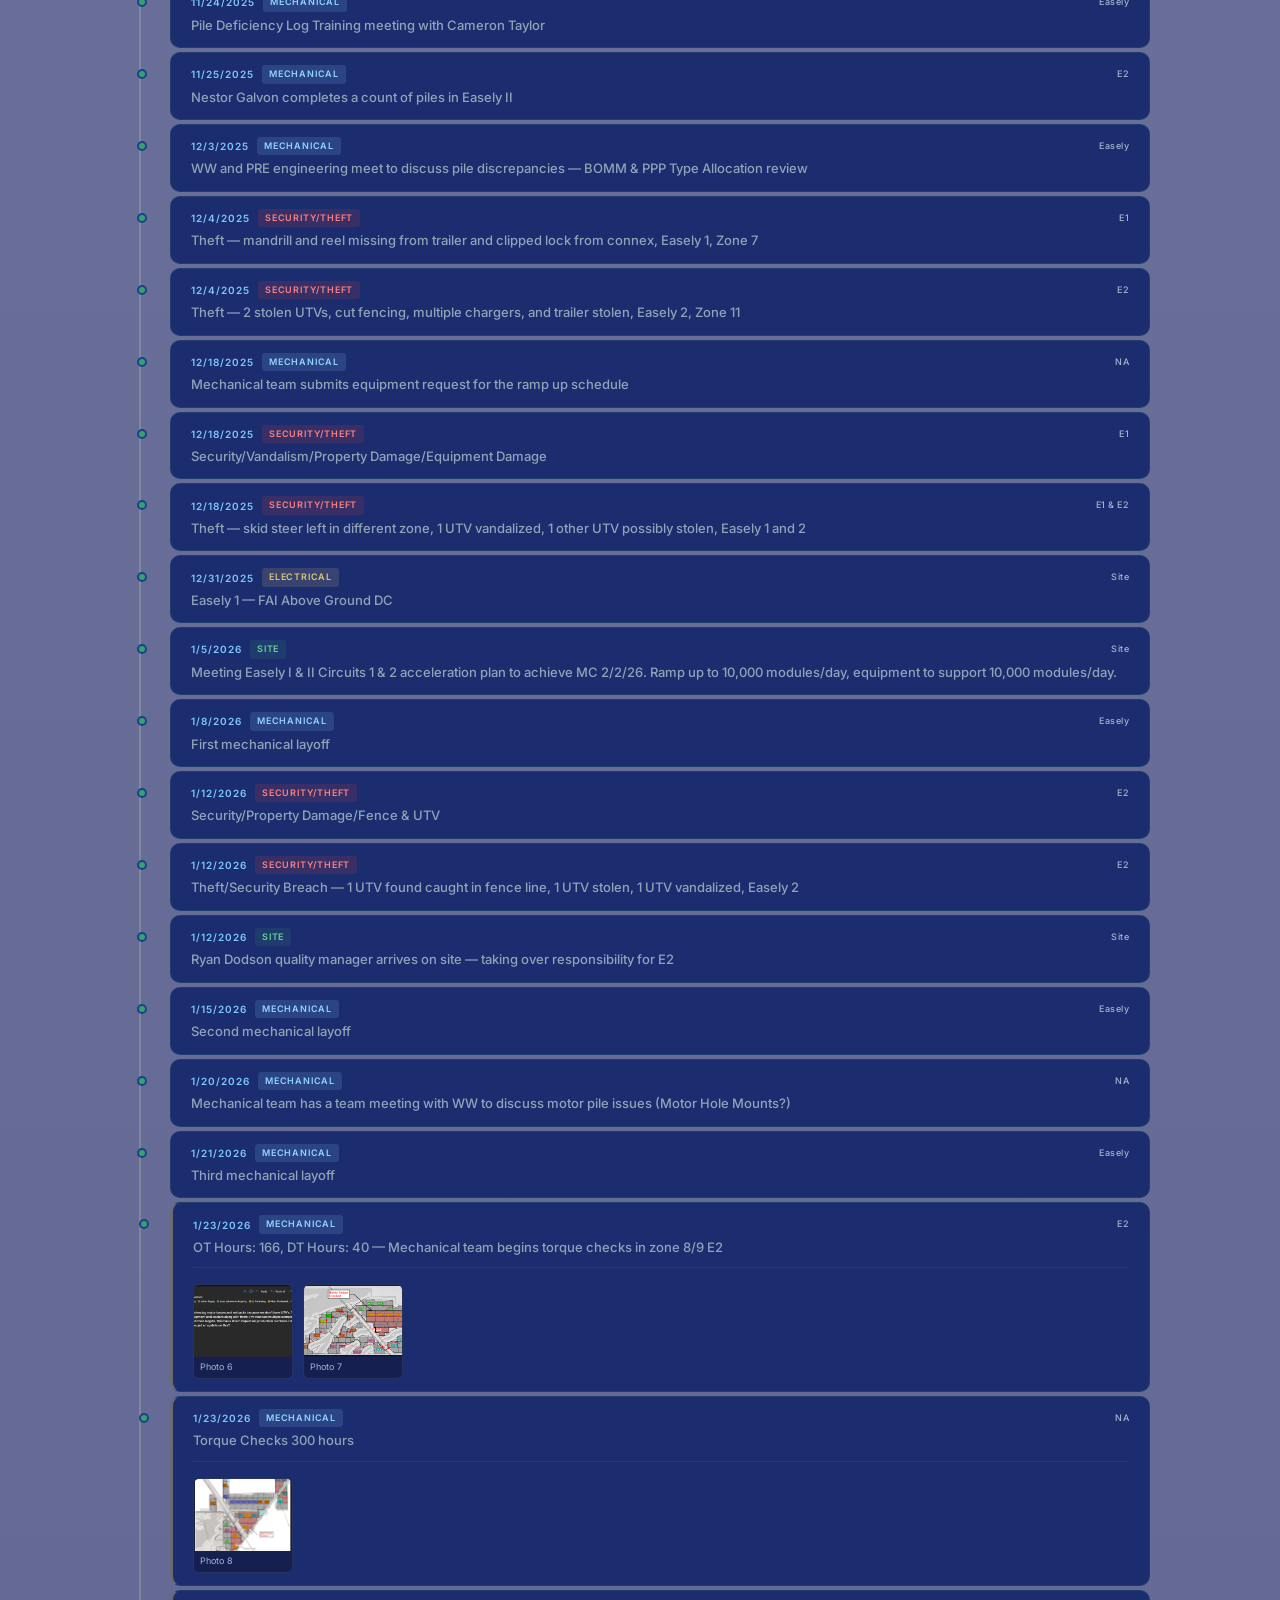
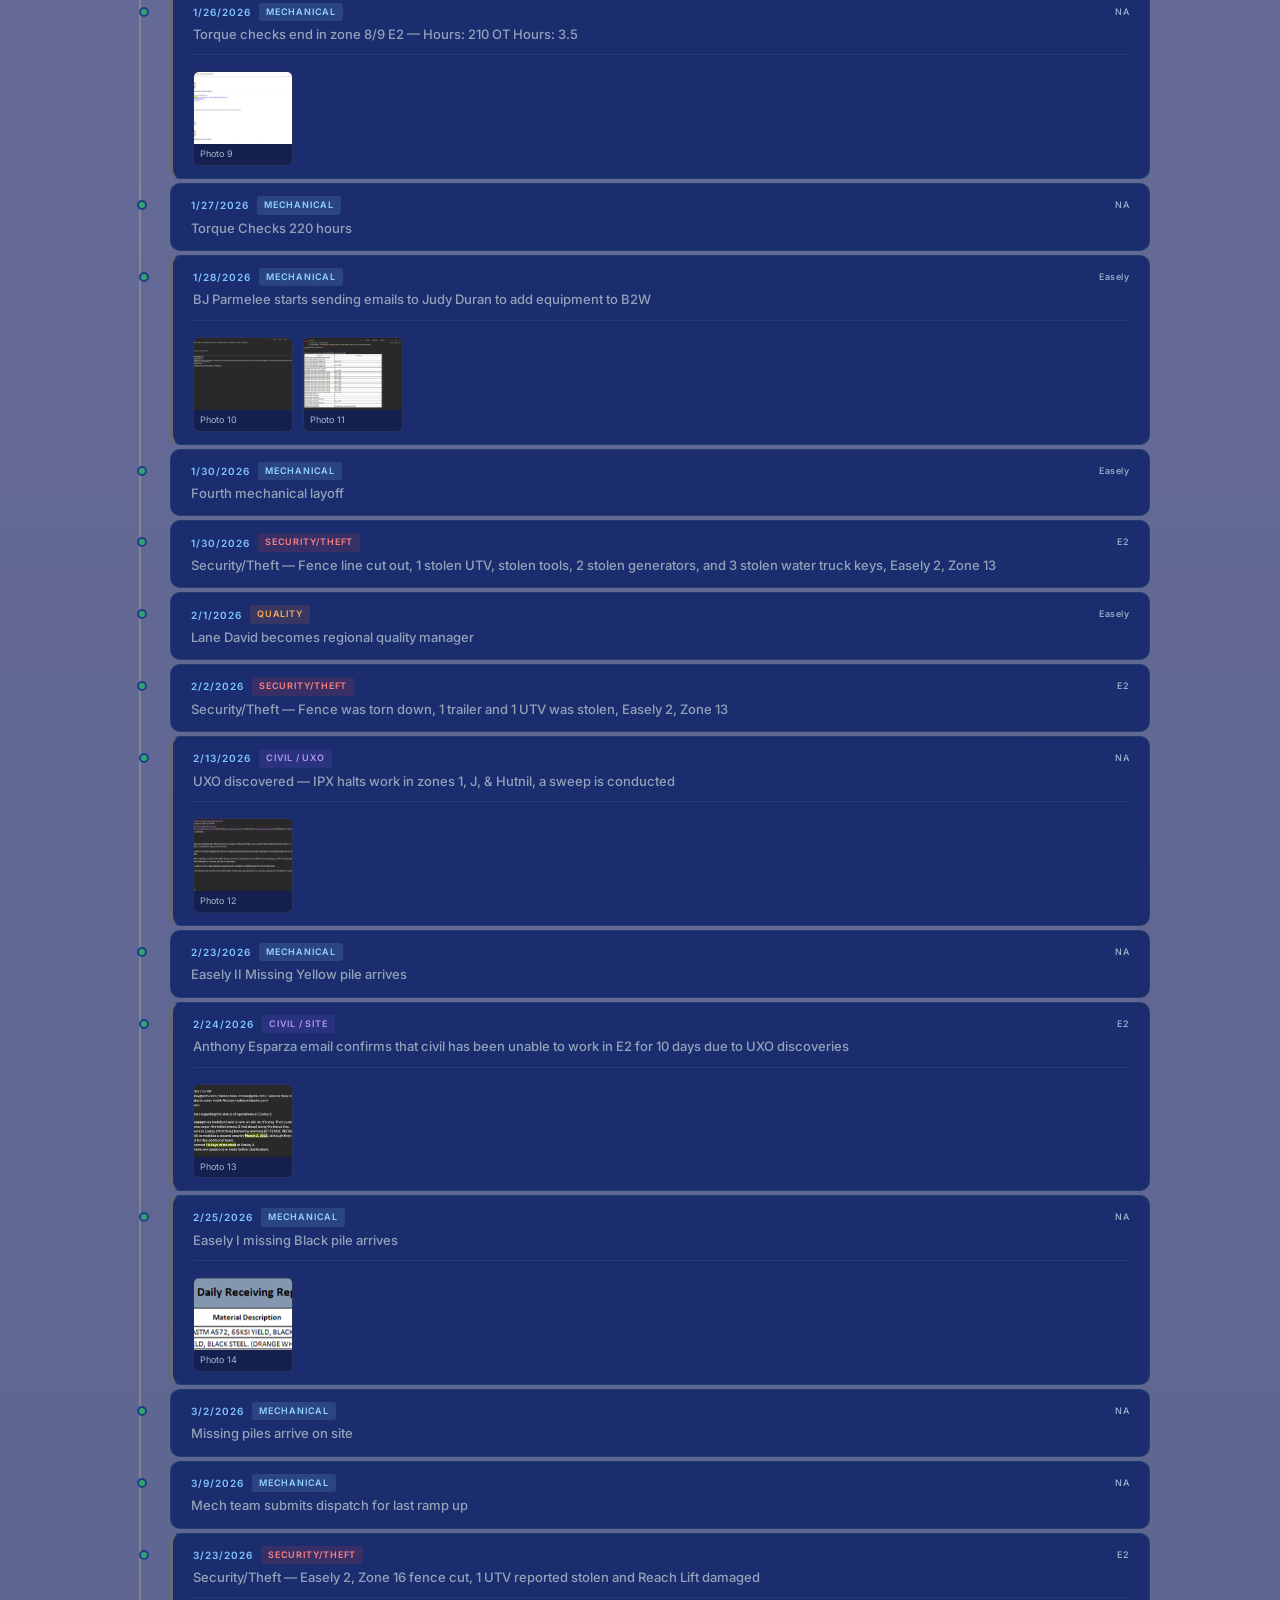
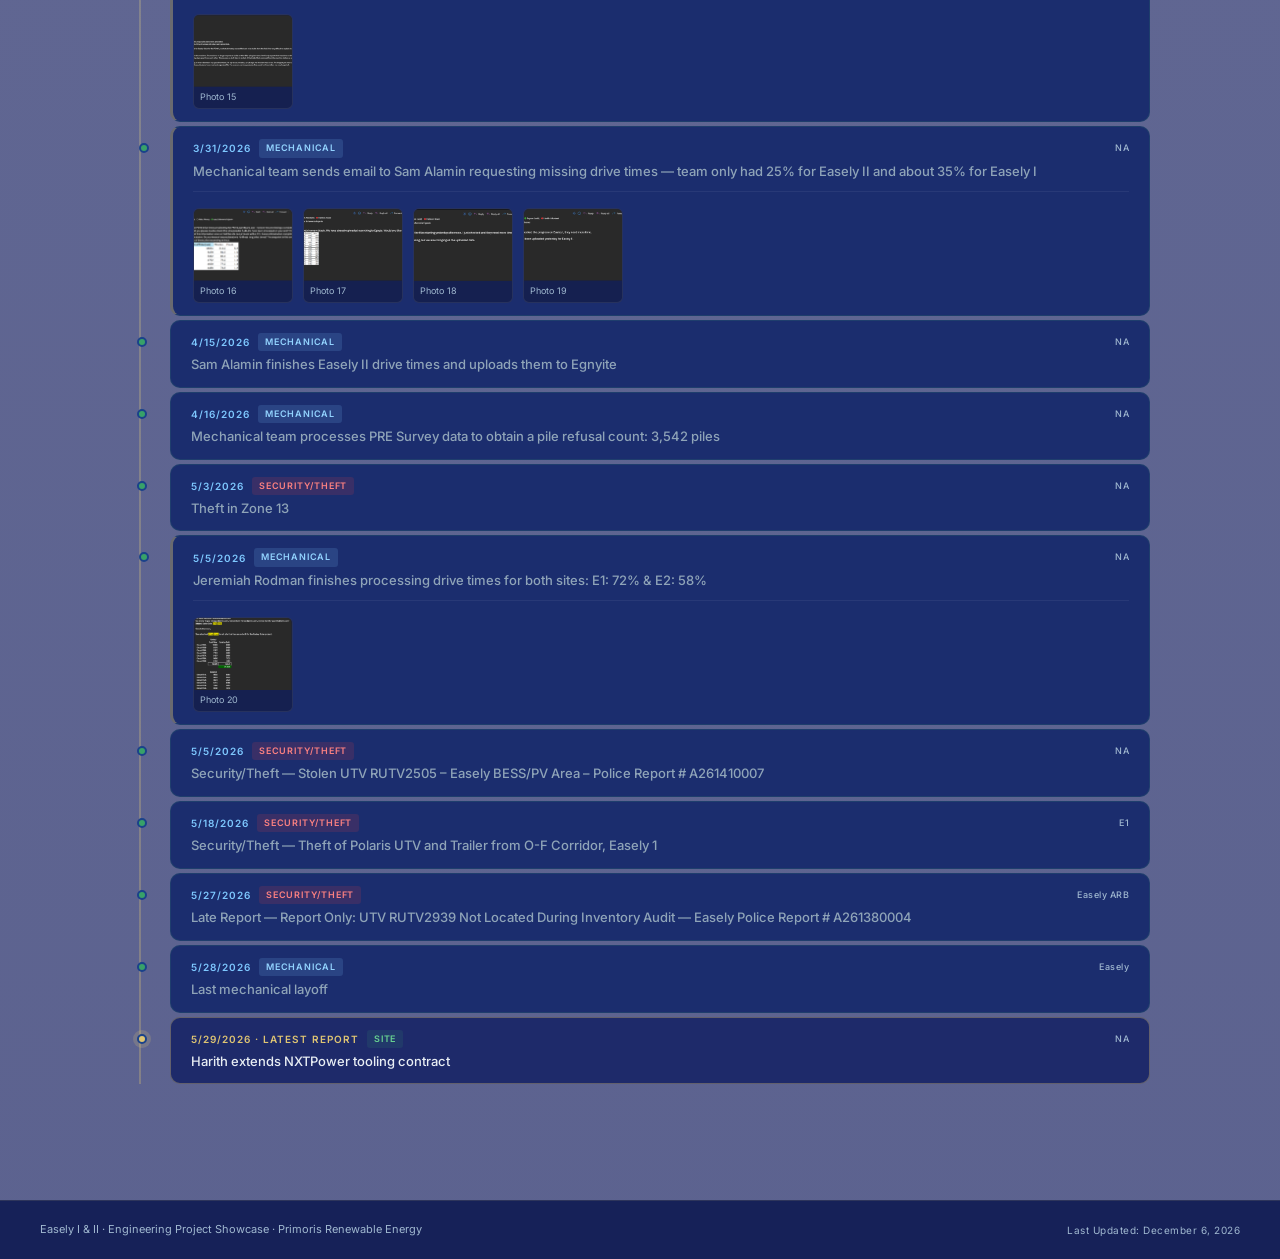
==== commit 91bf40fc: "3.9 Update on entire site" ====
--- a/index.html
+++ b/index.html
@@ -18,12 +18,11 @@
   </div>
   <ul class="nav-links">
     <li><a href="#overview"      class="nav-link active">Overview</a></li>
-    <li><a href="#incidents-e1"  class="nav-link">Easely I</a></li>
-    <li><a href="#incidents-e2"  class="nav-link">Easely II</a></li>
     <li><a href="Finance.html"   class="nav-link">Finance Page</a></li>
     <li><a href="MechSched.html"   class="nav-link">Mechanical Schedule Review</a></li>
     <li><a href="RiskMan.html"   class="nav-link">Risk Management</a></li>
-    <li><a href="CivilEng.html"   class="nav-link">Mechanical Constraints</a></li>
+    <li><a href="MechCons.html"   class="nav-link">Mechanical Constraints</a></li>
+    <li><a href="LogiMat.html"   class="nav-link">Logistical Data</a></li>
   </ul>
   <button class="nav-mobile-toggle" id="mobileToggle" aria-label="Toggle navigation">
     <span></span><span></span><span></span>
--- a/css/style.css
+++ b/css/style.css
@@ -34,7 +34,7 @@
 
 body {
   font-family: 'Inter', sans-serif;
-  background: var(--bg-dark);
+  background: linear-gradient(180deg, rgba(23,32,96,0.55) 0%, rgba(23,32,96,0.7) 100%), url('assets/images/BackGrd.png') center/cover no-repeat fixed;
   color: var(--text-primary);
   font-size: 14px;
   line-height: 1.6;
@@ -127,19 +127,34 @@
 .meta-label { font-size: 9px; letter-spacing: 1.5px; text-transform: uppercase; color: var(--text-muted); font-weight: 500; }
 .meta-value { font-size: 12px; font-weight: 500; color: var(--text-secondary); }
 
-/* ---- HERO -------------------------------------------------- */
+/* ---- HERO WITH BACKGROUND IMAGE ----------------------- */
 .hero {
   padding: 1.75rem 2.5rem;
-  background: linear-gradient(135deg, #172060 0%, #1d3a80 100%);
+  background: linear-gradient(180deg, rgba(23,32,96,0.55) 0%, rgba(23,32,96,0.7) 100%);
   border-bottom: 1px solid var(--border);
-}
-.hero-summary { font-size: 14px; color: var(--text-secondary); max-width: 680px; line-height: 1.75; }
+  position: relative;
+  z-index: 10;
+}
+
+.hero-summary { 
+  font-size: 14px; 
+  color: var(--text-secondary); 
+  max-width: 680px; 
+  line-height: 1.75;
+  position: relative;
+  z-index: 2;
+}
 
 /* ---- STATUS BAR -------------------------------------------- */
 .status-bar {
   display: flex; gap: 1.5rem; padding: 0.75rem 2.5rem;
-  background: var(--bg-stripe); border-bottom: 1px solid var(--border); flex-wrap: wrap;
-}
+  background: transparent; 
+  border-bottom: 1px solid var(--border); 
+  flex-wrap: wrap;
+  position: relative;
+  z-index: 9;
+}
+
 .status-pill { display: flex; align-items: center; gap: 6px; font-size: 11px; color: var(--text-muted); font-weight: 500; }
 .pill-dot { width: 8px; height: 8px; border-radius: 50%; flex-shrink: 0; }
 .pill-dot.complete        { background: #38a169; }
@@ -153,15 +168,61 @@
 .pill-dot.dept-civil      { background: #805ad5; }
 .pill-dot.dept-quality    { background: #dd6b20; }
 
-/* ---- MAIN -------------------------------------------------- */
-.main { max-width: 1100px; margin: 0 auto; padding: 3rem 2.5rem; }
+/* ---- MAIN WITH FADE BACKGROUND --------------------------------- */
+.main { 
+  max-width: 1100px; 
+  margin: 0 auto; 
+  padding: 3rem 2.5rem;
+  position: relative;
+  background: transparent;
+}
+
+/* Fade overlay that transitions from transparent to dark background */
+.main::before {
+  content: '';
+  position: fixed;
+  top: 0;
+  left: 0;
+  right: 0;
+  height: 100vh;
+  background: linear-gradient(
+    180deg,
+    transparent 0%,
+    transparent 40%,
+    rgba(26, 66, 138, 0.2) 60%,
+    rgba(26, 66, 138, 0.5) 75%,
+    var(--bg-dark) 100%
+  );
+  pointer-events: none;
+  z-index: 1;
+}
 
 .section-heading {
   font-family: 'Barlow Condensed', sans-serif;
   font-size: 11px; font-weight: 700; letter-spacing: 3px; text-transform: uppercase;
   color: var(--gold); border-left: 3px solid var(--gold);
   padding-left: 10px; margin-bottom: 1.5rem; margin-top: 2.5rem;
-}
+  position: relative;
+  z-index: 2;
+}
+
+/* ---- METRICS WITH FADE ----------------------------------- */
+.metrics { 
+  display: grid; 
+  grid-template-columns: repeat(auto-fit, minmax(150px, 1fr)); 
+  gap: 12px;
+  position: relative;
+  z-index: 2;
+}
+
+.metric { background: var(--bg-card); border: 1px solid var(--border); border-radius: var(--radius-lg); padding: 1.25rem 1rem; }
+.metric-value { font-family: 'Barlow Condensed', sans-serif; font-size: 36px; font-weight: 800; color: var(--text-primary); line-height: 1; margin-bottom: 6px; }
+.metric-value .unit { font-size: 16px; font-weight: 400; color: var(--text-muted); margin-left: 2px; }
+.metric-label { font-size: 11px; color: var(--text-secondary); font-weight: 500; margin-bottom: 8px; }
+.metric-delta { font-size: 10px; font-weight: 500; }
+.metric-delta.pos { color: #68d391; }
+.metric-delta.neg { color: #fc8181; }
+.metric-delta.neu { color: var(--text-muted); }
 
 /* ---- COLLAPSIBLE ------------------------------------------ */
 .collapsible-header {
@@ -201,17 +262,6 @@
 .dept-site-chip  { background: rgba(56,161,105,0.12);  color: #68d391; }
 .dept-civil-chip { background: rgba(128,90,213,0.15);  color: #b794f4; }
 .dept-qual-chip  { background: rgba(221,107,32,0.15);  color: #f6ad55; }
-
-/* ---- METRICS ----------------------------------------------- */
-.metrics { display: grid; grid-template-columns: repeat(auto-fit, minmax(150px, 1fr)); gap: 12px; }
-.metric { background: var(--bg-card); border: 1px solid var(--border); border-radius: var(--radius-lg); padding: 1.25rem 1rem; }
-.metric-value { font-family: 'Barlow Condensed', sans-serif; font-size: 36px; font-weight: 800; color: var(--text-primary); line-height: 1; margin-bottom: 6px; }
-.metric-value .unit { font-size: 16px; font-weight: 400; color: var(--text-muted); margin-left: 2px; }
-.metric-label { font-size: 11px; color: var(--text-secondary); font-weight: 500; margin-bottom: 8px; }
-.metric-delta { font-size: 10px; font-weight: 500; }
-.metric-delta.pos { color: #68d391; }
-.metric-delta.neg { color: #fc8181; }
-.metric-delta.neu { color: var(--text-muted); }
 
 /* ---- OPEN ISSUES ------------------------------------------- */
 .issues { display: flex; flex-direction: column; gap: 1px; }
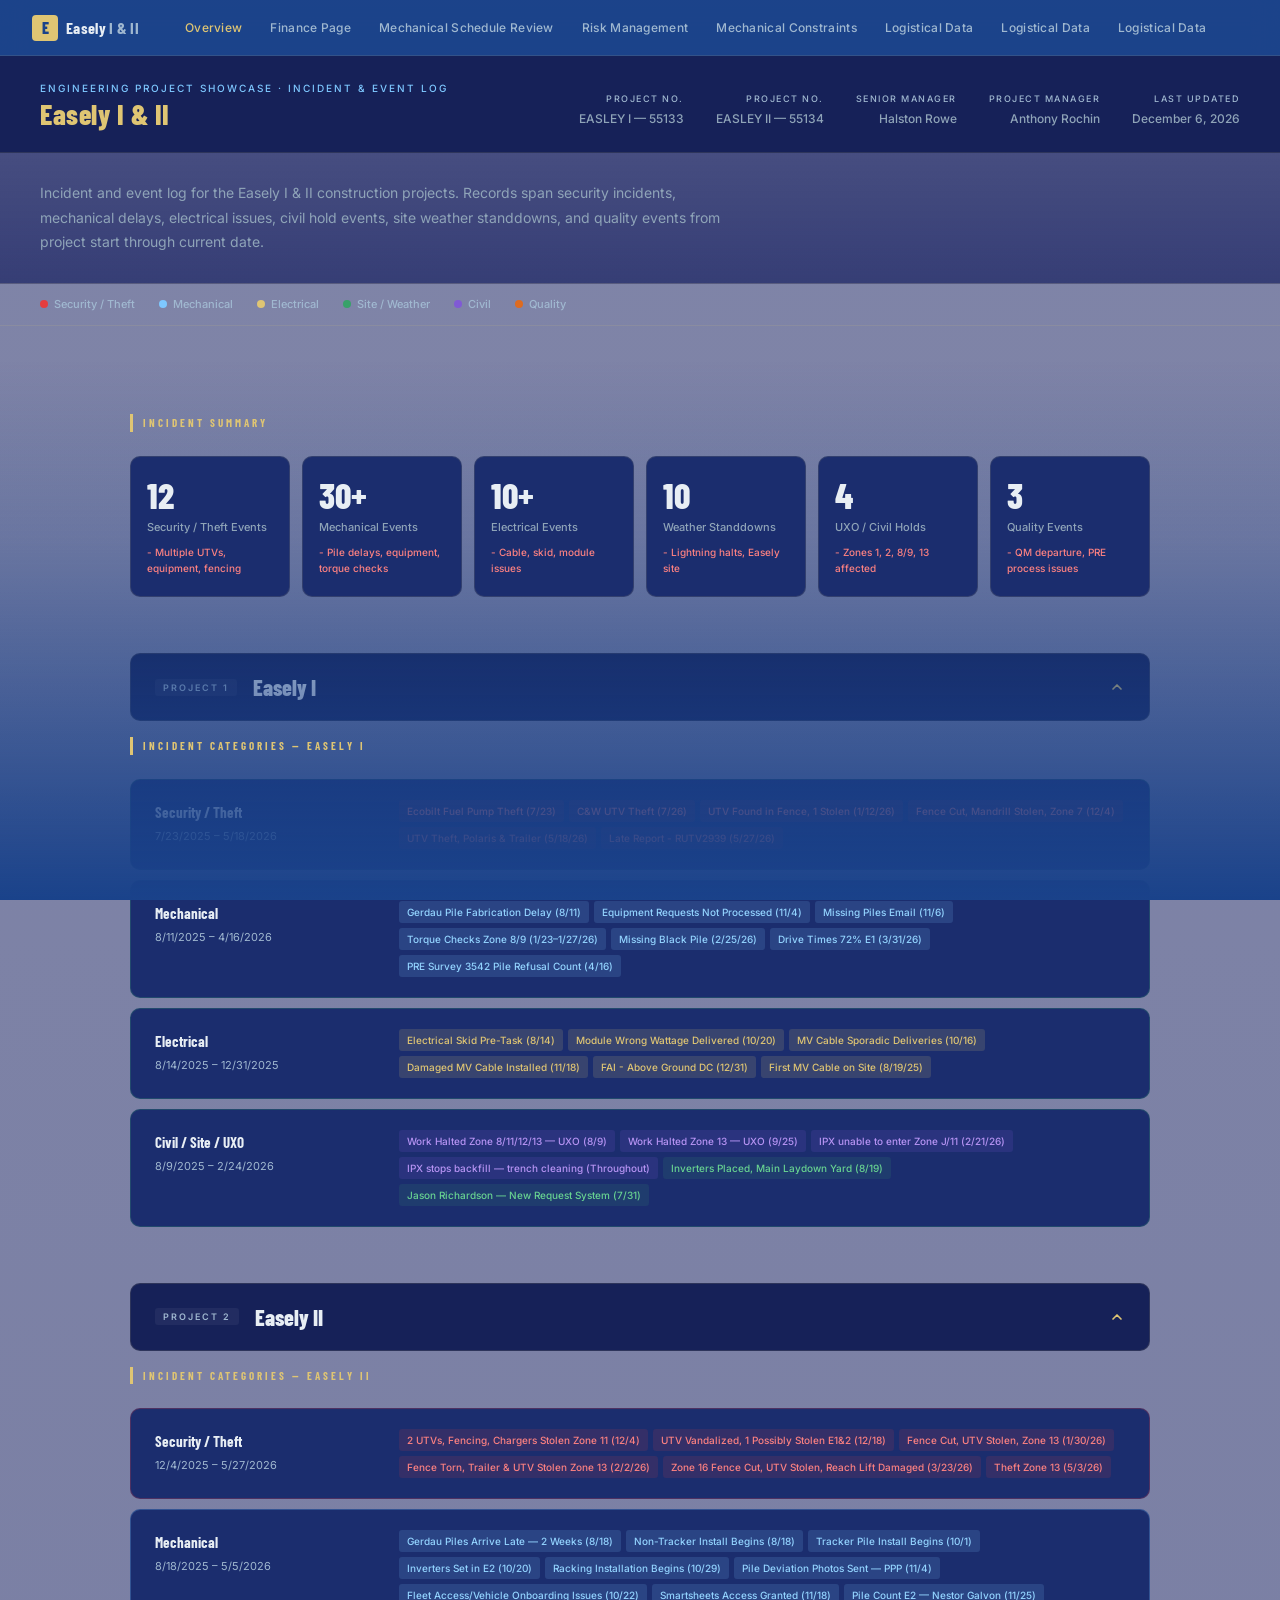
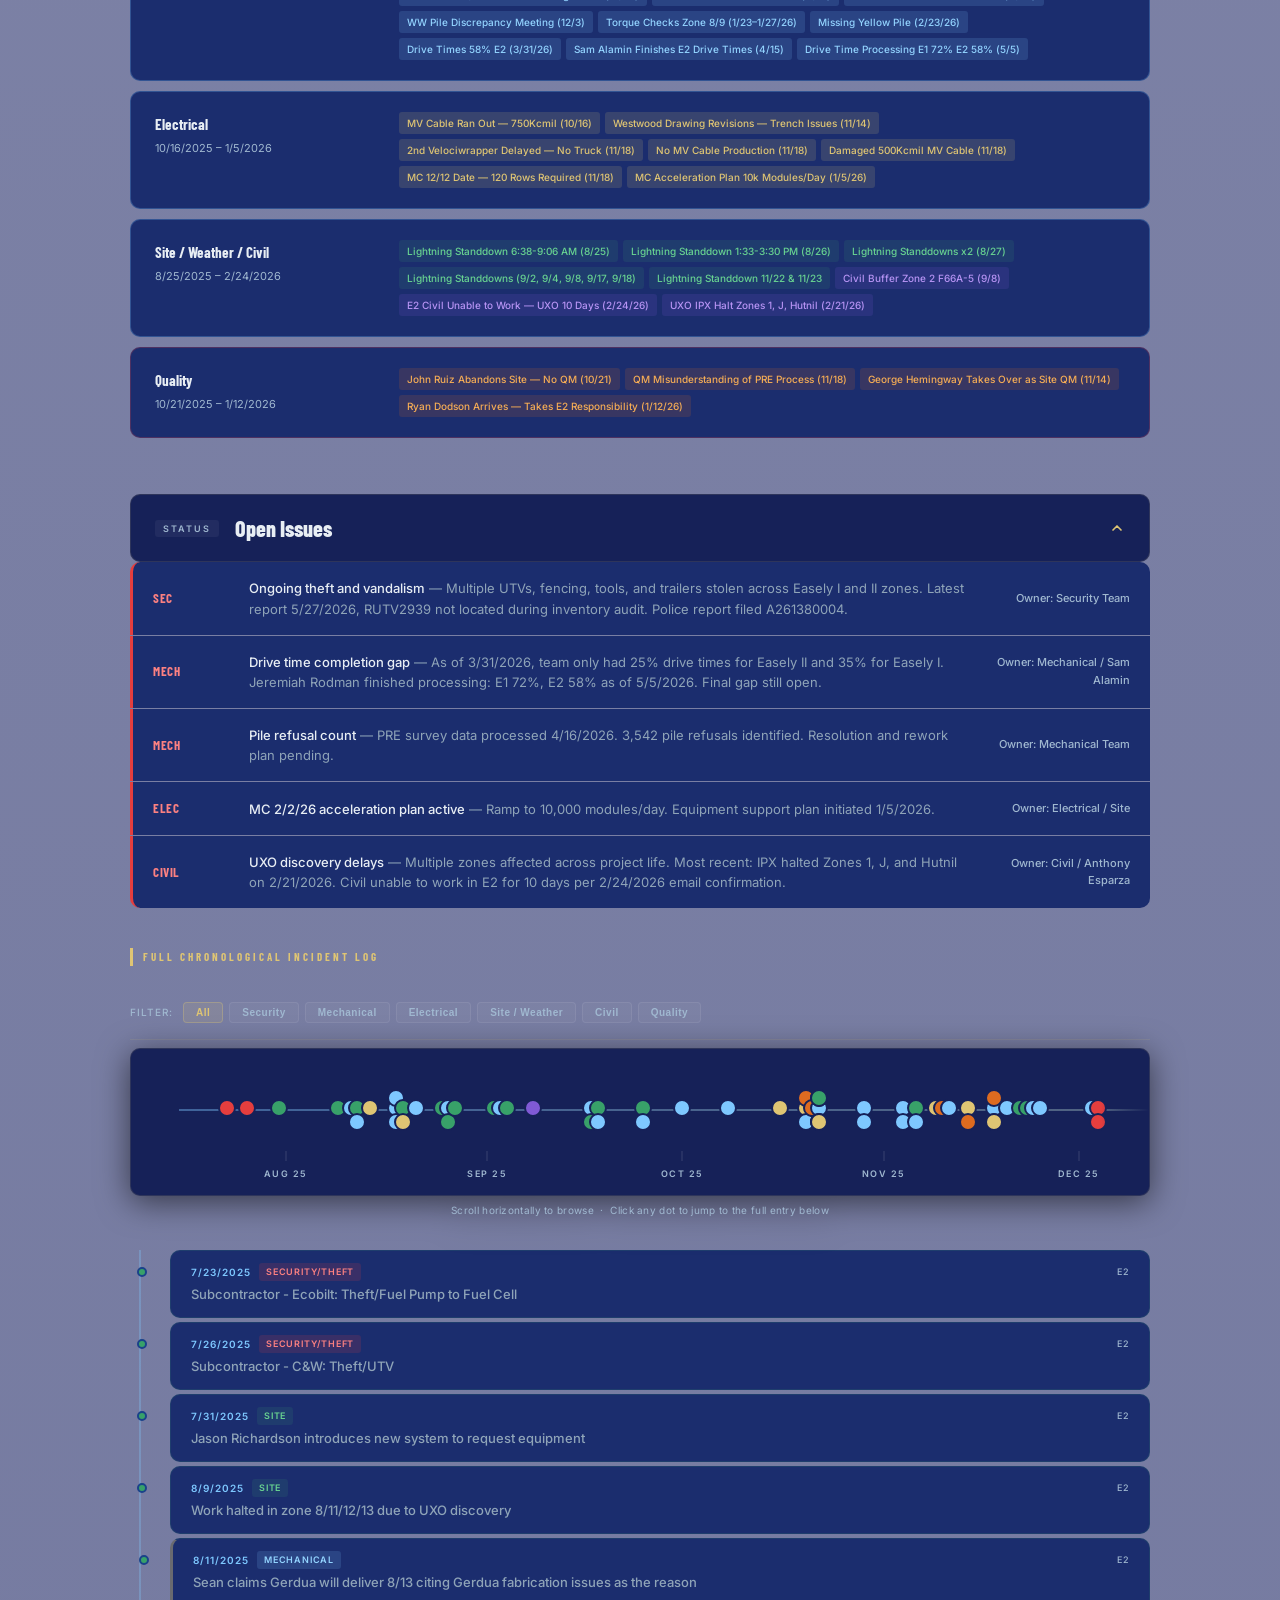
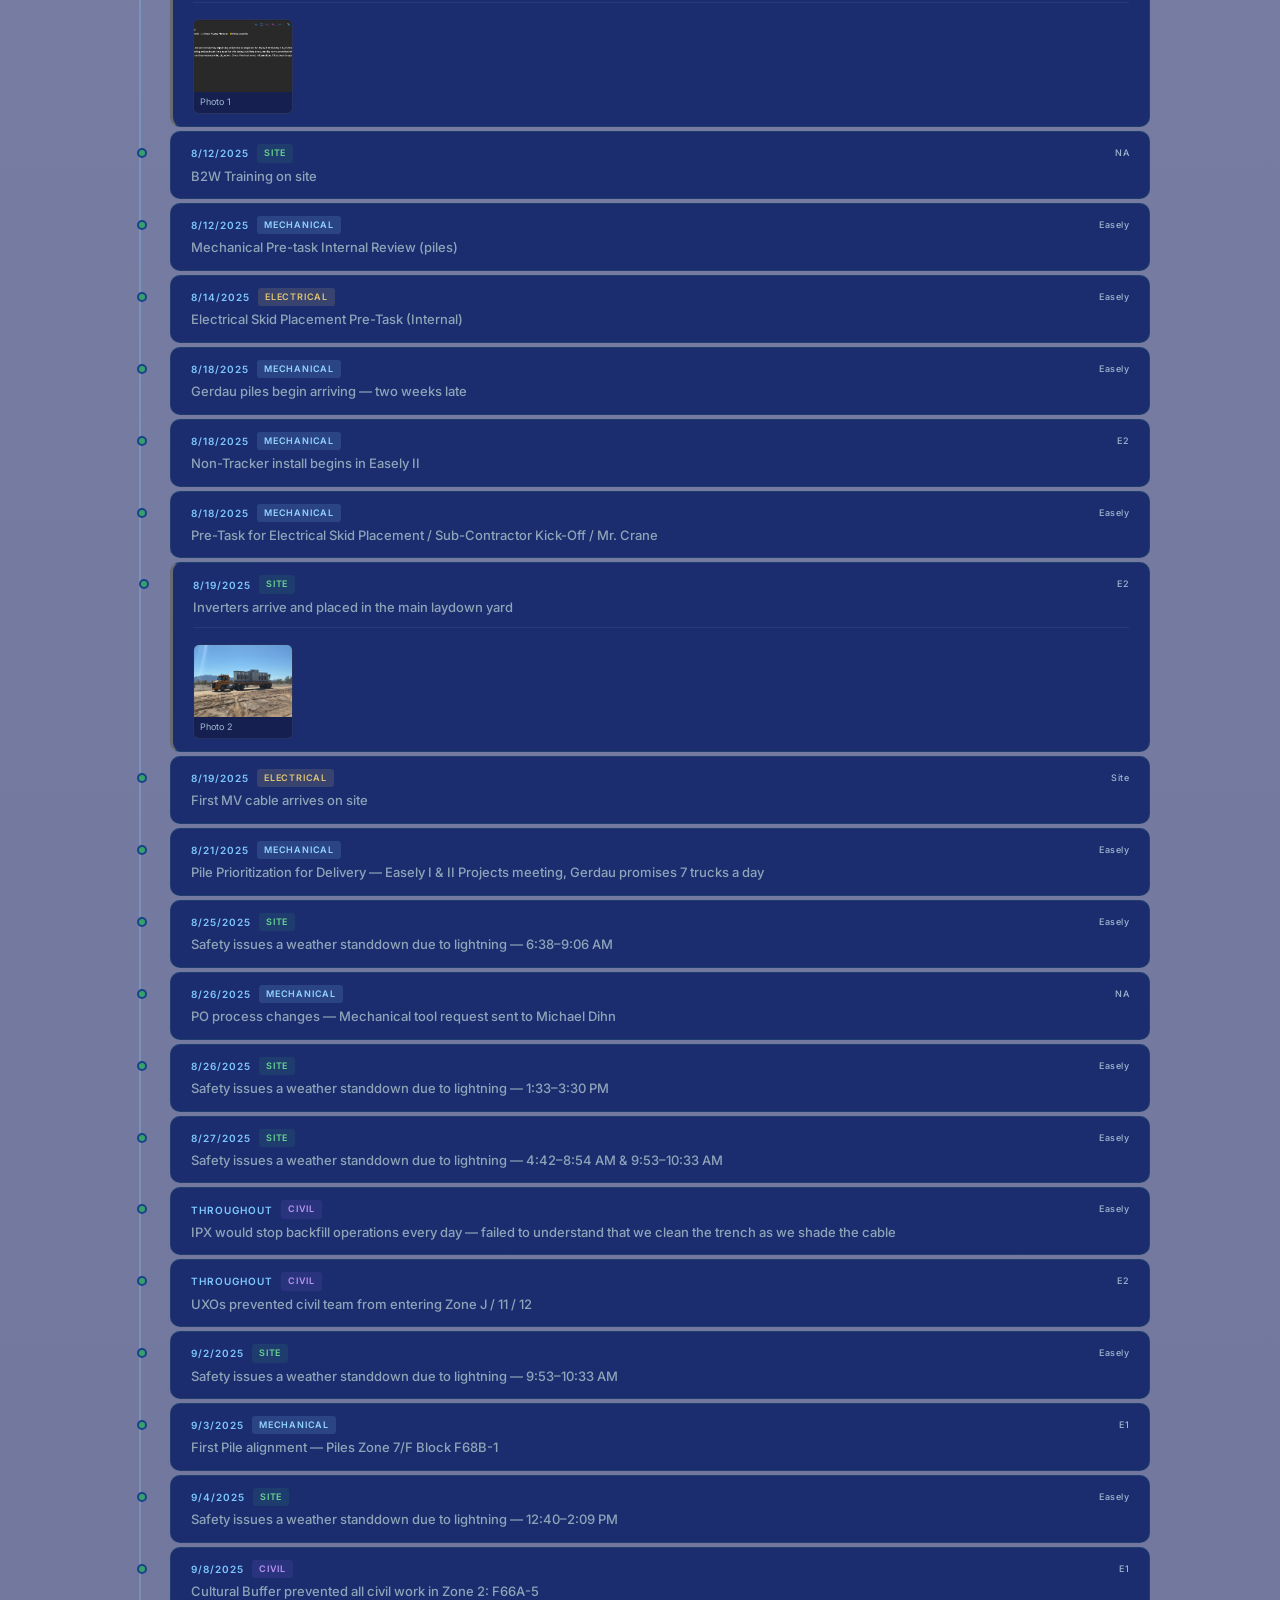
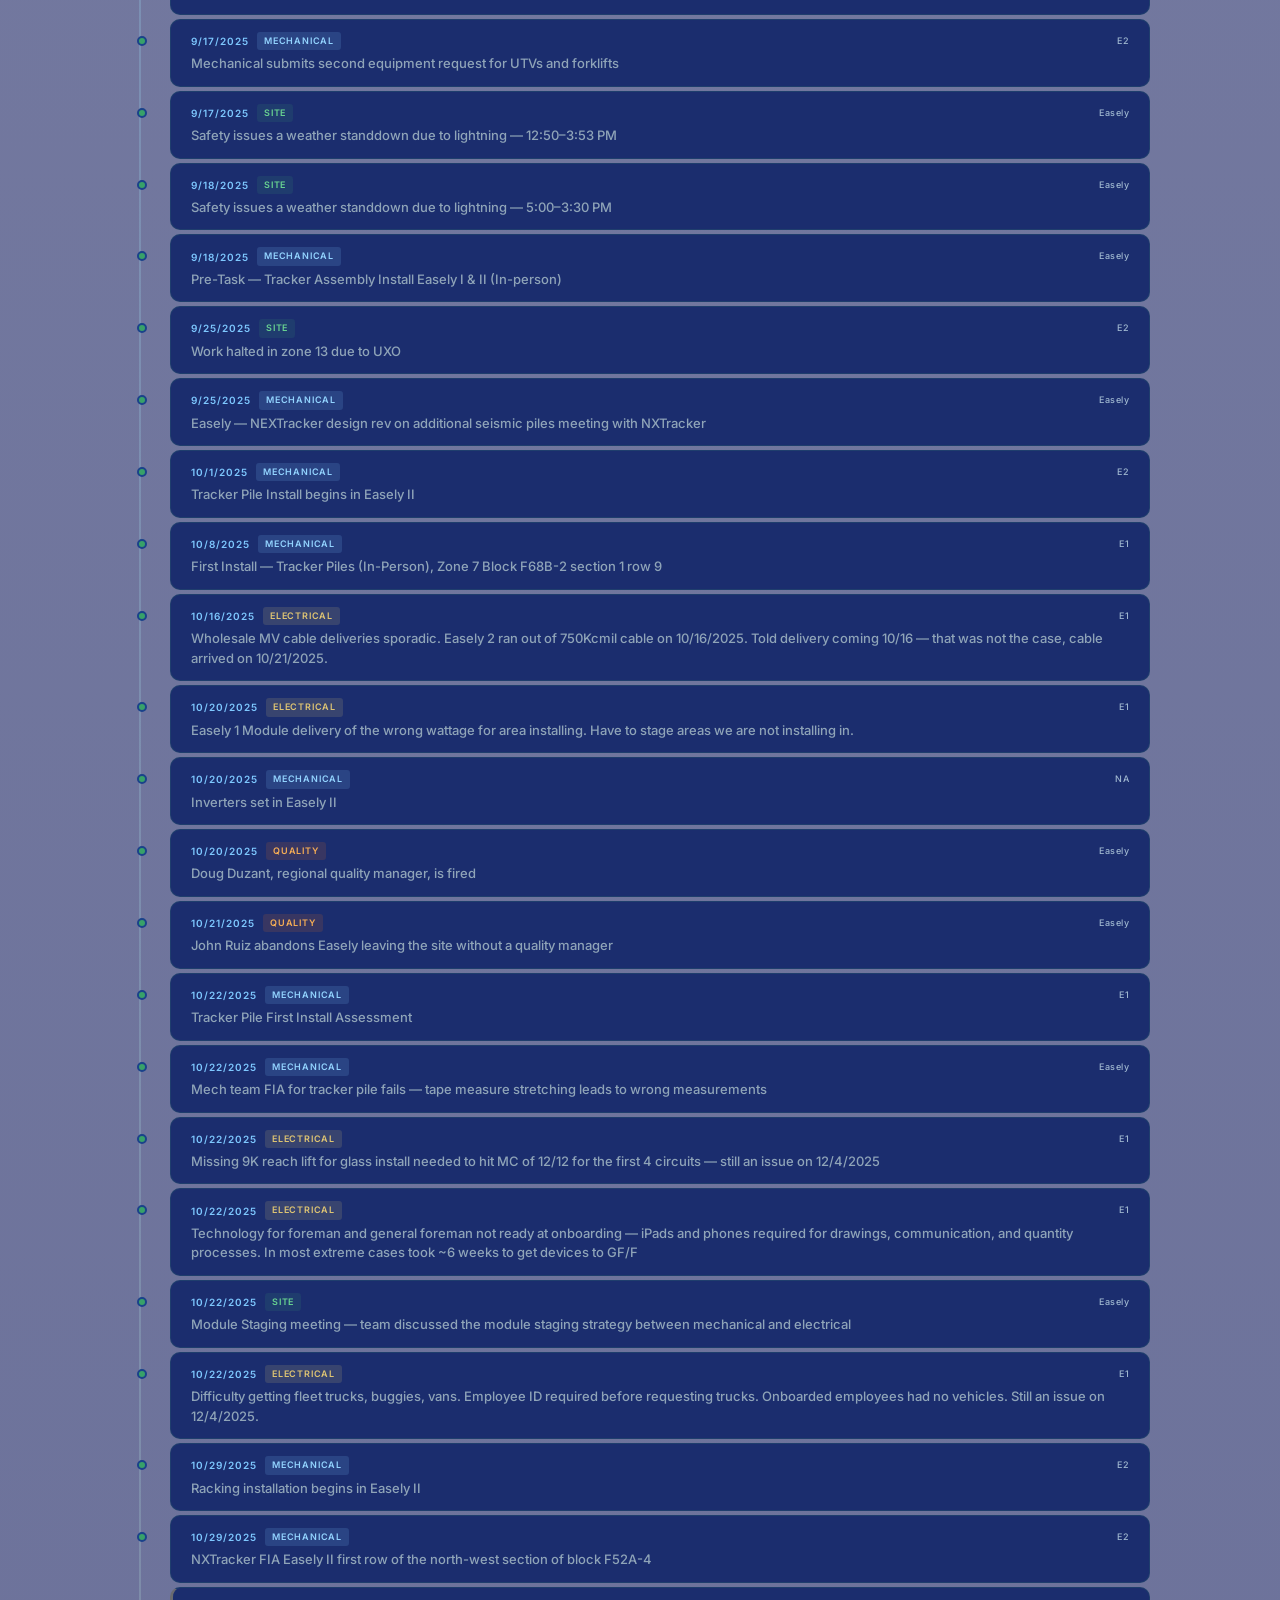
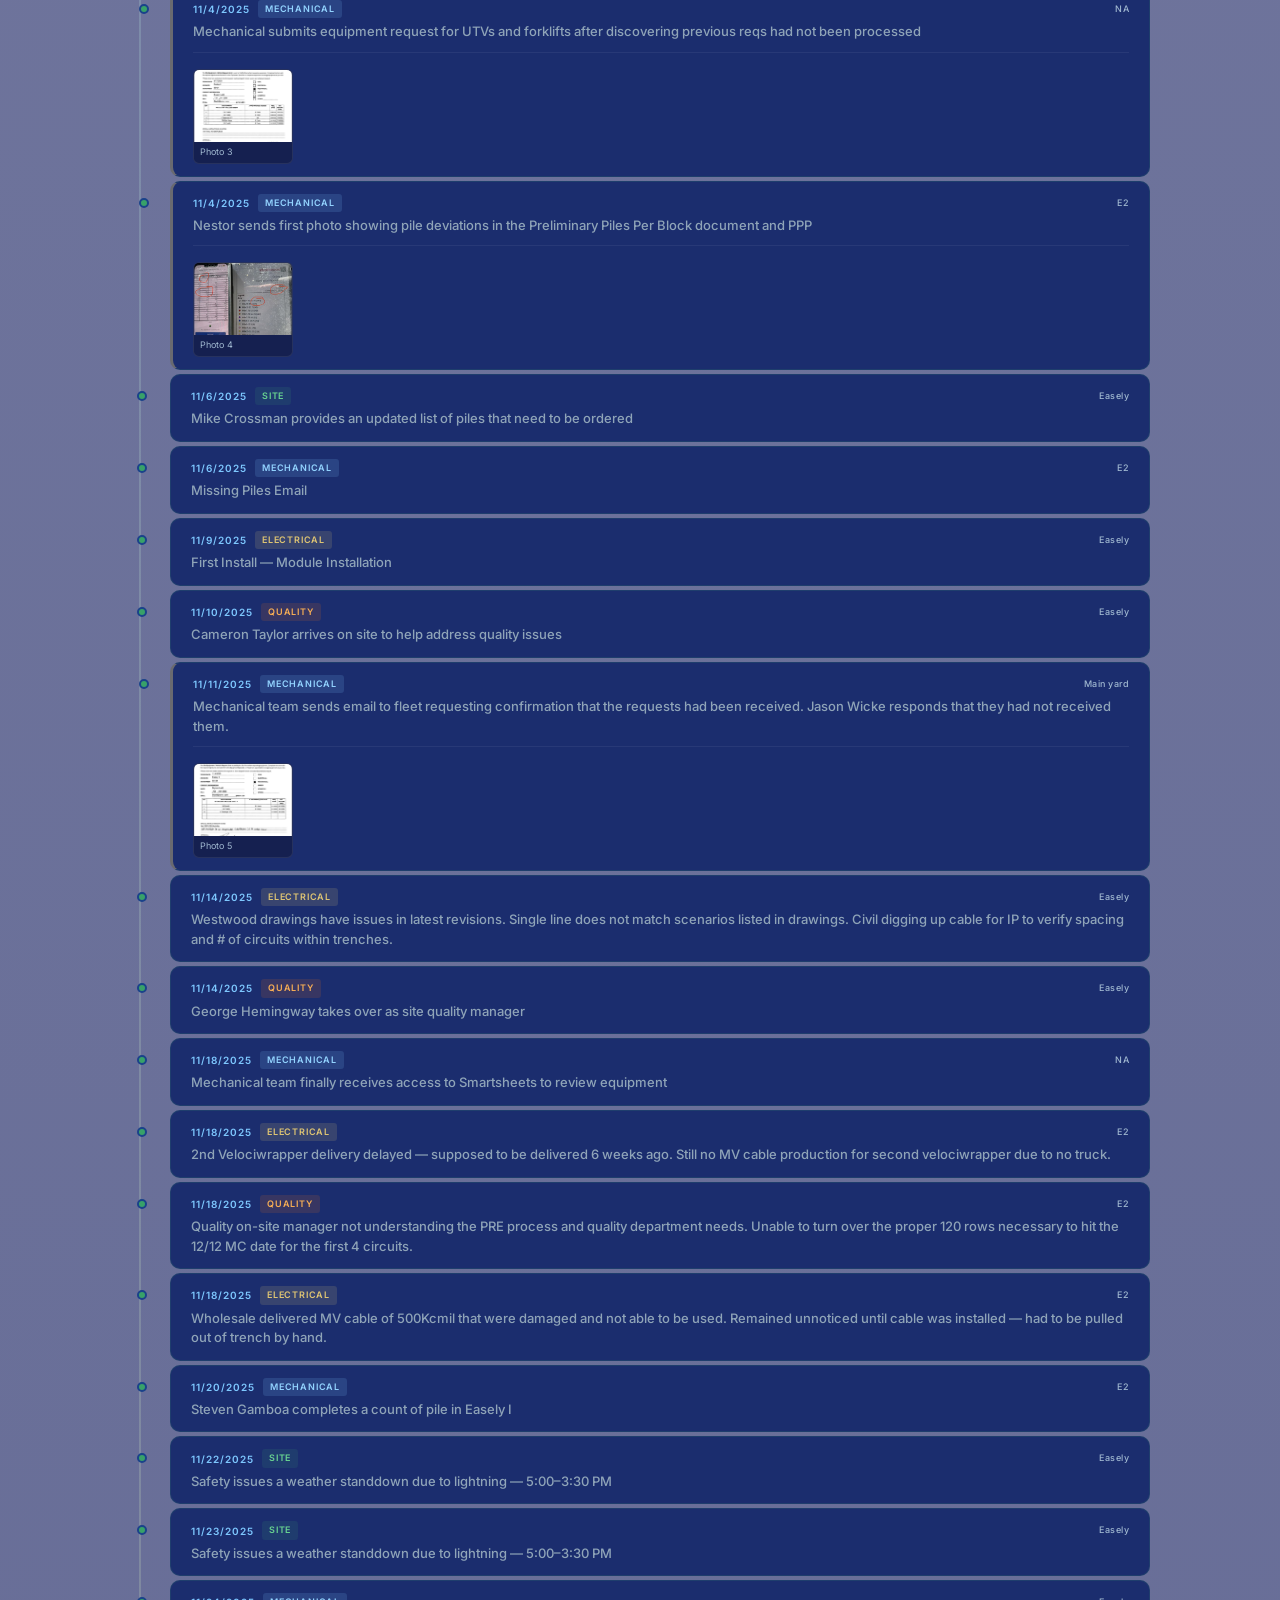
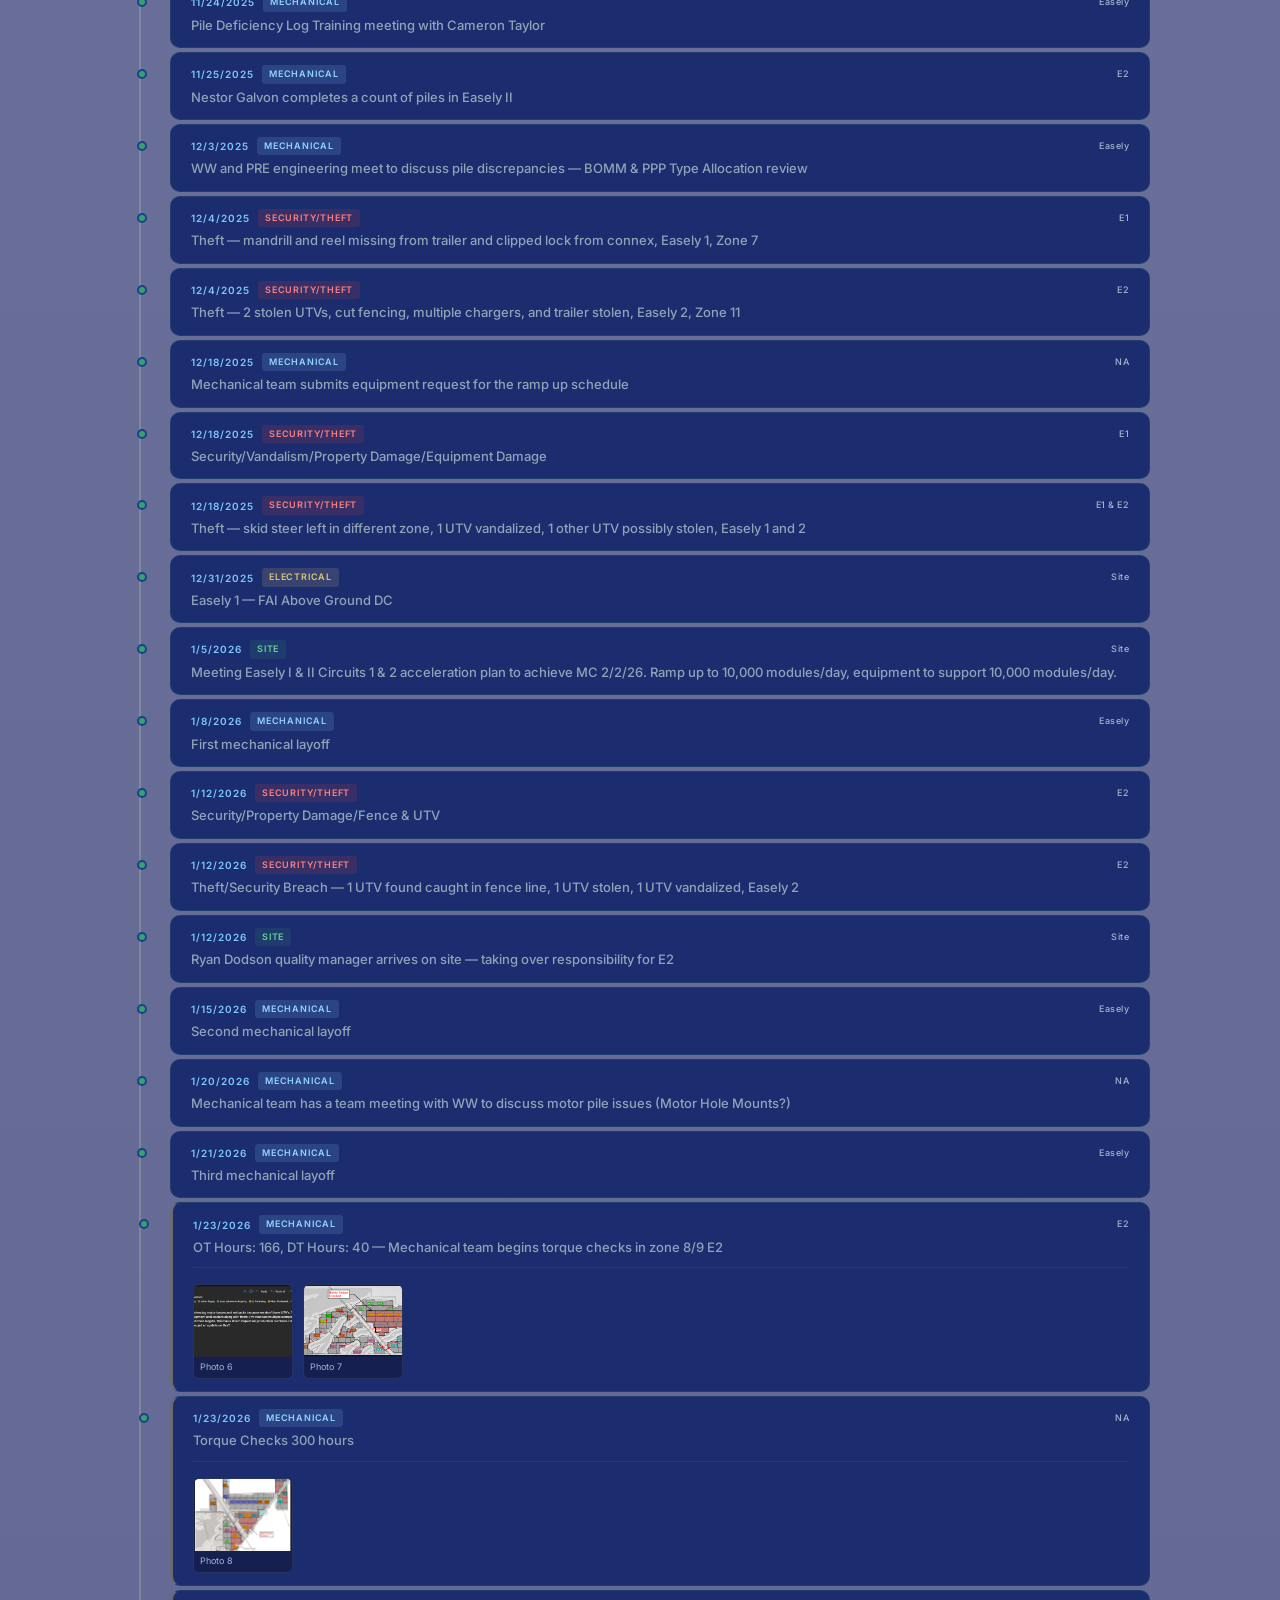
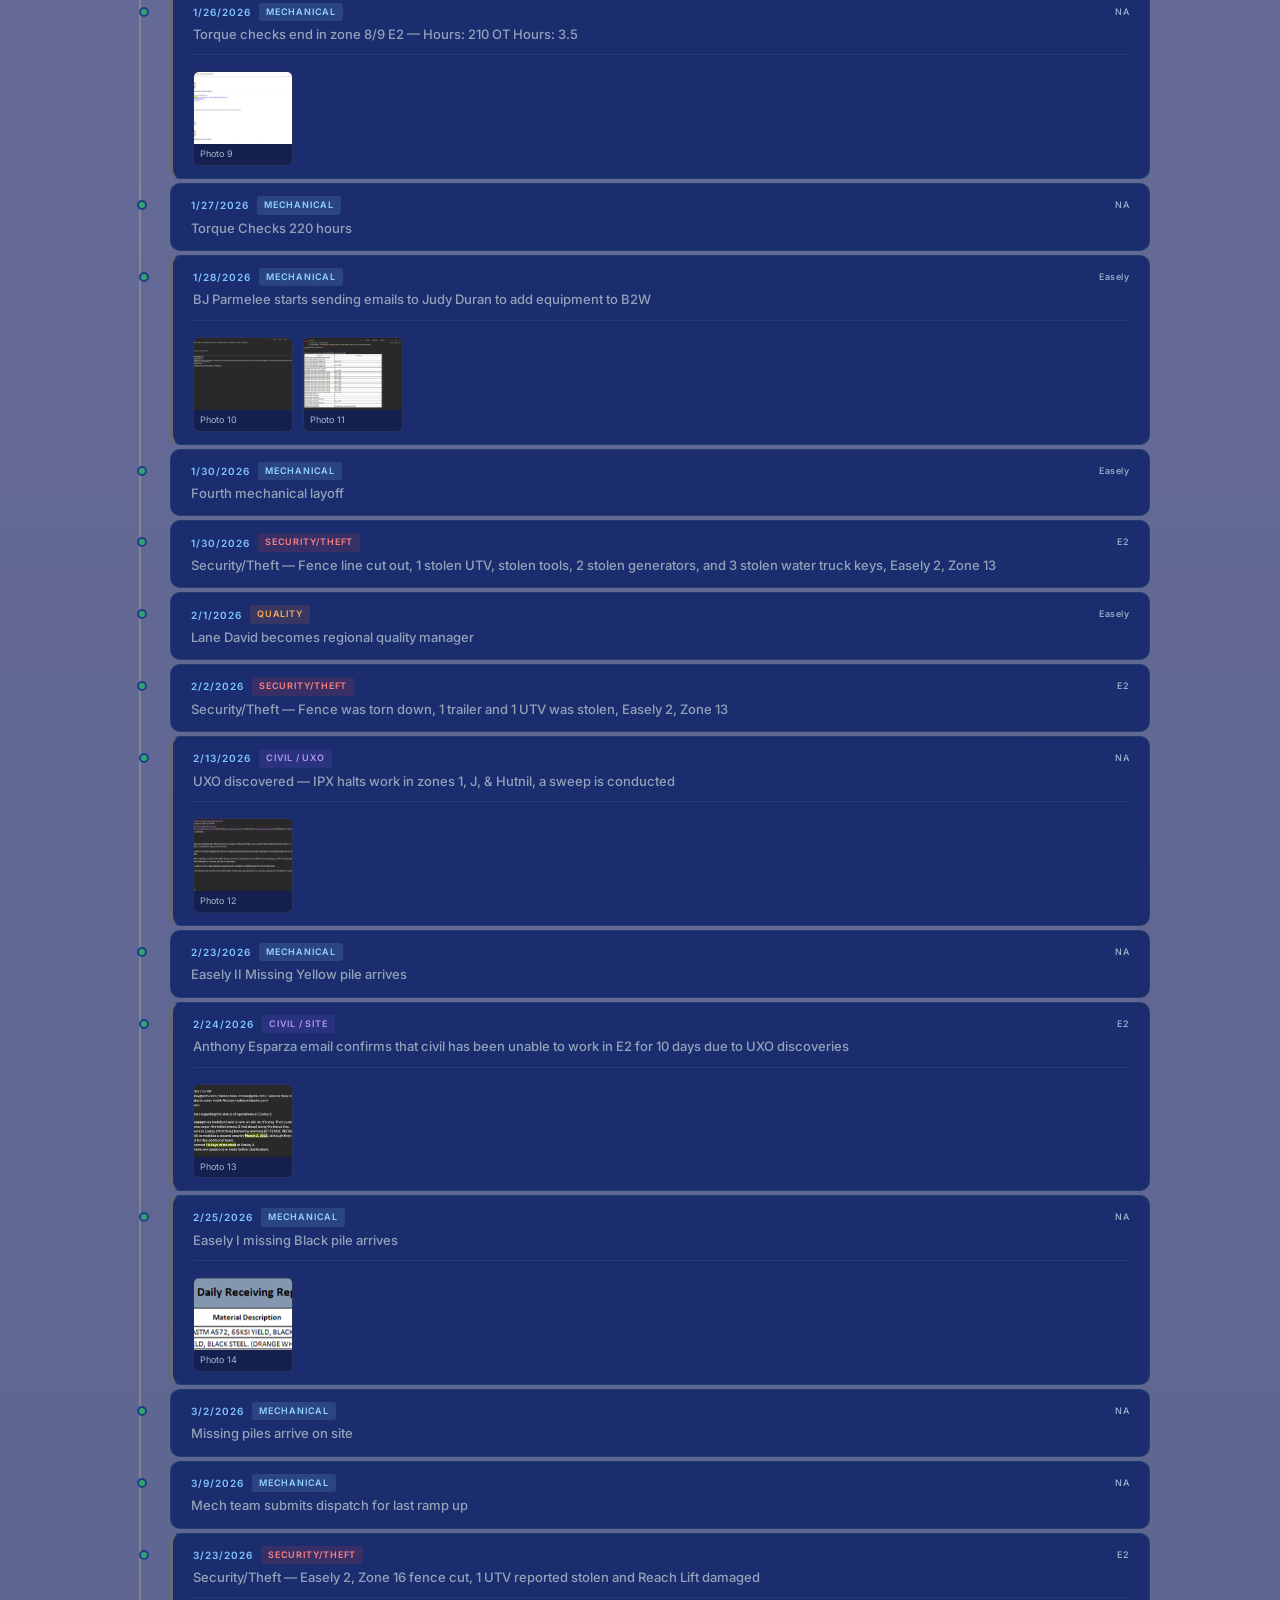
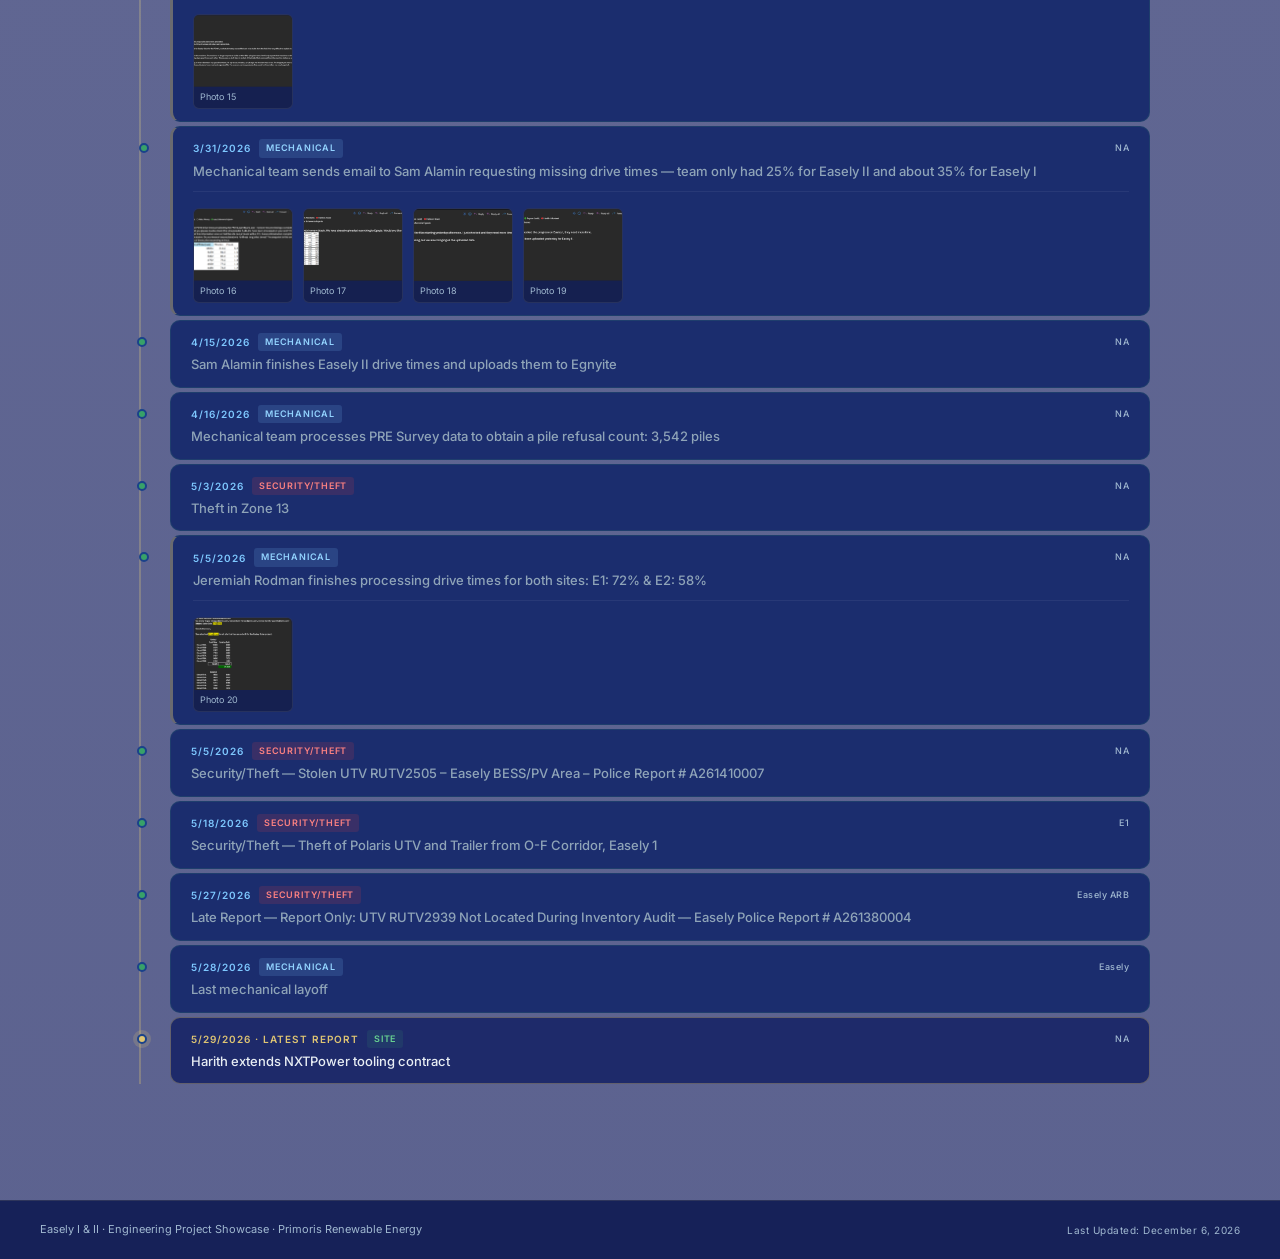
==== commit e46df111: "Update index.html" ====
--- a/index.html
+++ b/index.html
@@ -23,6 +23,8 @@
     <li><a href="RiskMan.html"   class="nav-link">Risk Management</a></li>
     <li><a href="MechCons.html"   class="nav-link">Mechanical Constraints</a></li>
     <li><a href="LogiMat.html"   class="nav-link">Logistical Data</a></li>
+    <li><a href="Qual.html"   class="nav-link">Logistical Data</a></li>
+    <li><a href="QualTor.html"   class="nav-link">Logistical Data</a></li>
   </ul>
   <button class="nav-mobile-toggle" id="mobileToggle" aria-label="Toggle navigation">
     <span></span><span></span><span></span>
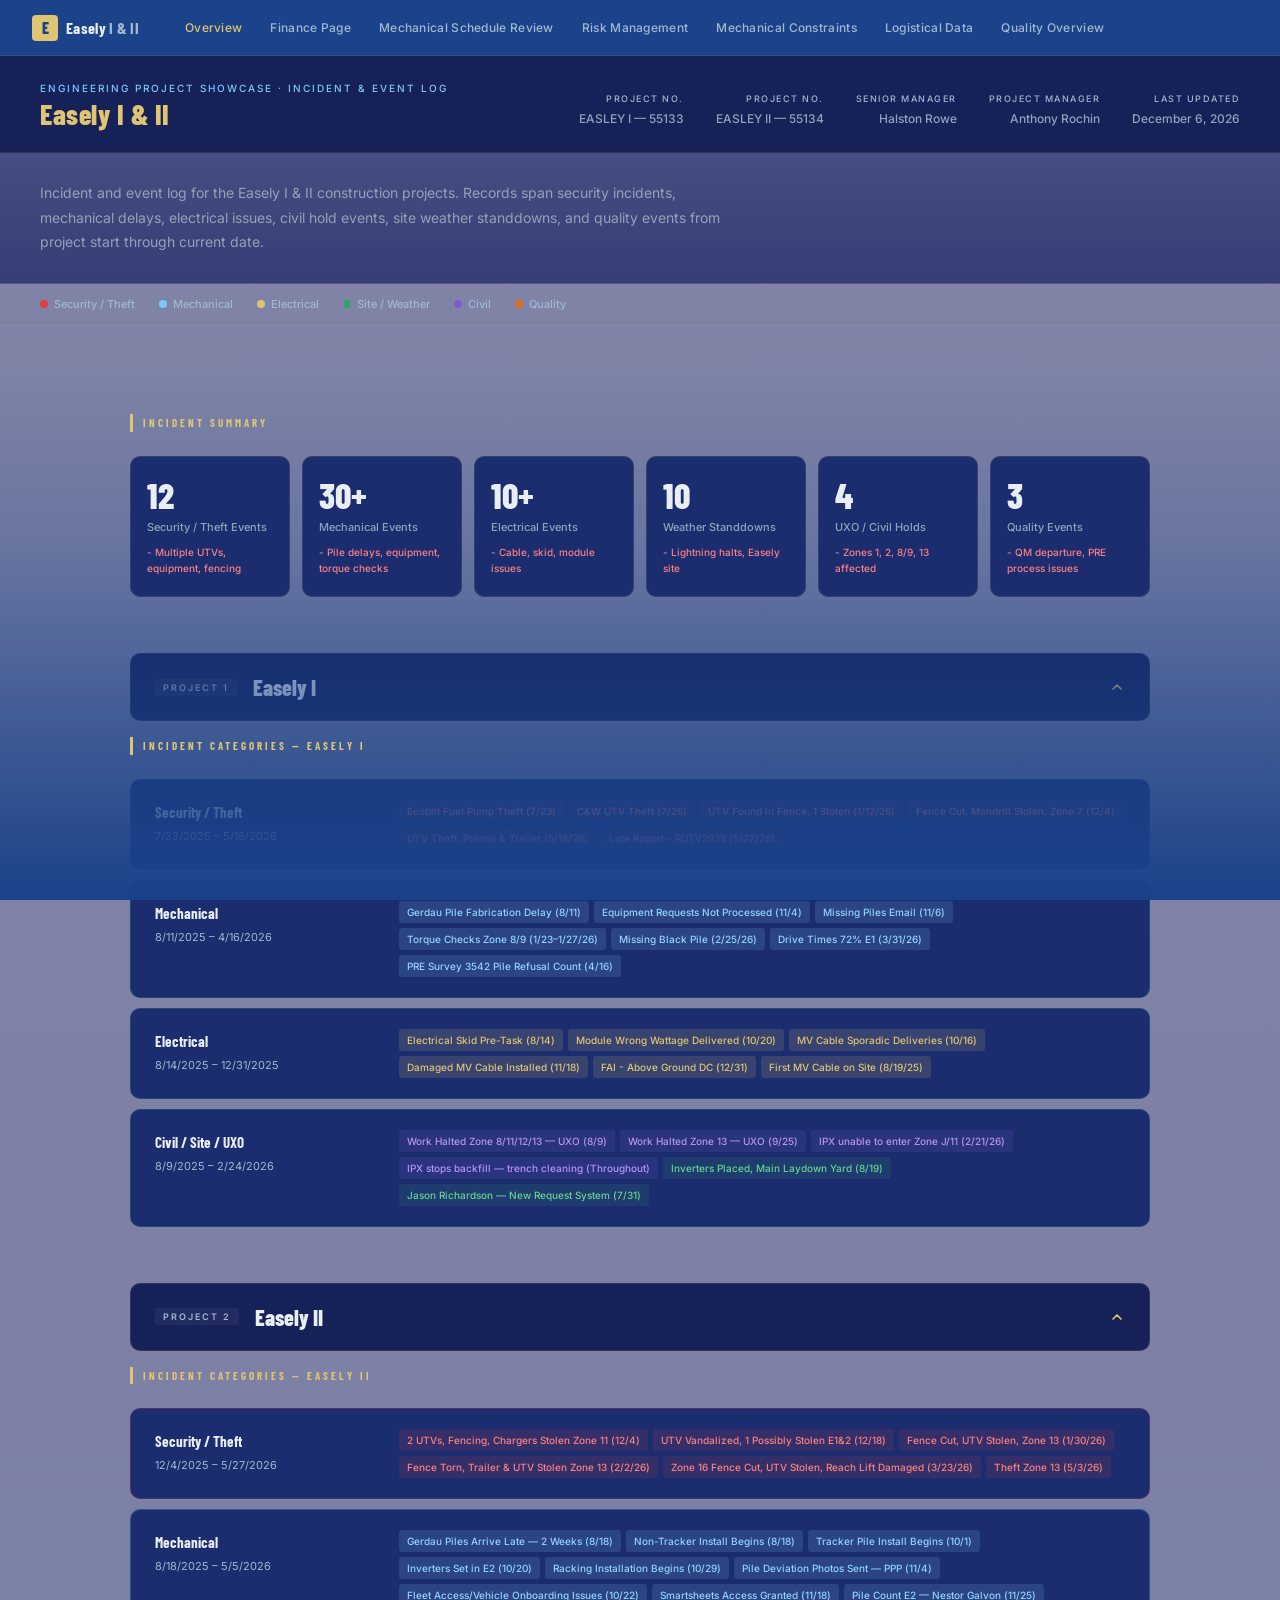
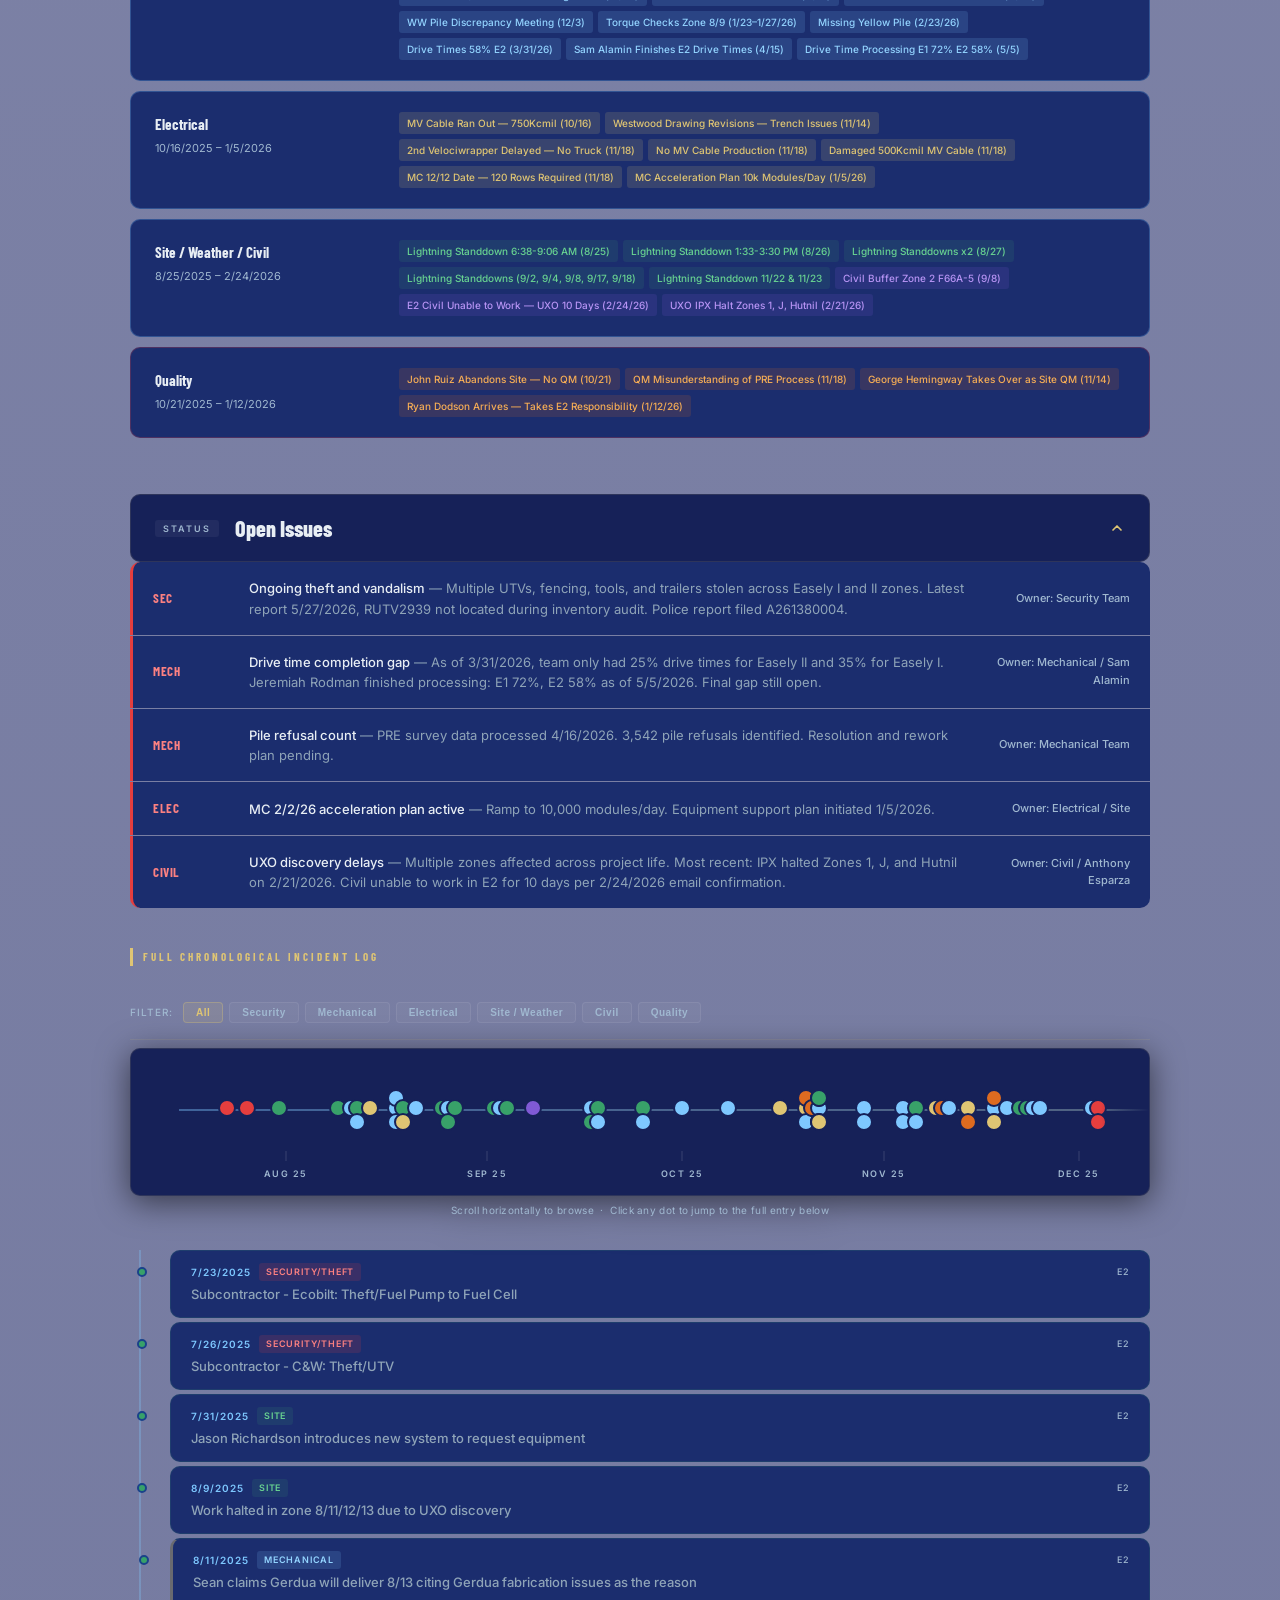
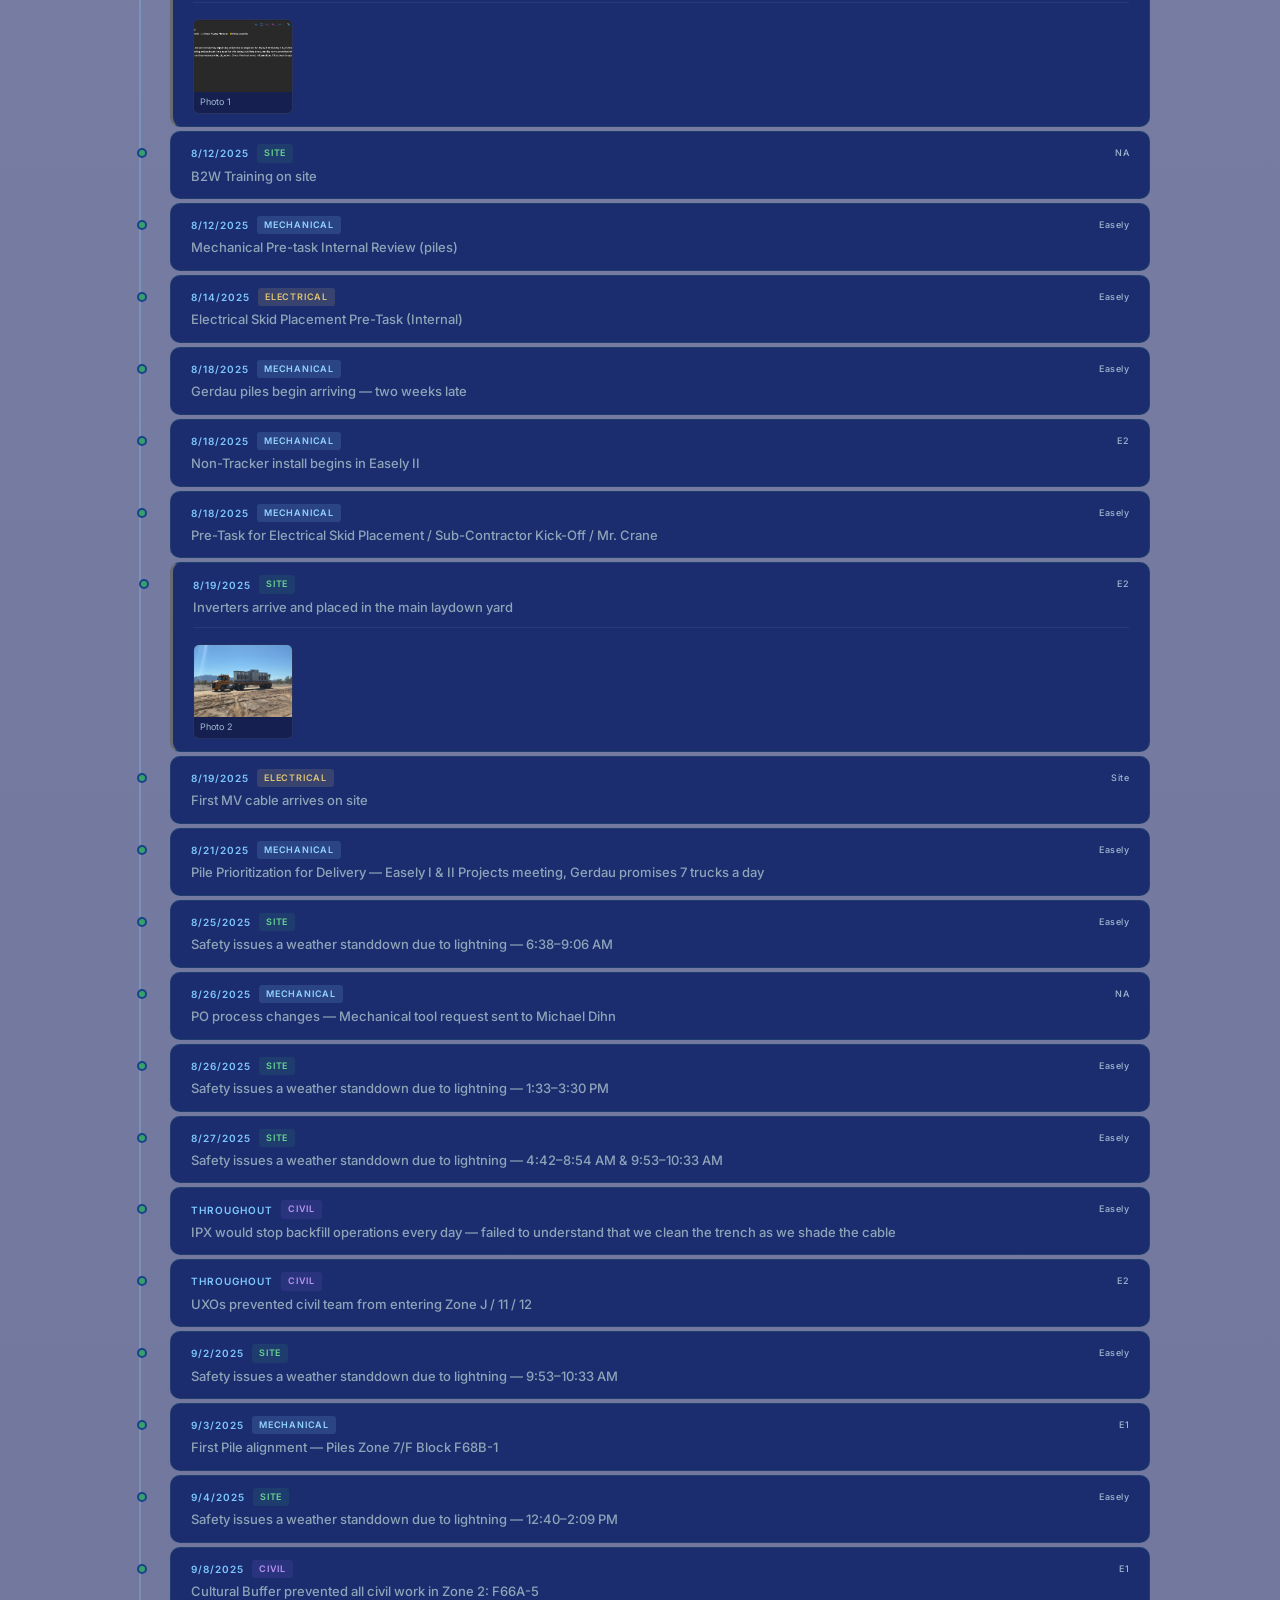
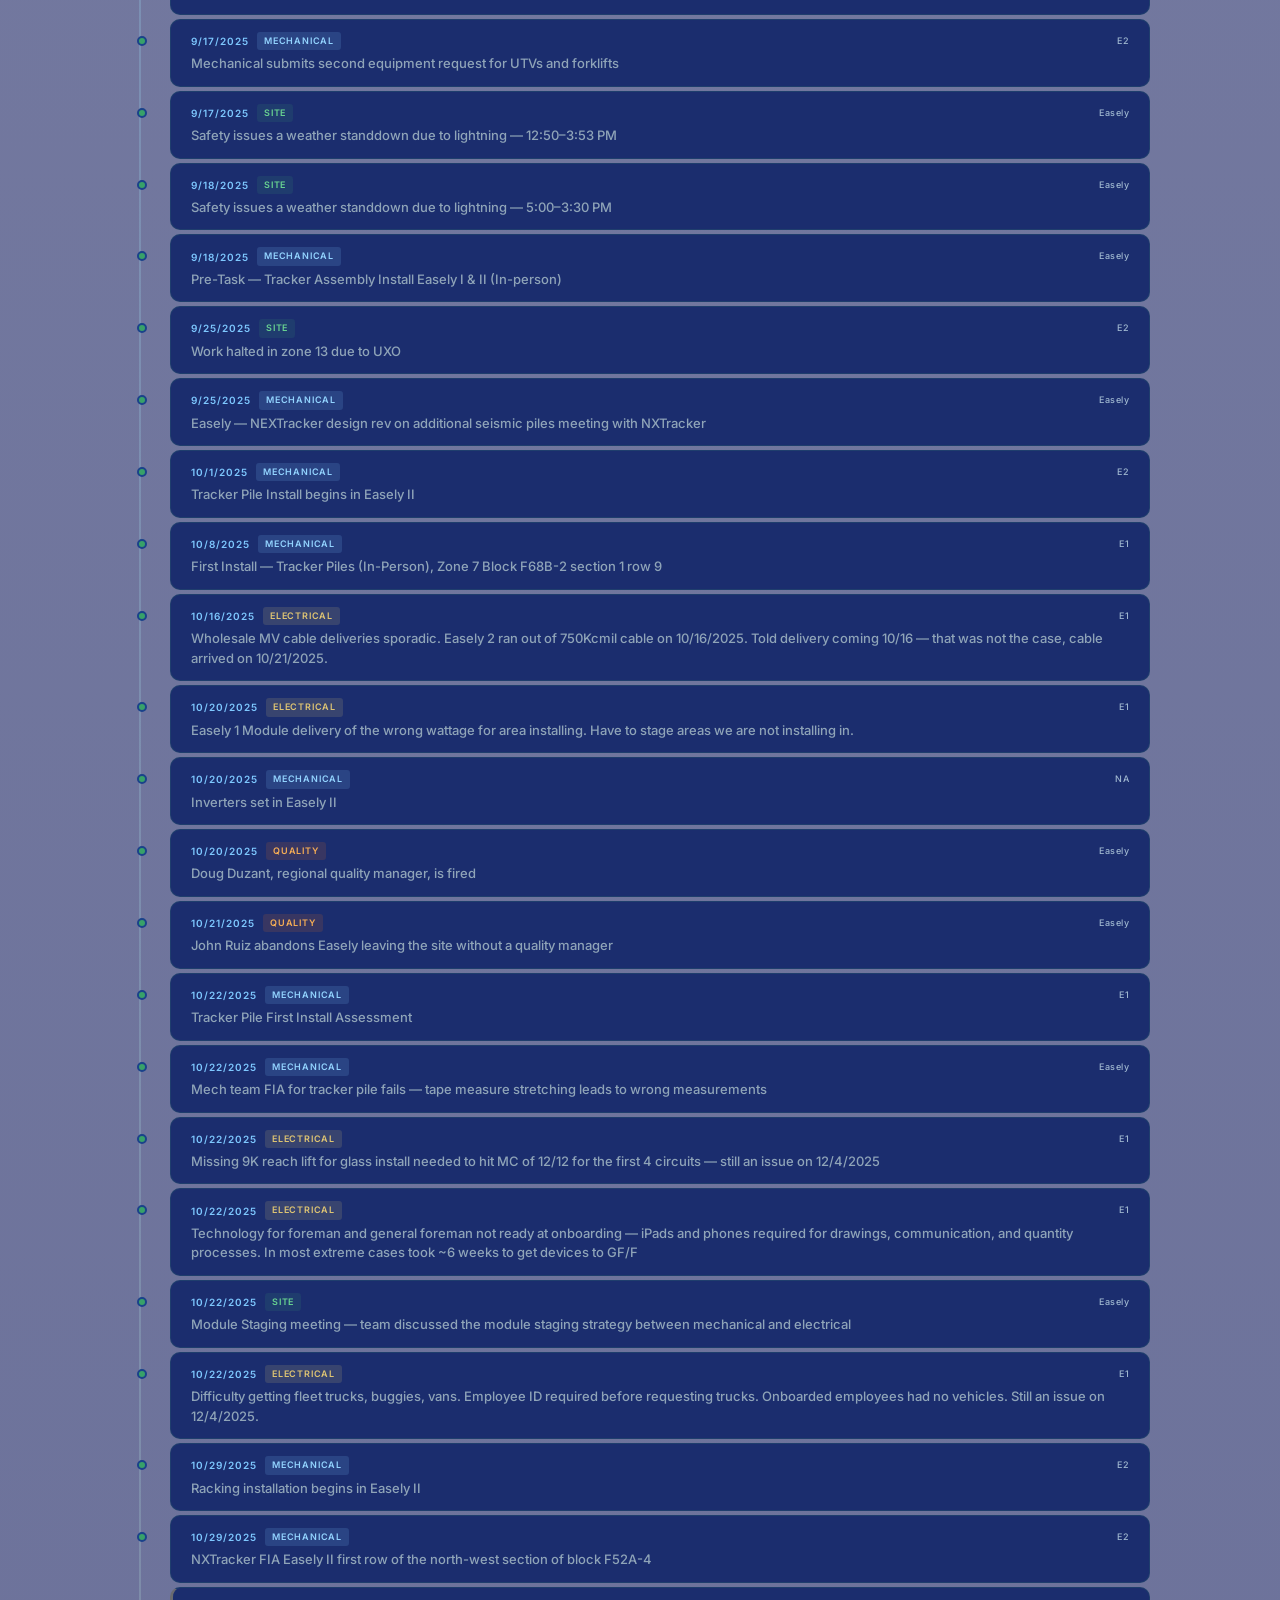
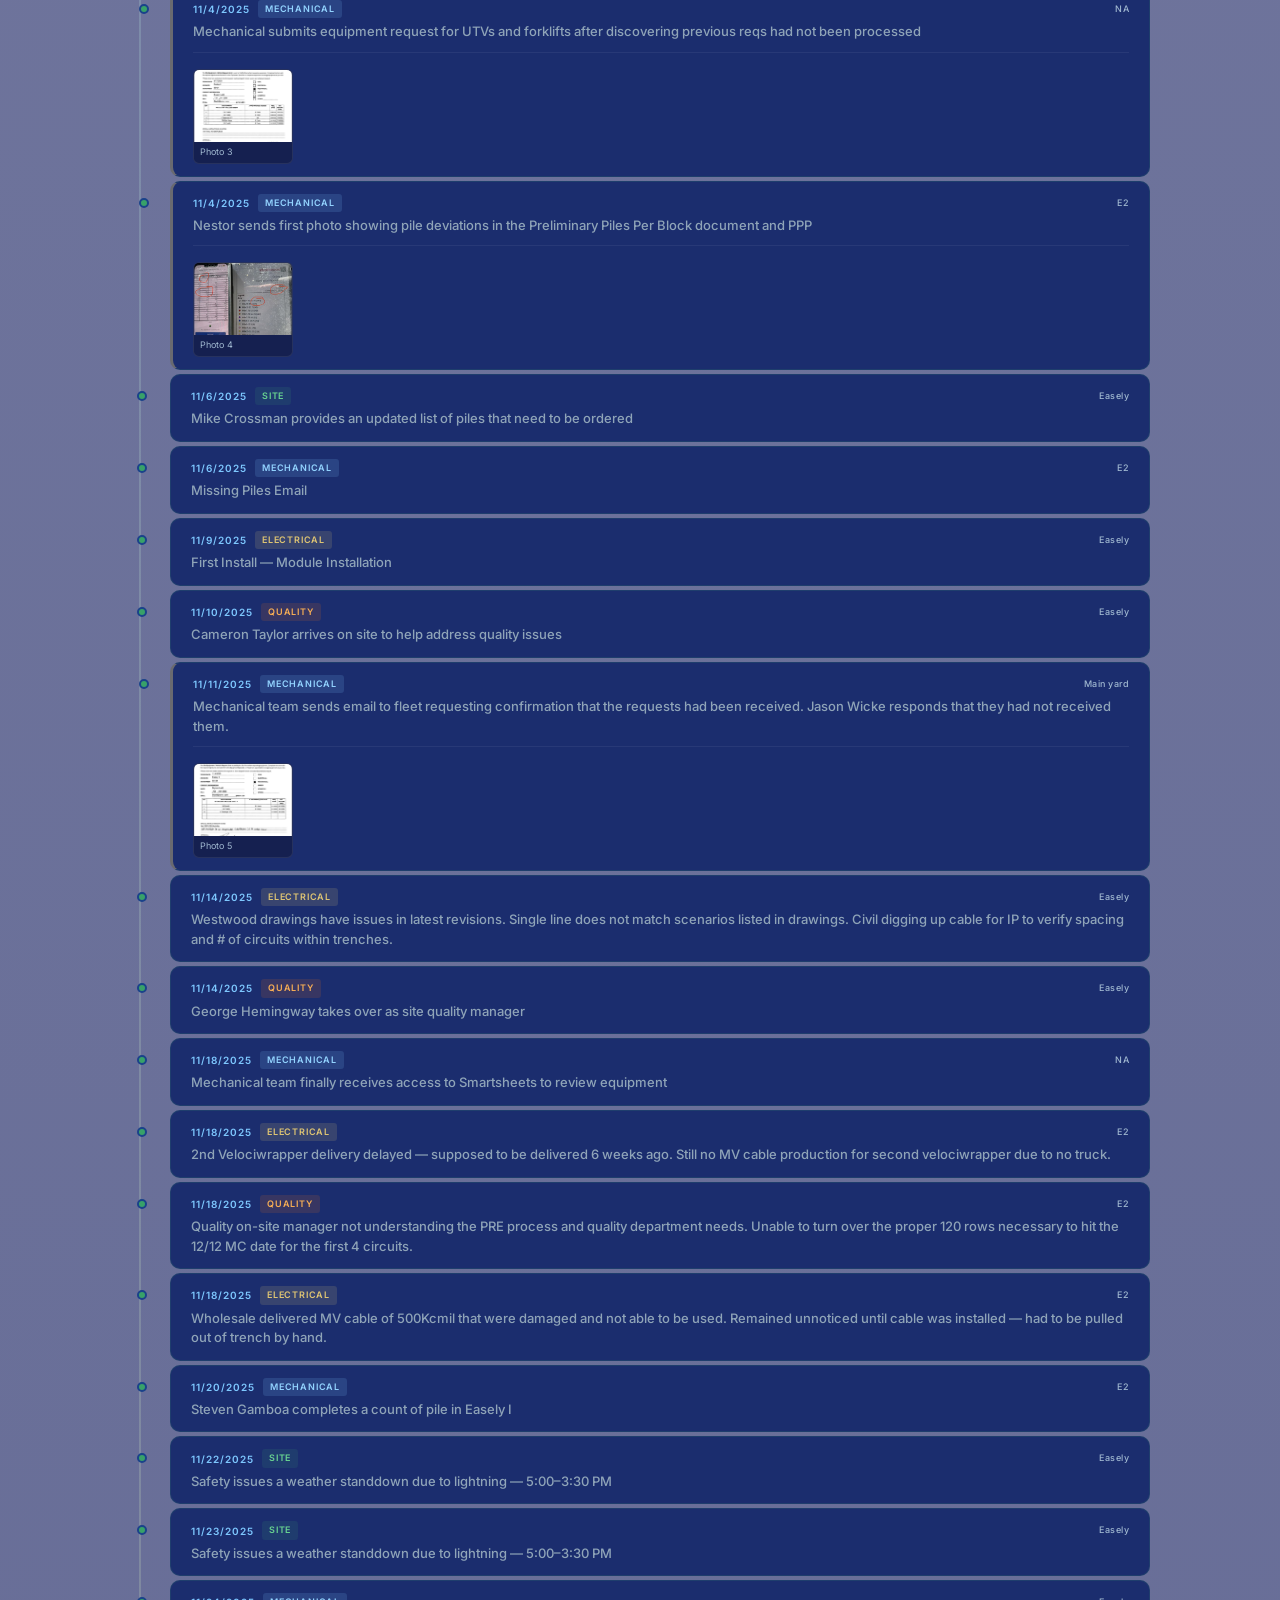
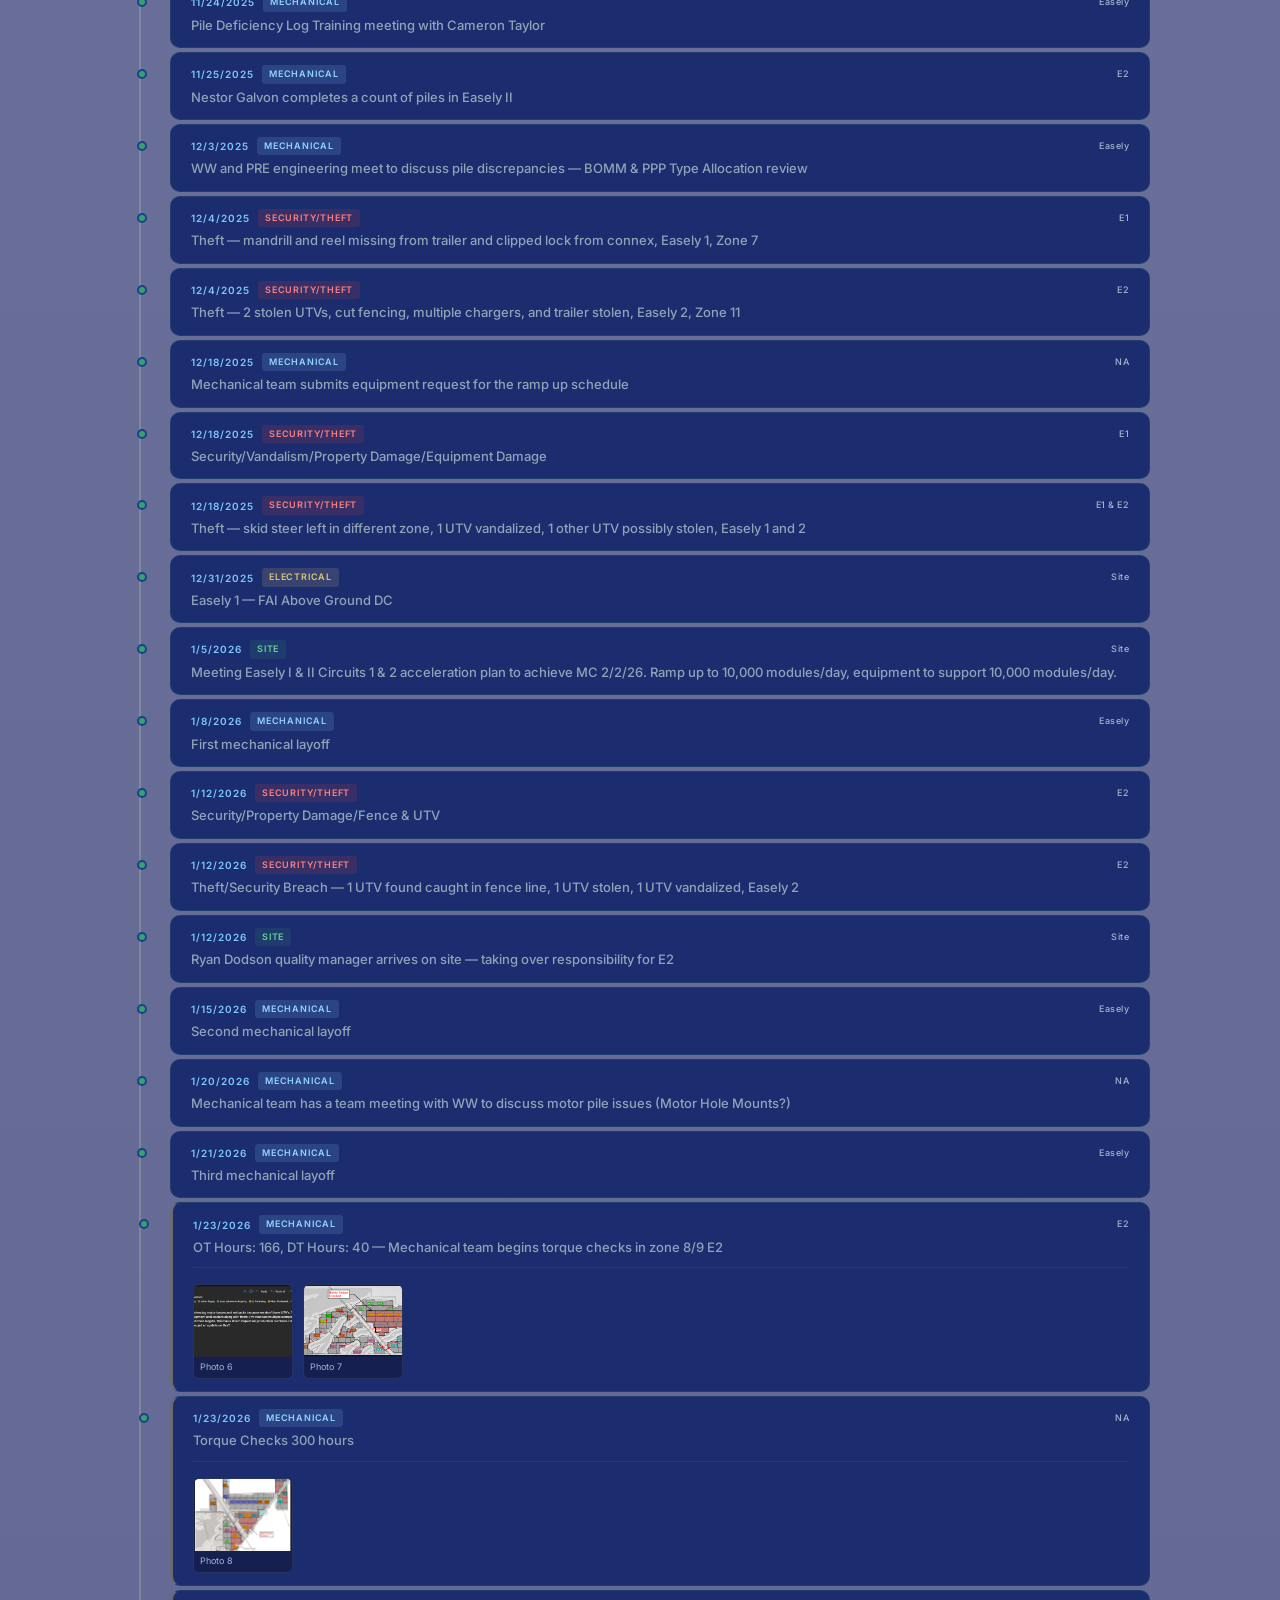
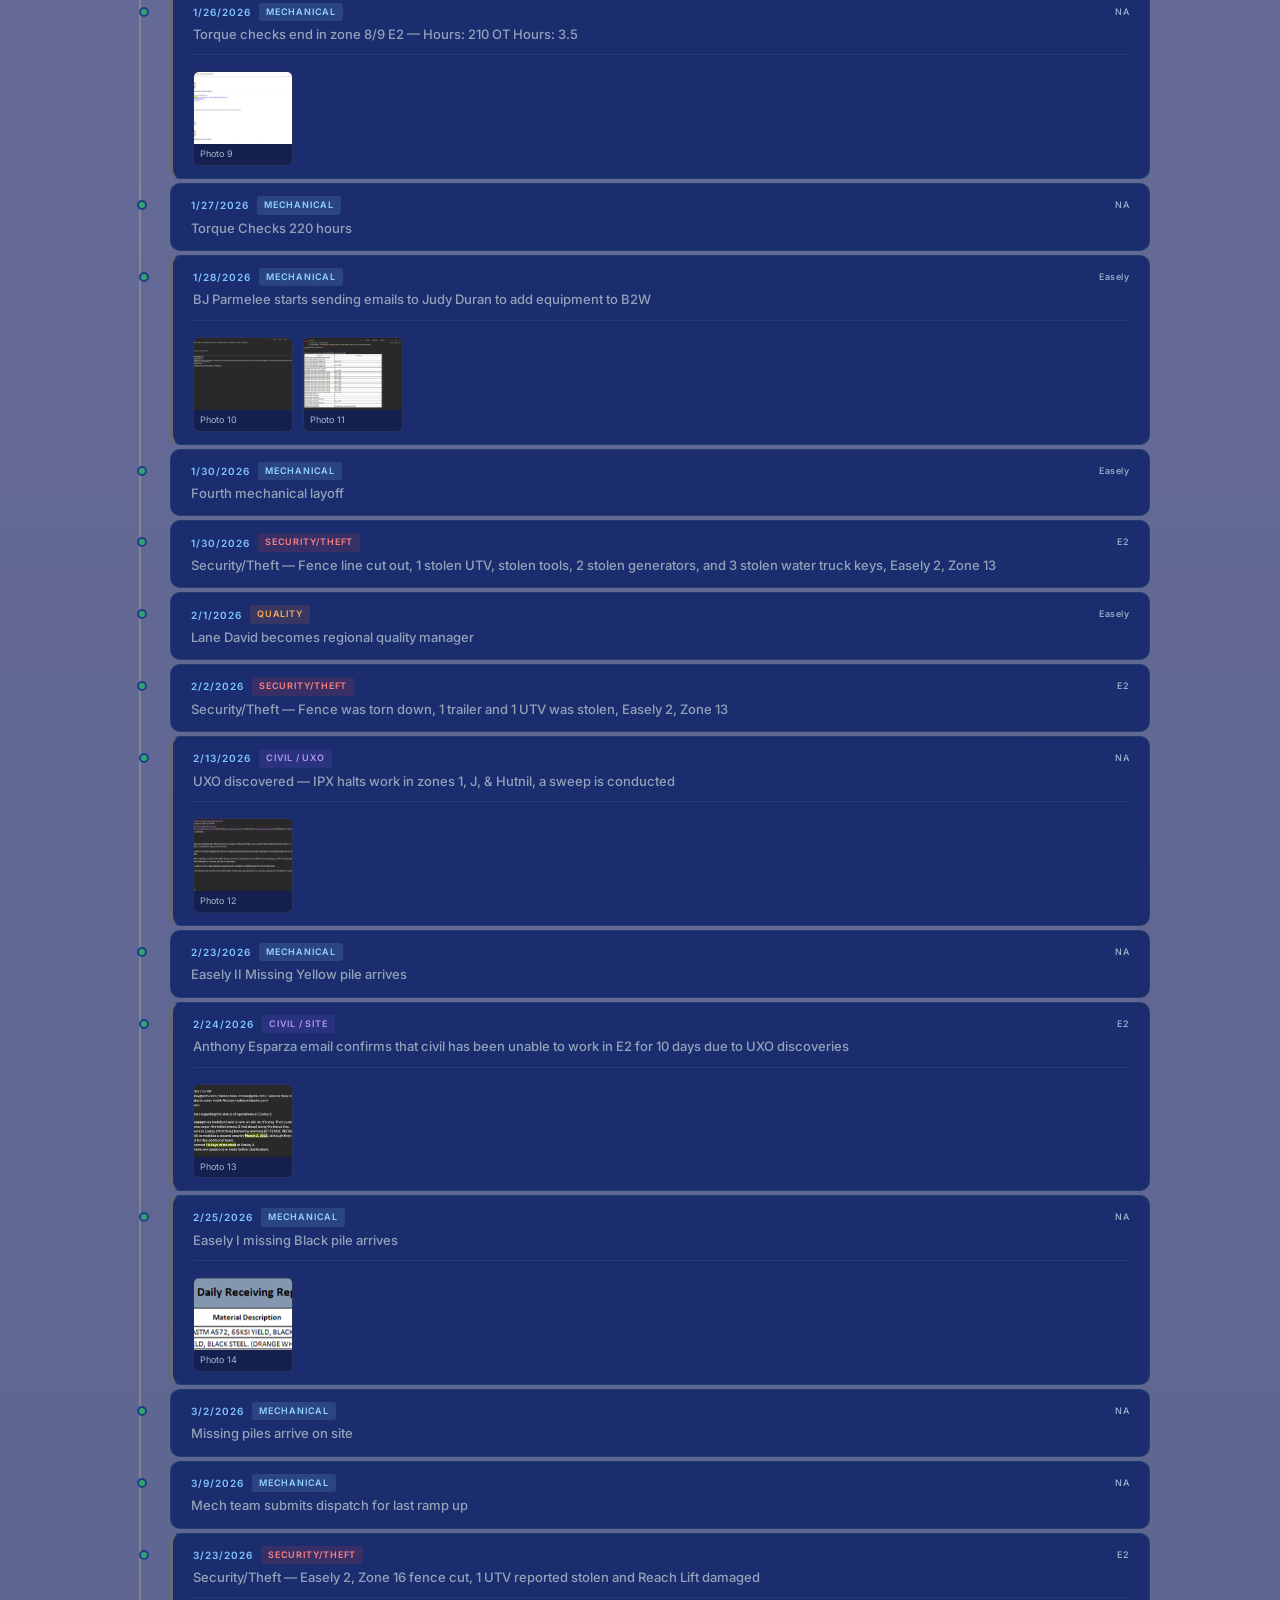
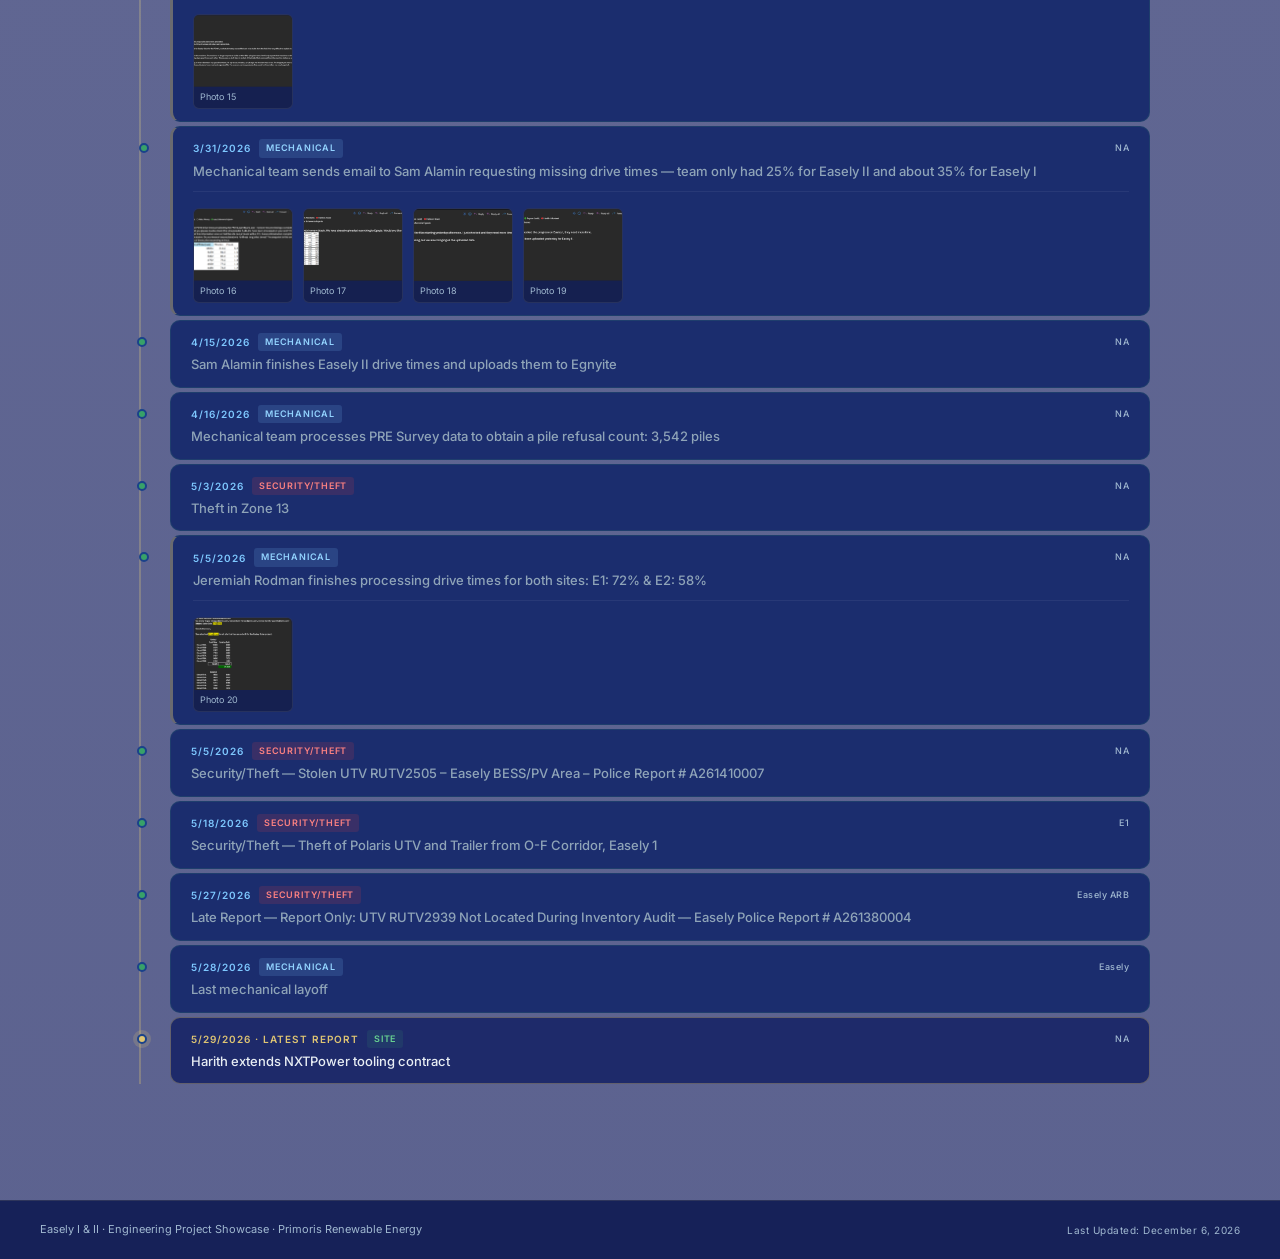
==== commit 4c99f097: "Update index.html" ====
--- a/index.html
+++ b/index.html
@@ -23,8 +23,7 @@
     <li><a href="RiskMan.html"   class="nav-link">Risk Management</a></li>
     <li><a href="MechCons.html"   class="nav-link">Mechanical Constraints</a></li>
     <li><a href="LogiMat.html"   class="nav-link">Logistical Data</a></li>
-    <li><a href="Qual.html"   class="nav-link">Logistical Data</a></li>
-    <li><a href="QualTor.html"   class="nav-link">Logistical Data</a></li>
+    <li><a href="QualTor.html"   class="nav-link">Quality Overview</a></li>
   </ul>
   <button class="nav-mobile-toggle" id="mobileToggle" aria-label="Toggle navigation">
     <span></span><span></span><span></span>
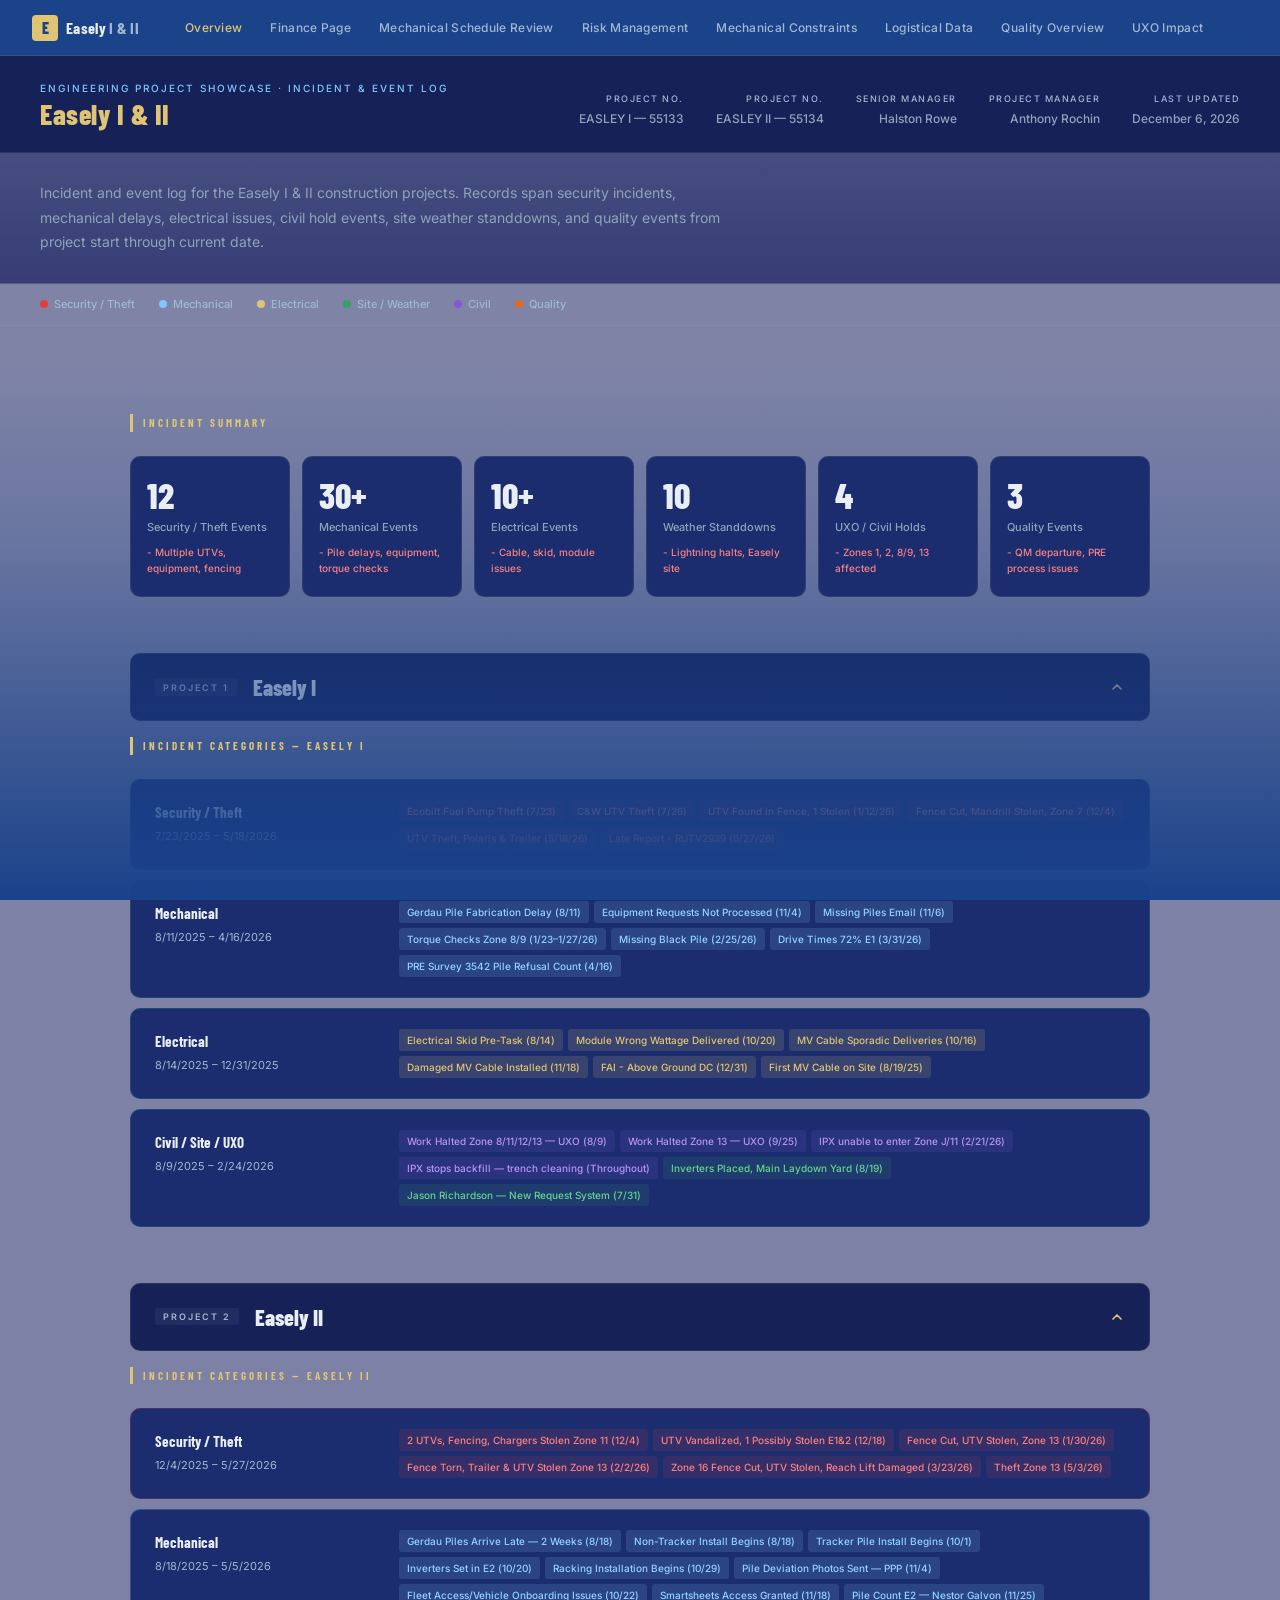
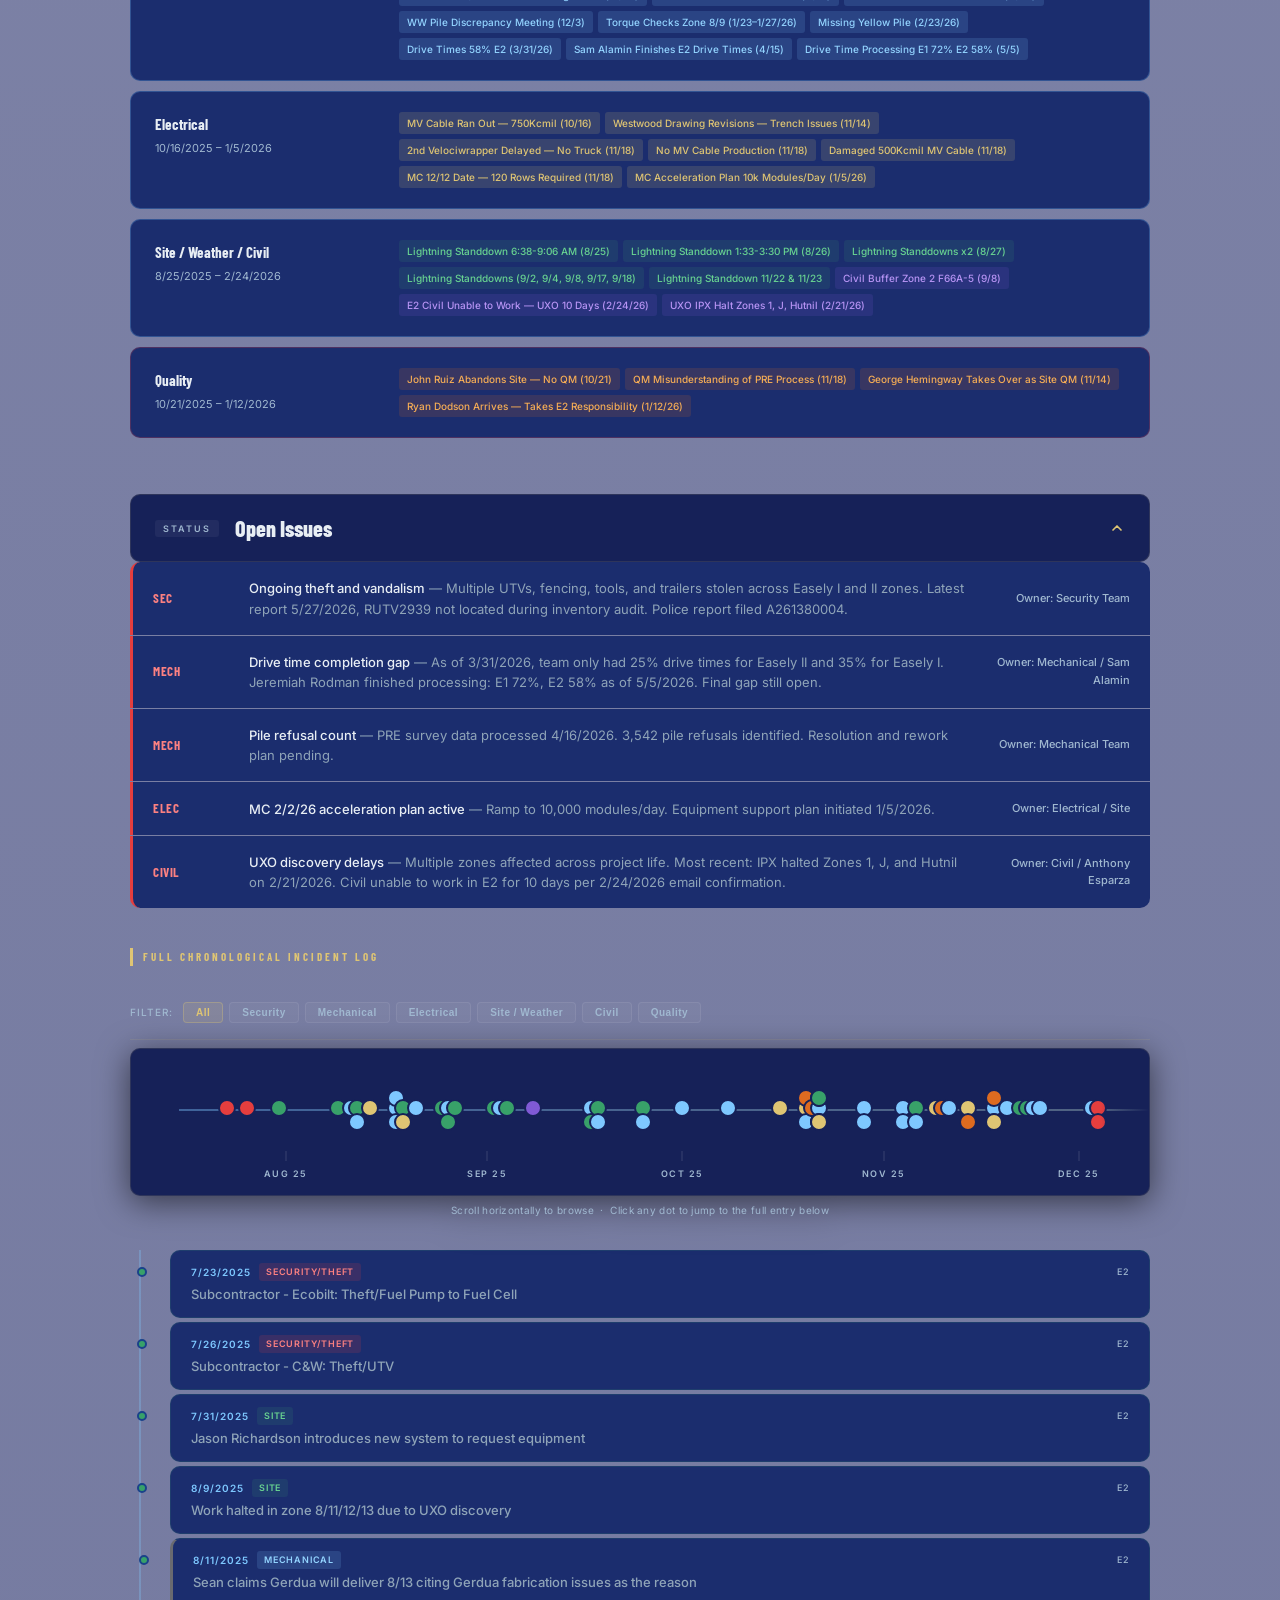
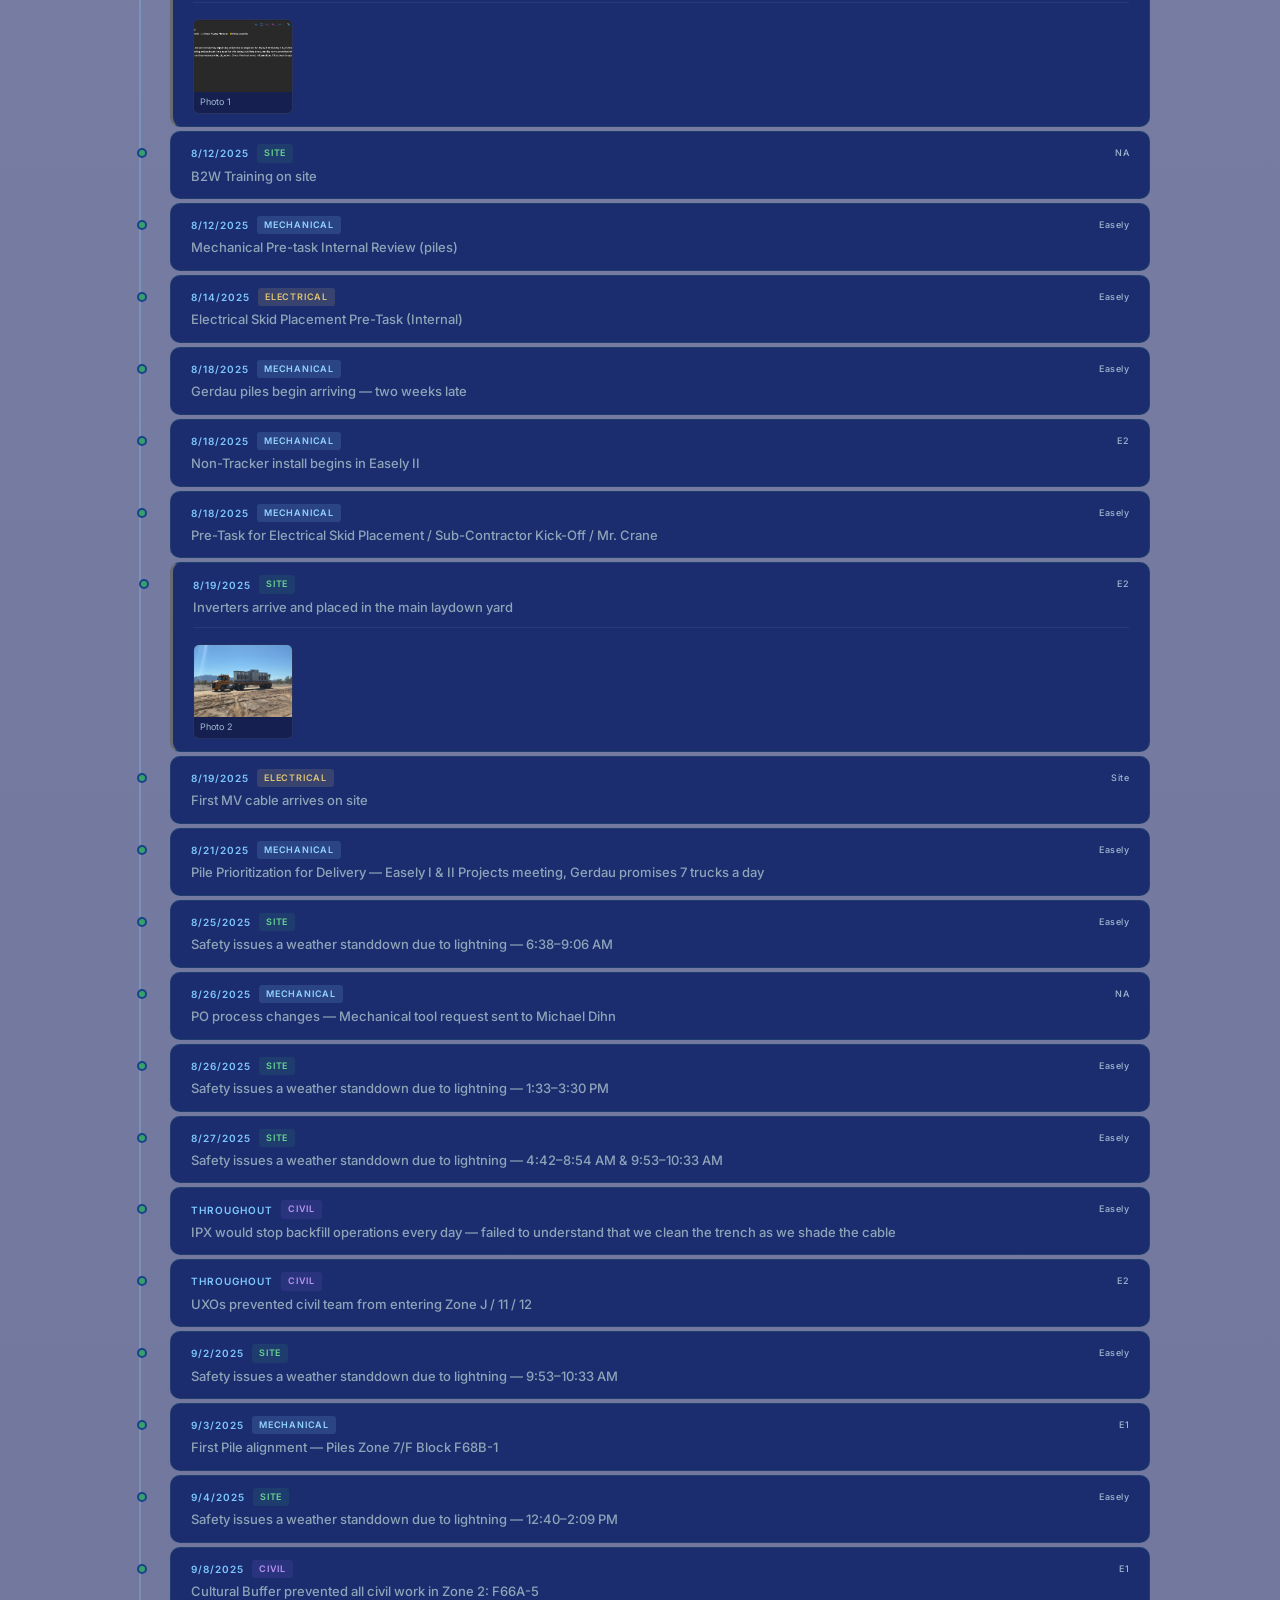
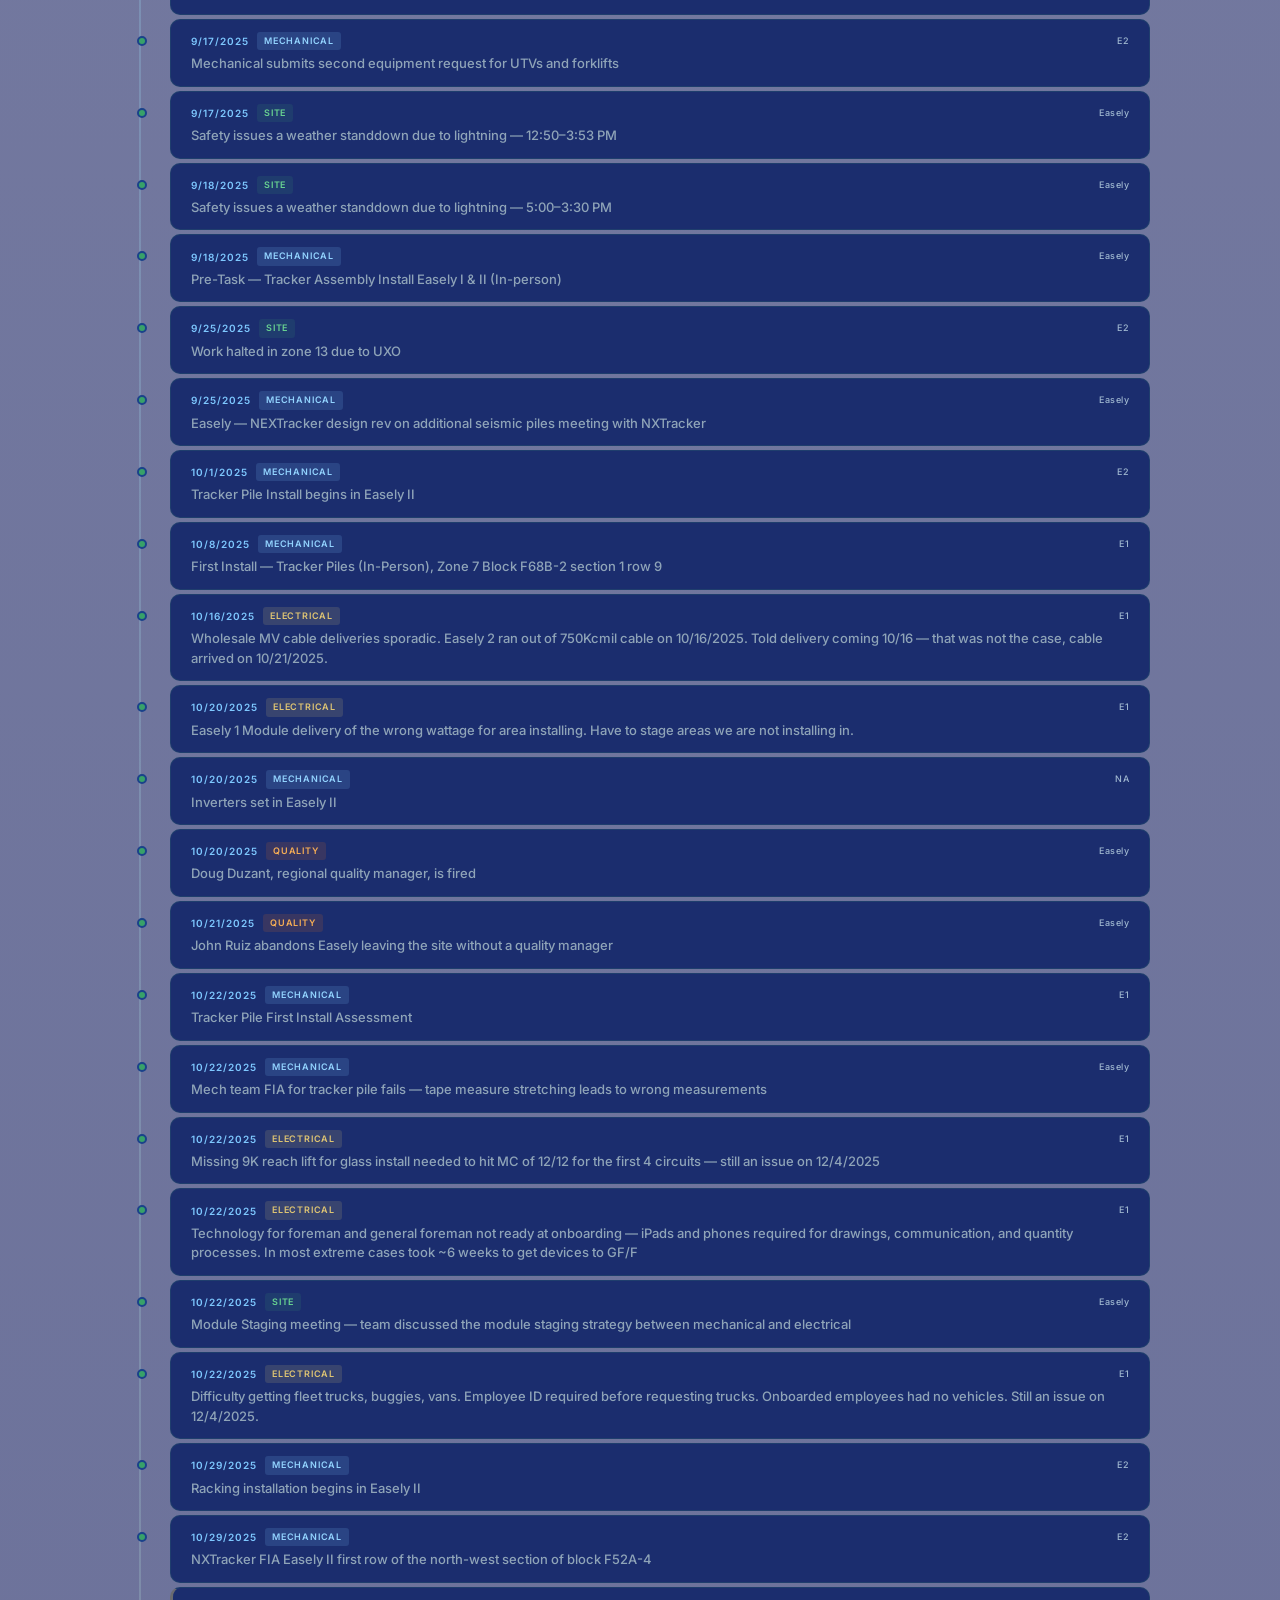
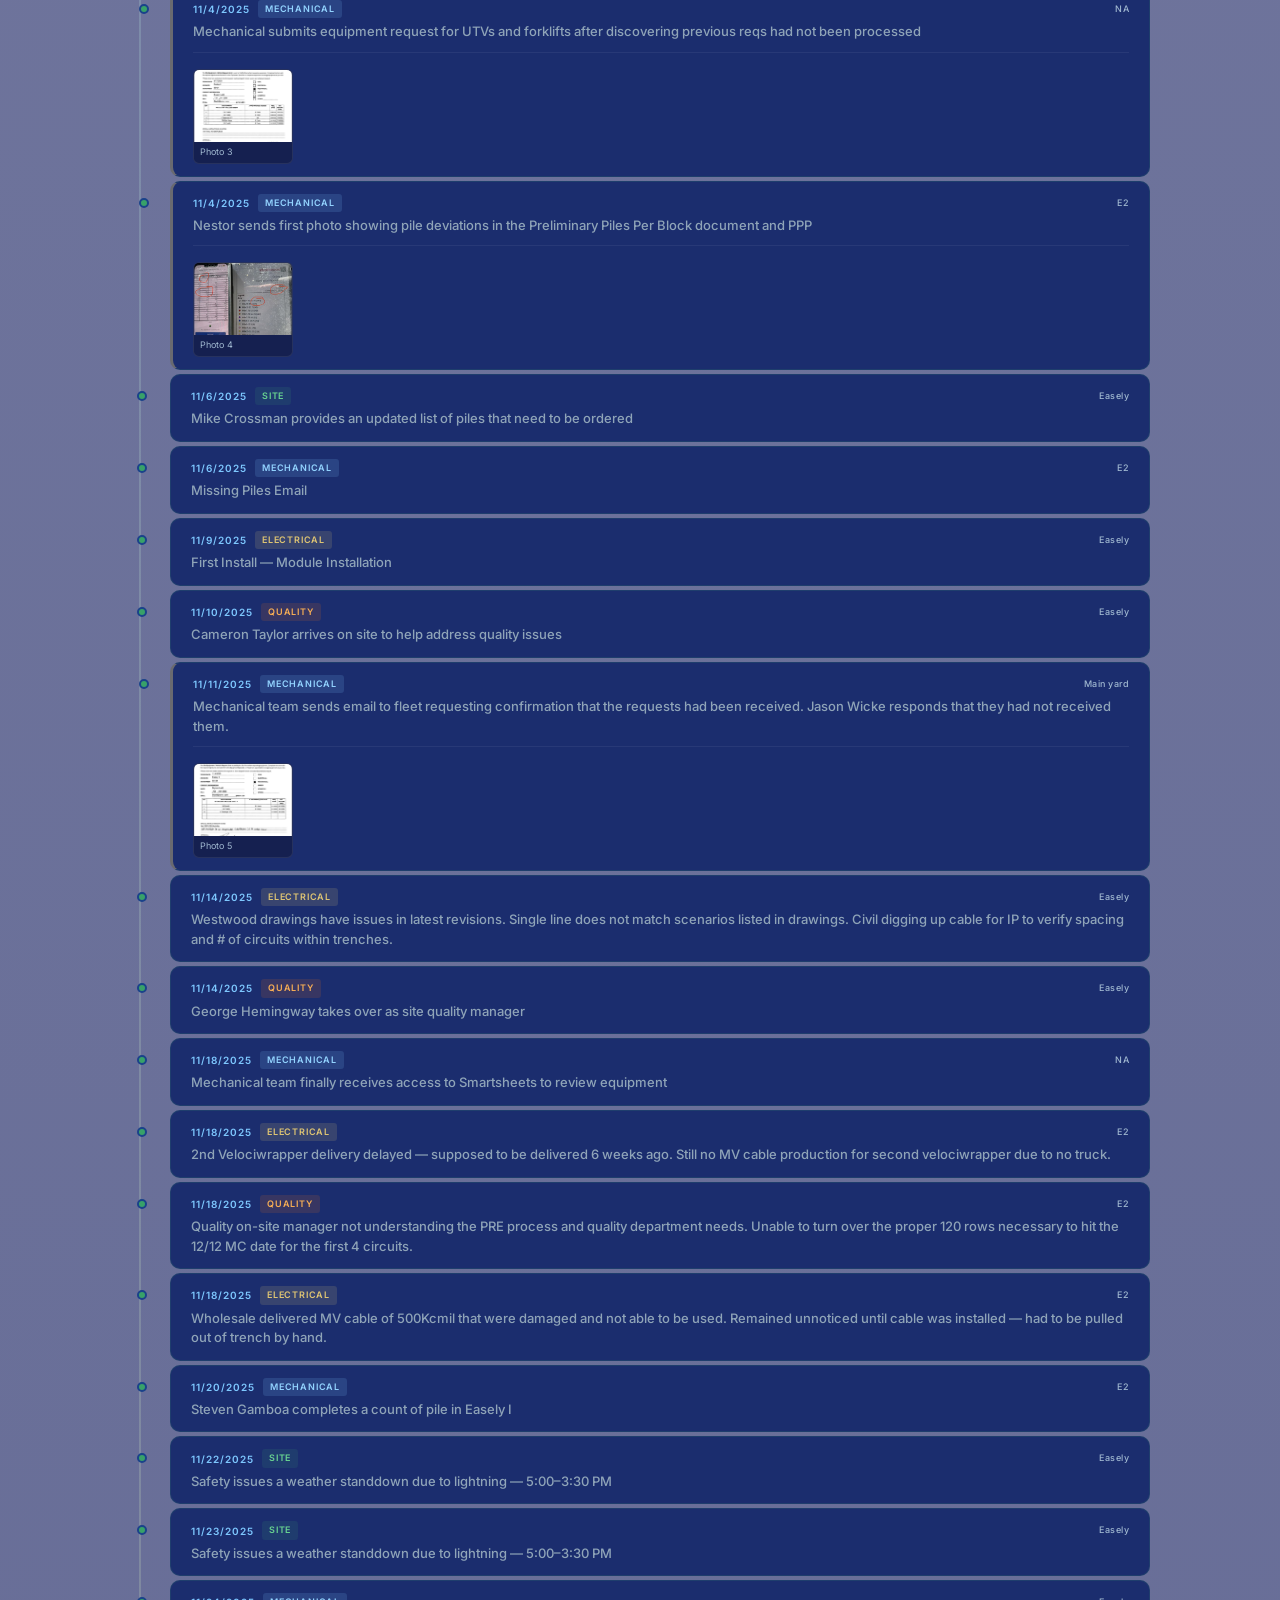
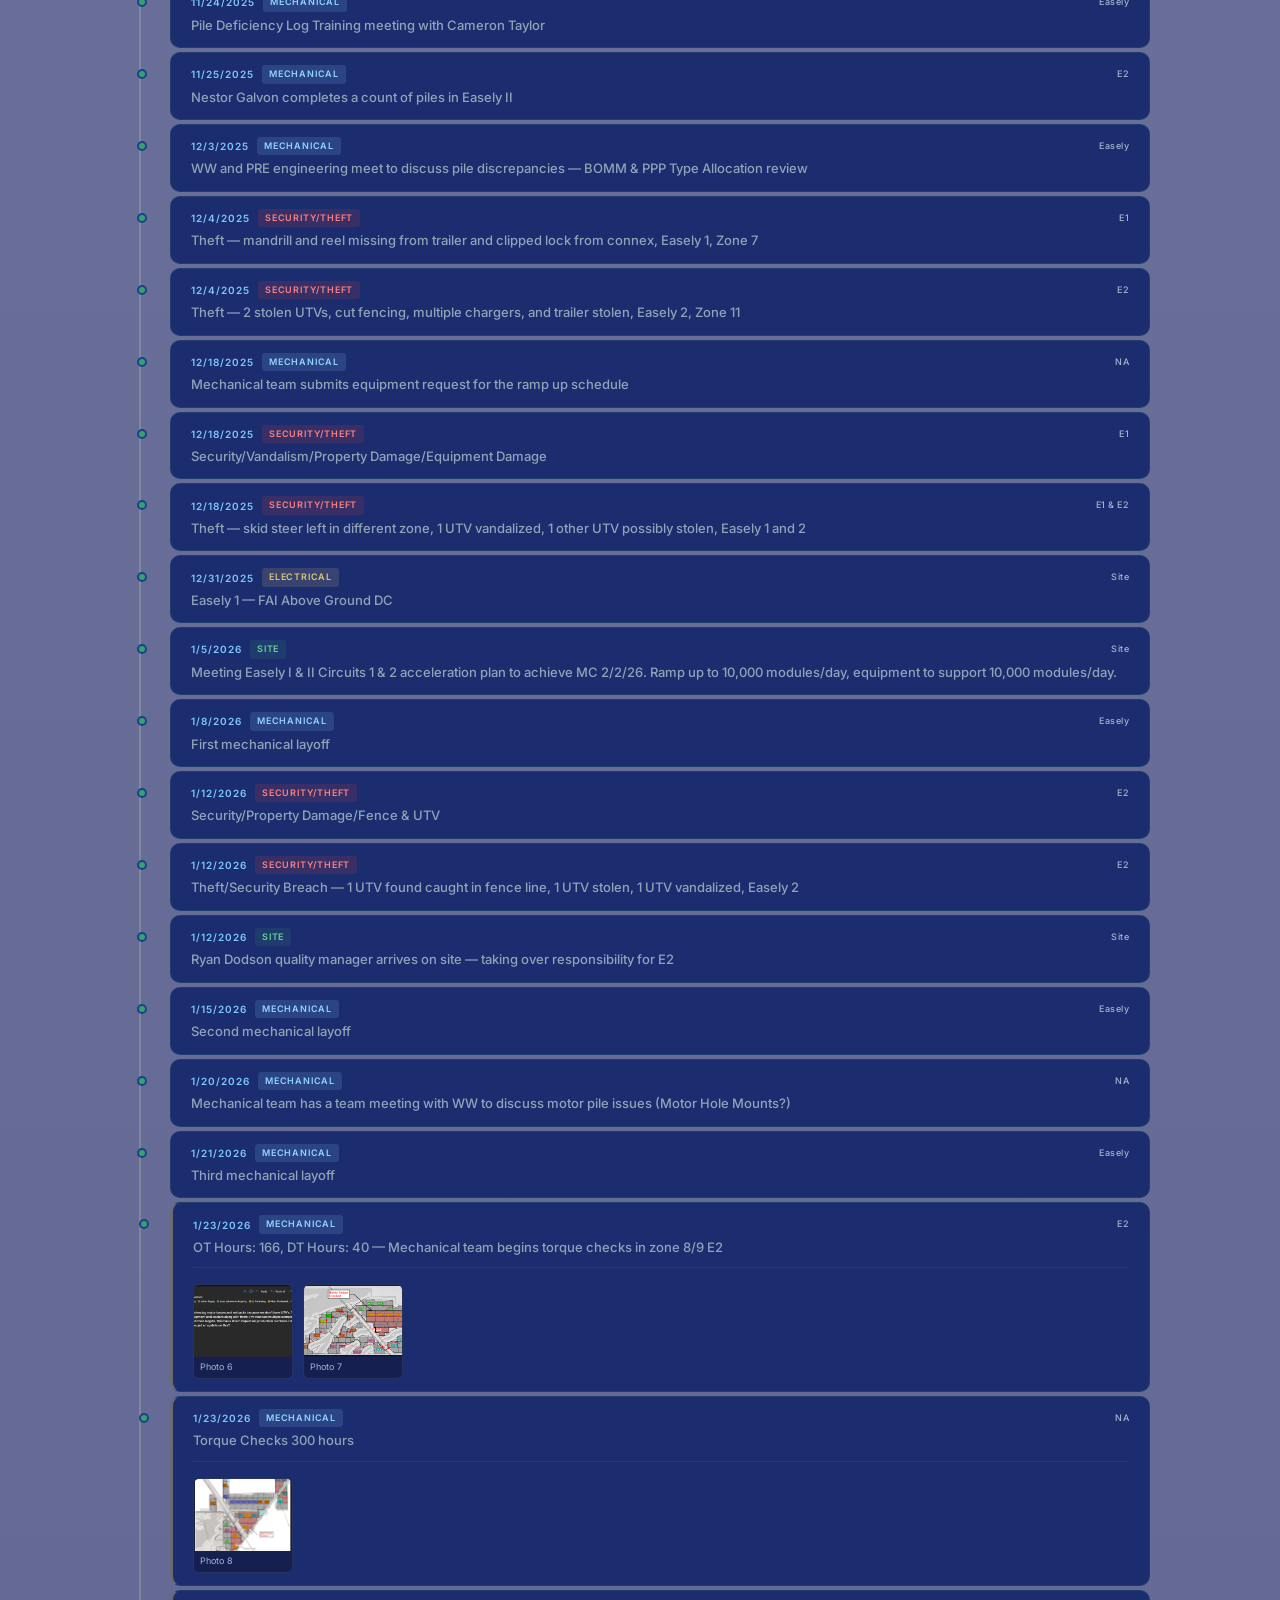
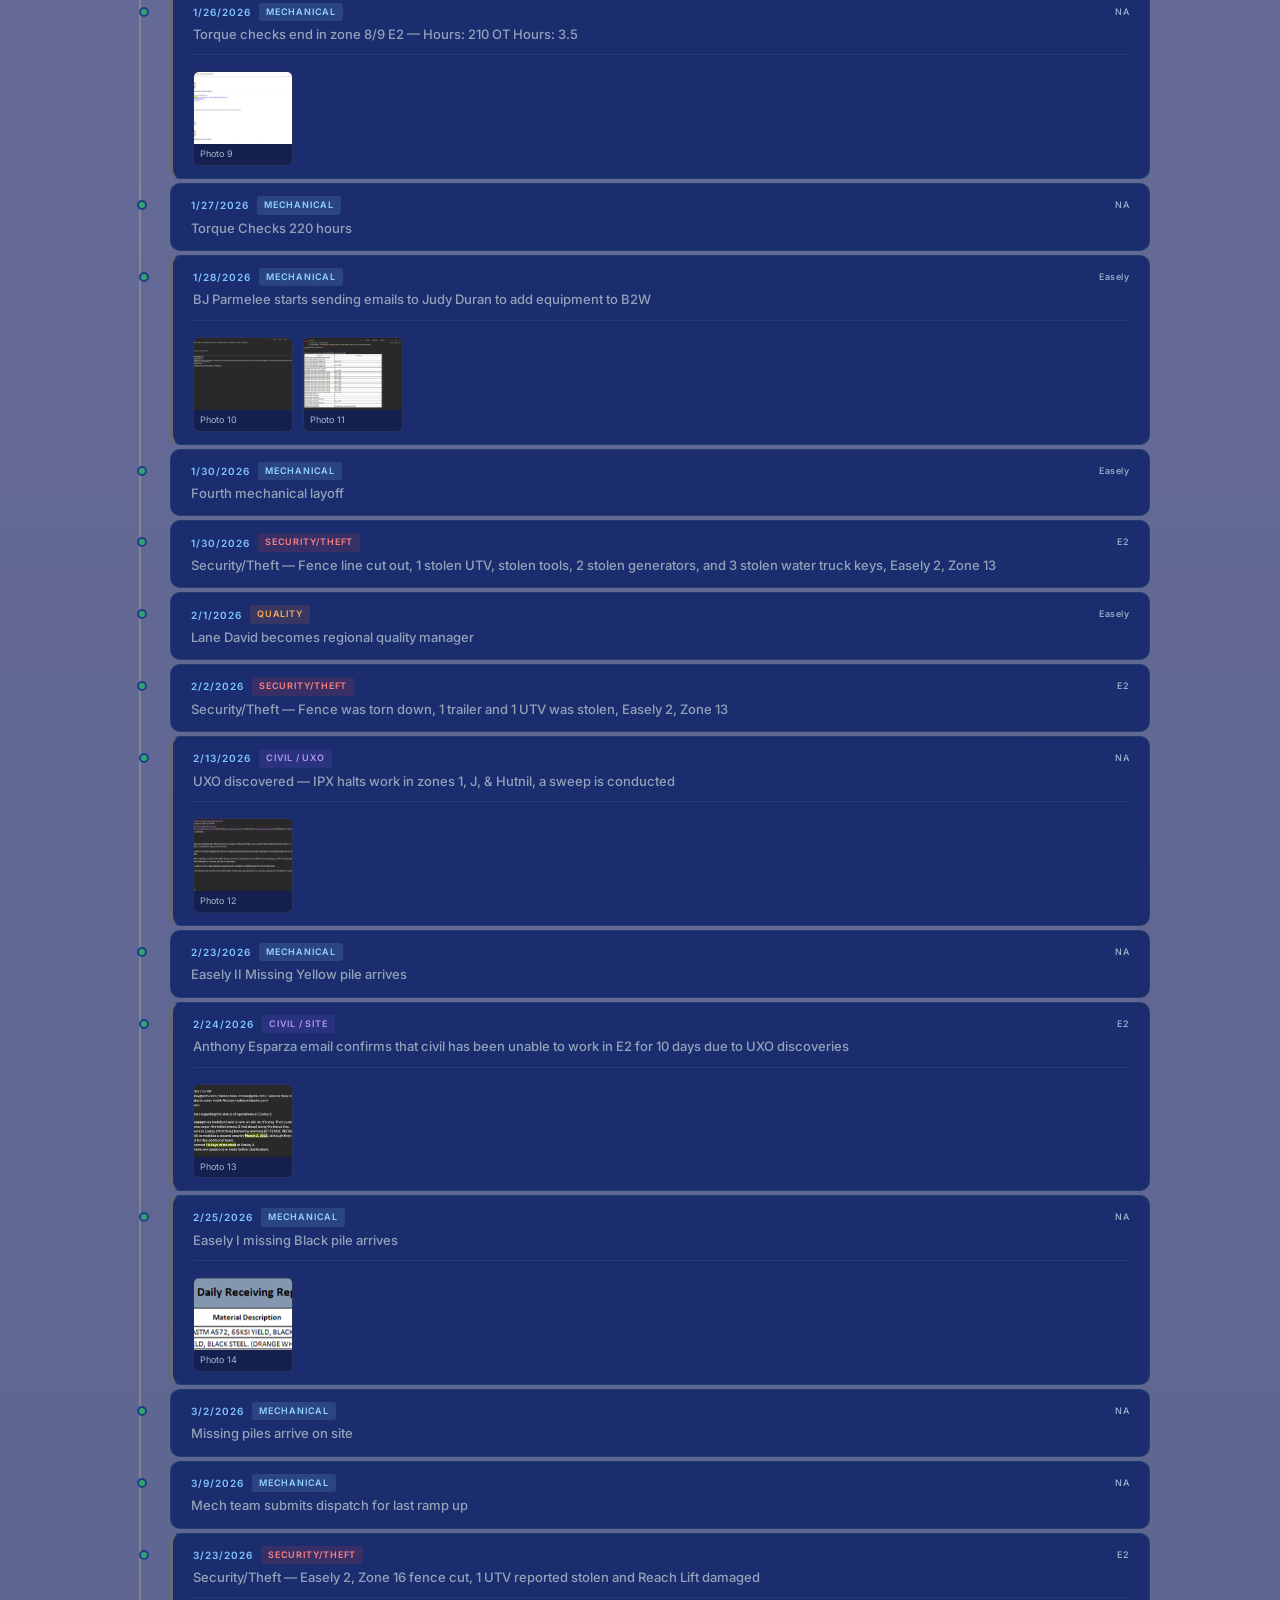
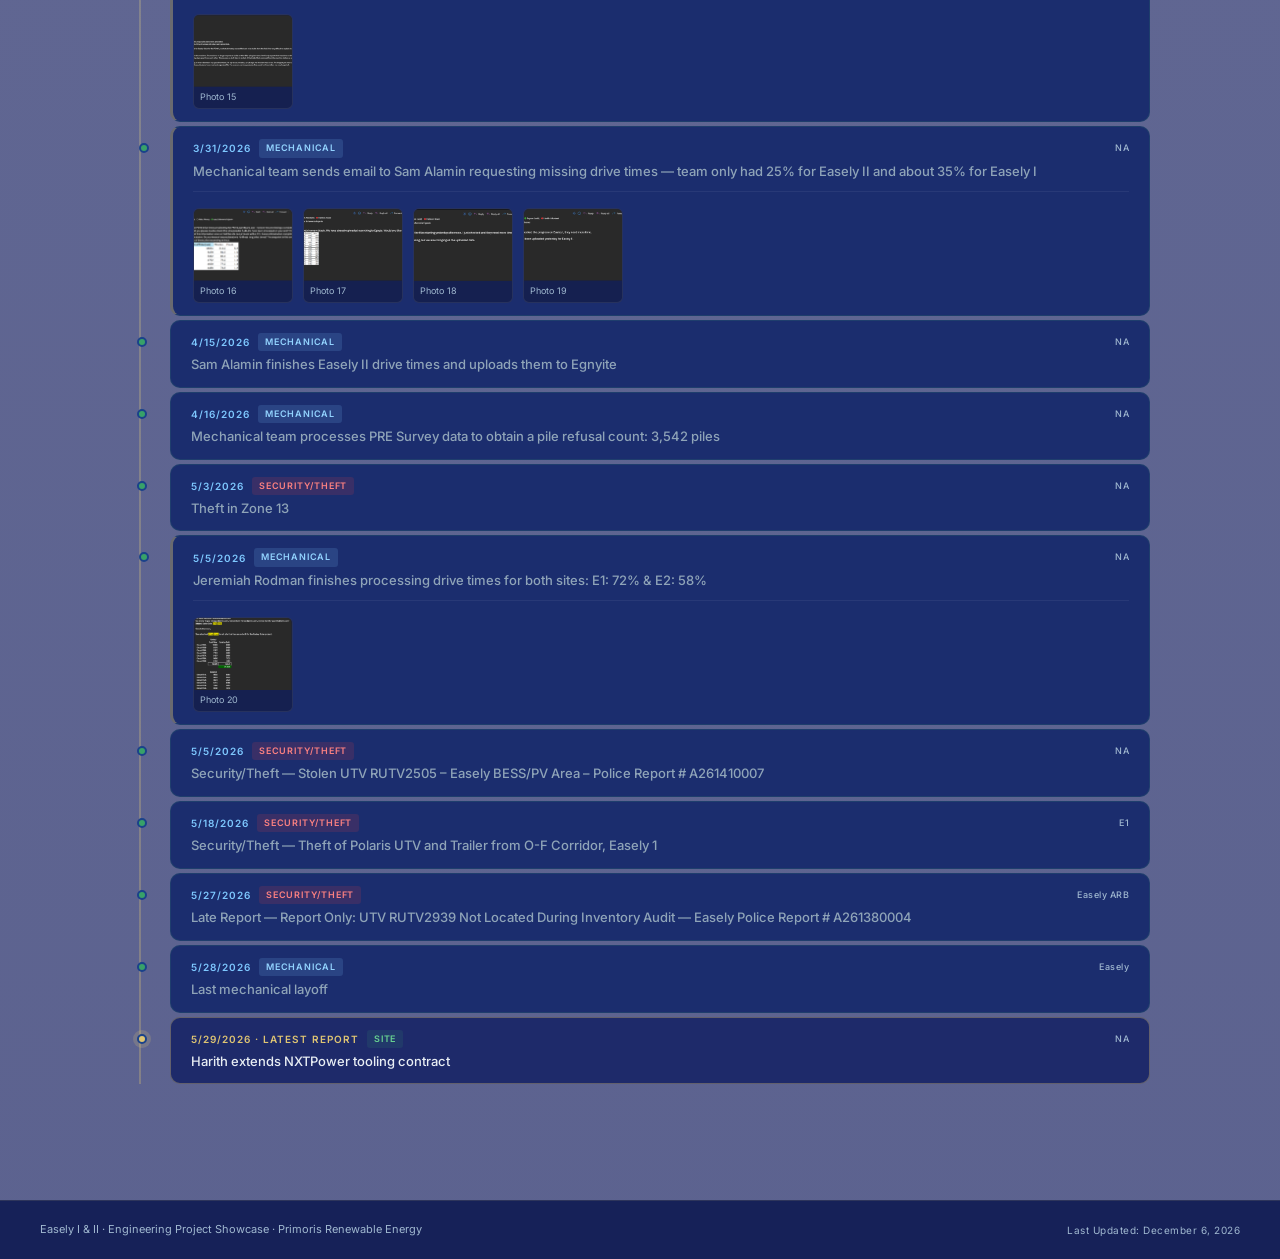
==== commit c0773fb9: "4.1 Added UXO Impact Page" ====
--- a/index.html
+++ b/index.html
@@ -24,6 +24,7 @@
     <li><a href="MechCons.html"   class="nav-link">Mechanical Constraints</a></li>
     <li><a href="LogiMat.html"   class="nav-link">Logistical Data</a></li>
     <li><a href="QualTor.html"   class="nav-link">Quality Overview</a></li>
+    <li><a href="UxoImp.html"   class="nav-link">UXO Impact</a></li>
   </ul>
   <button class="nav-mobile-toggle" id="mobileToggle" aria-label="Toggle navigation">
     <span></span><span></span><span></span>
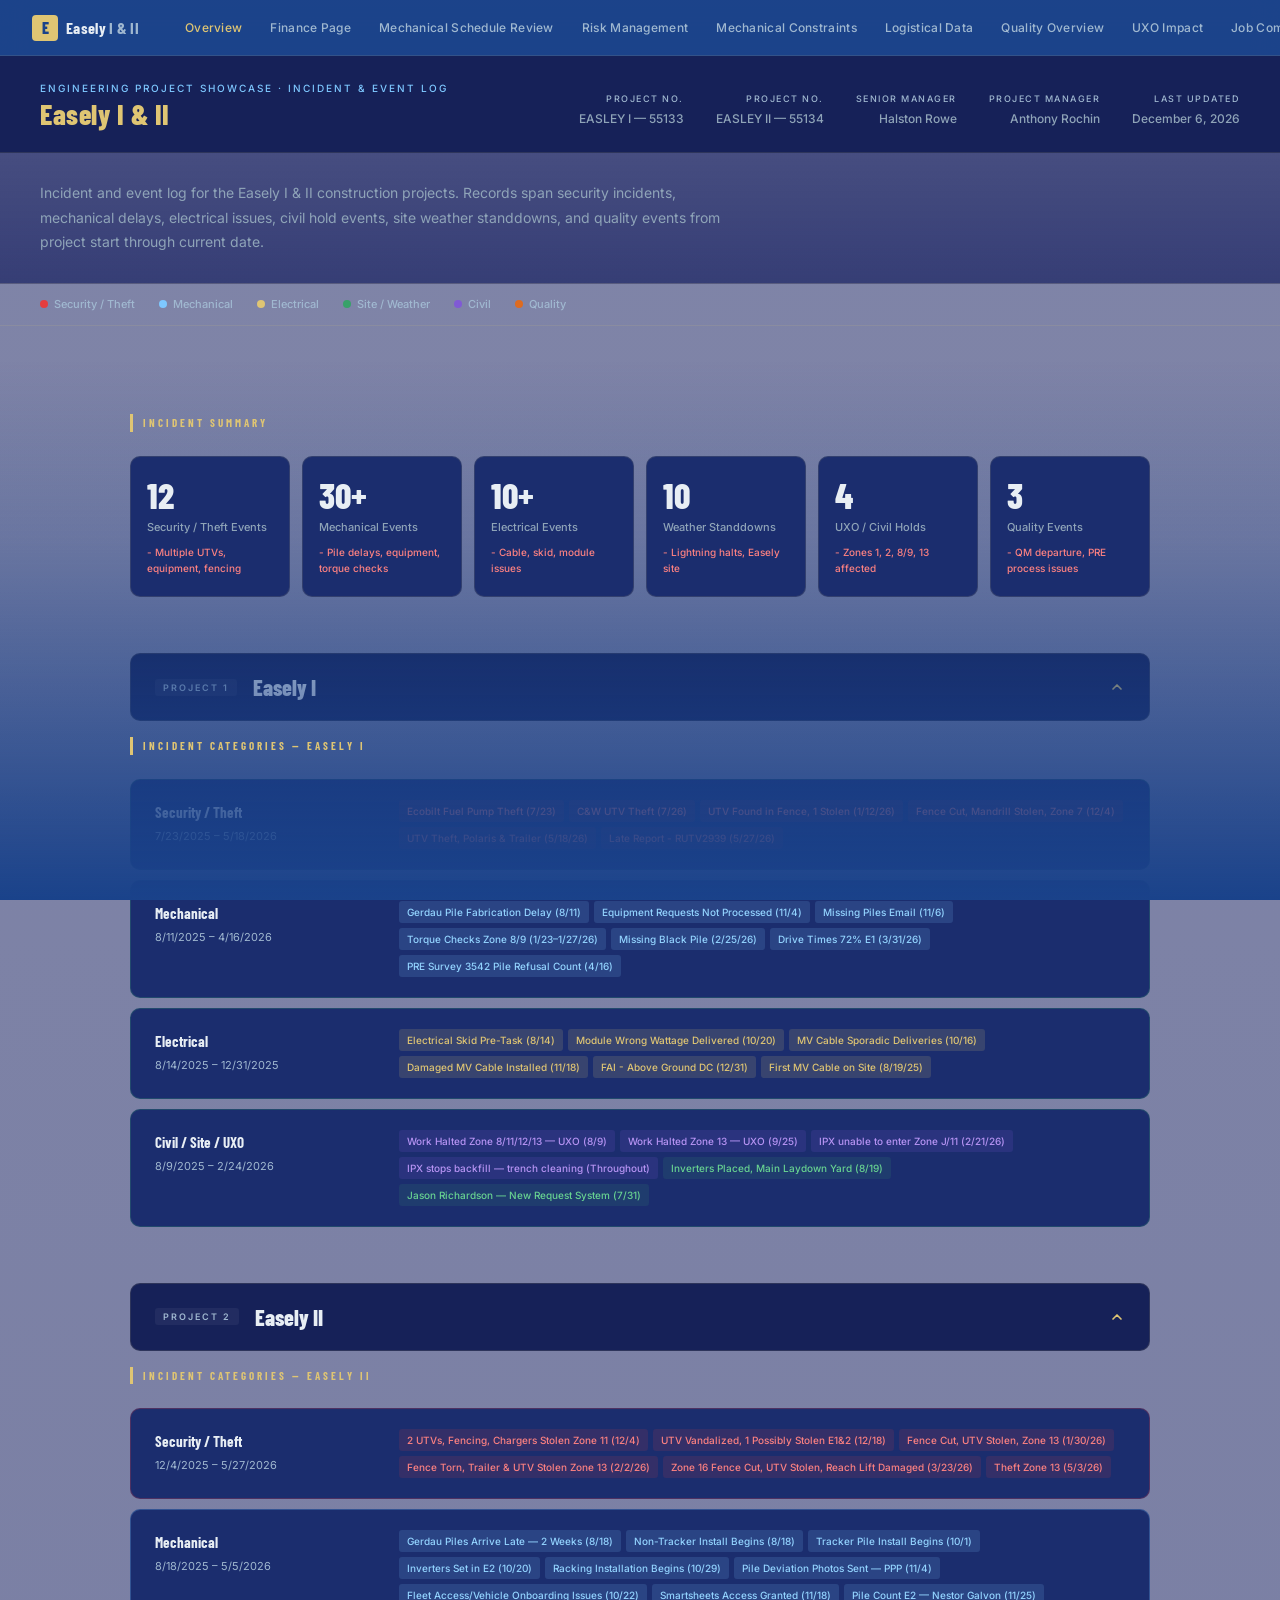
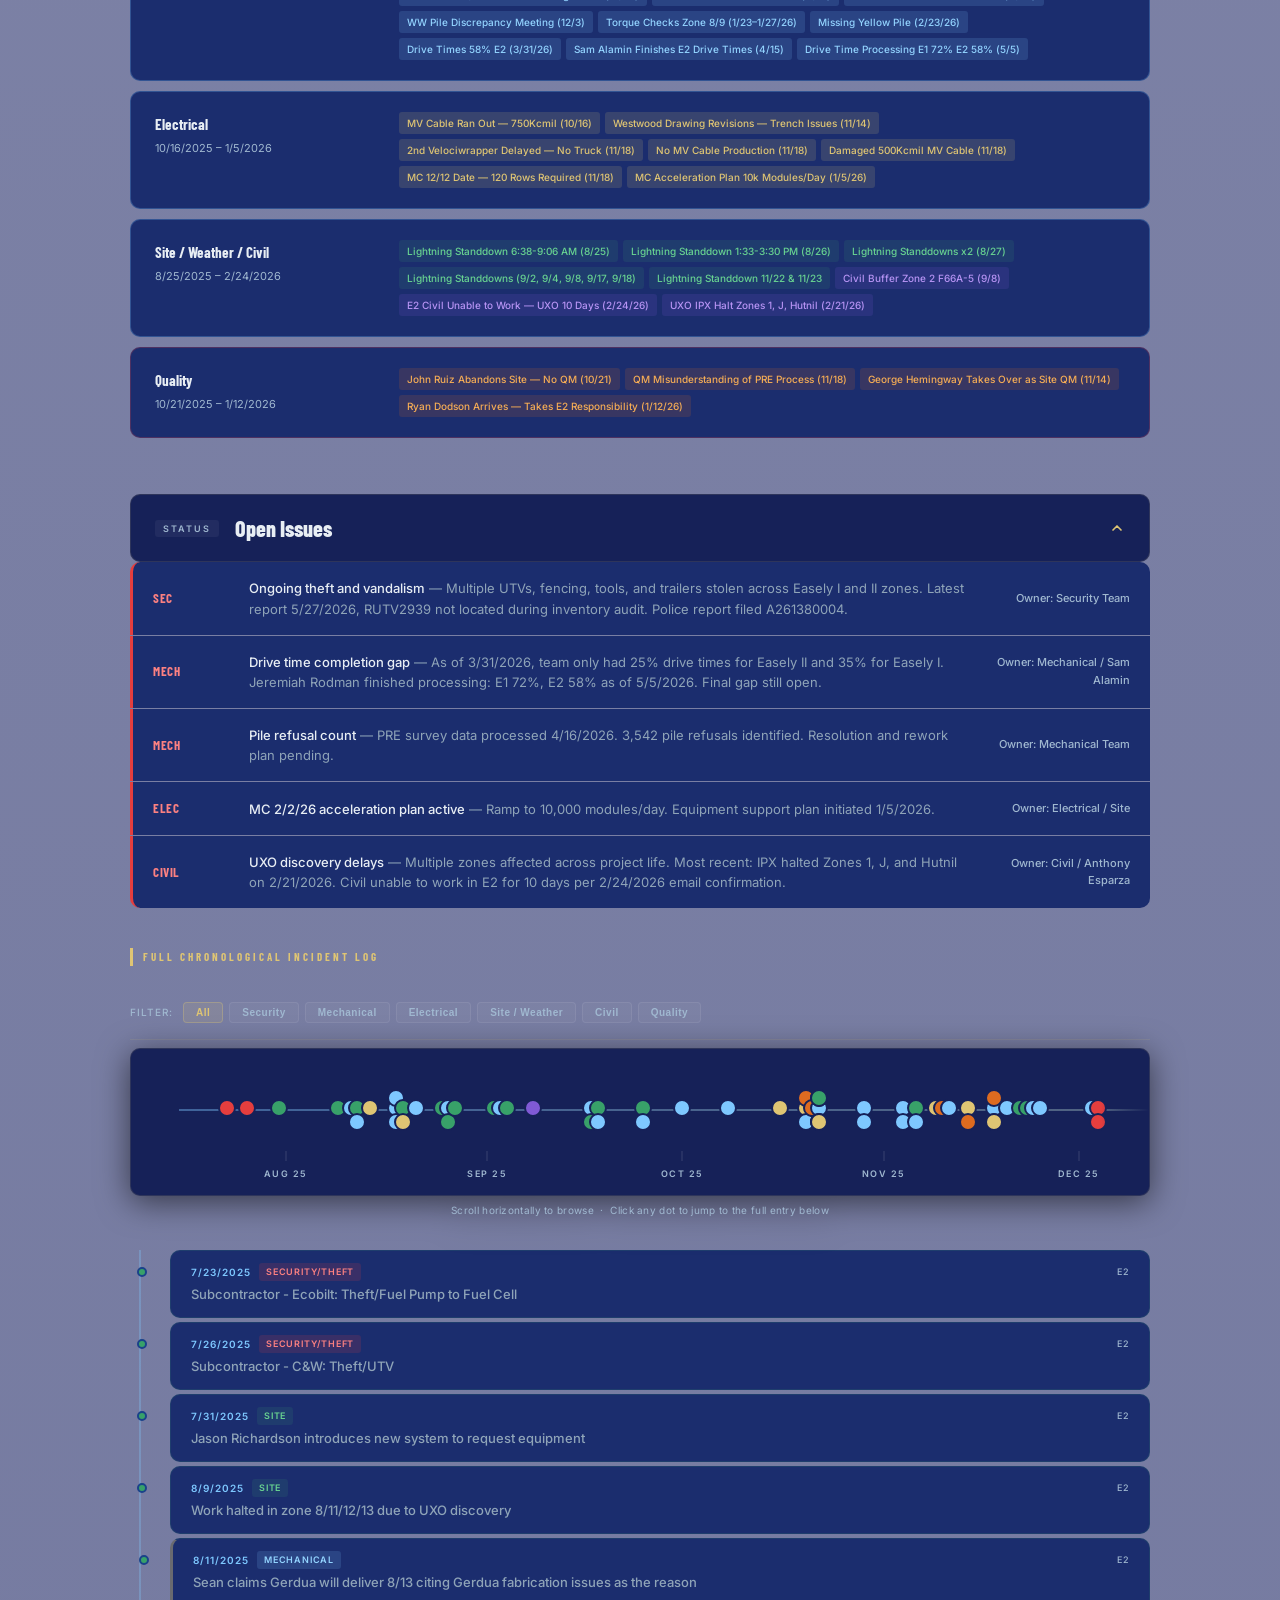
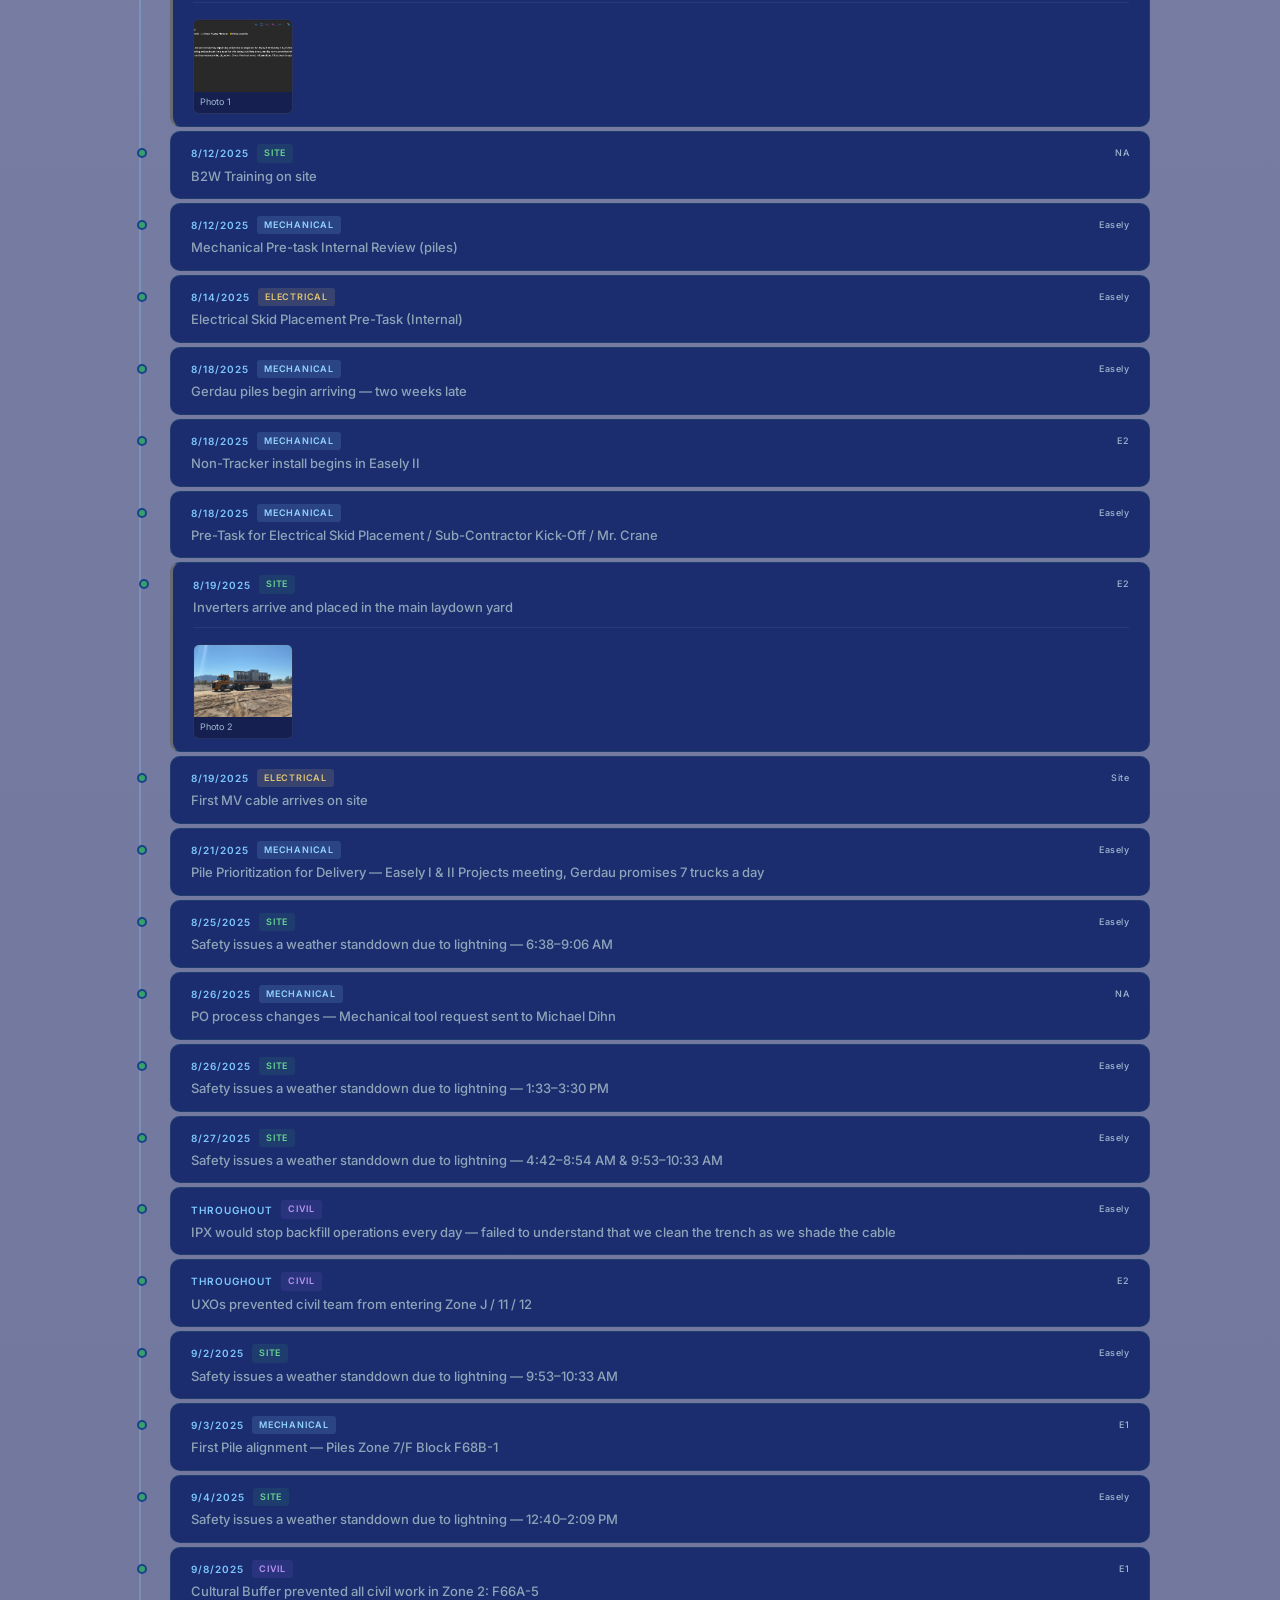
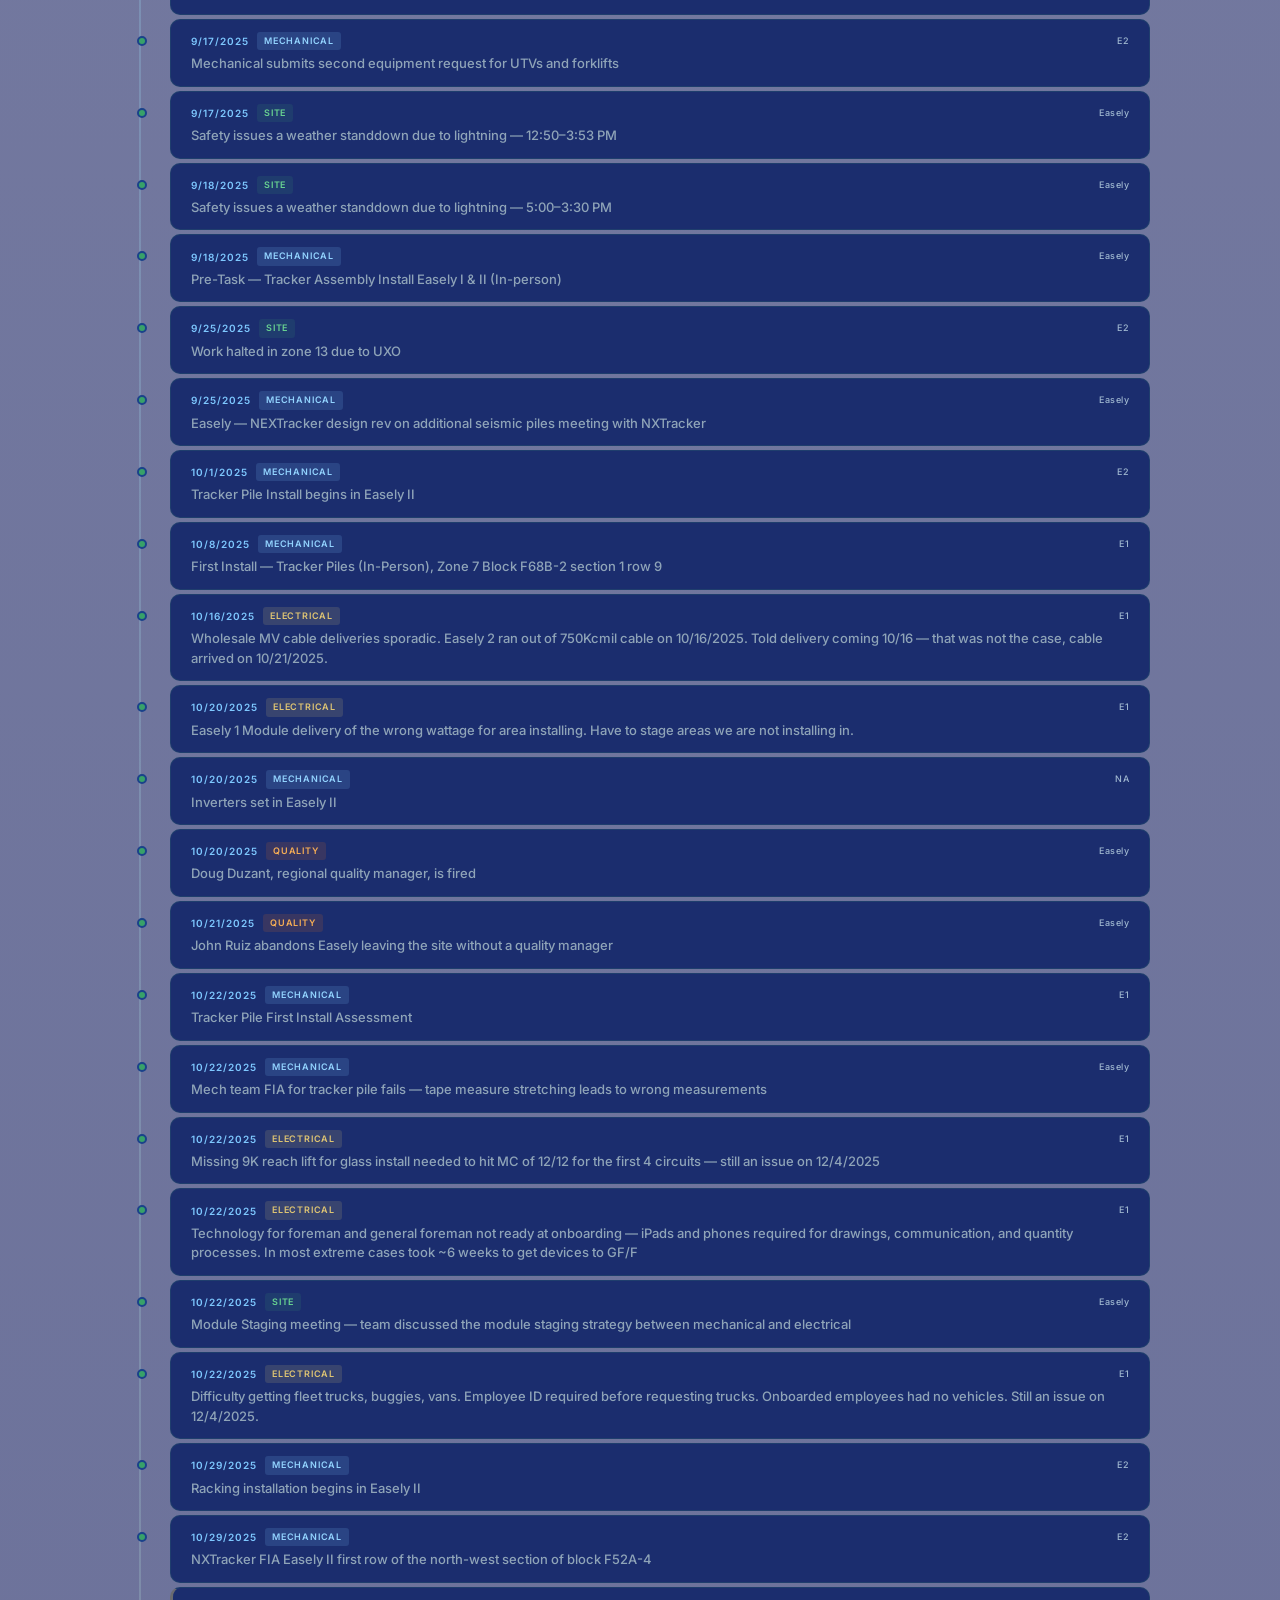
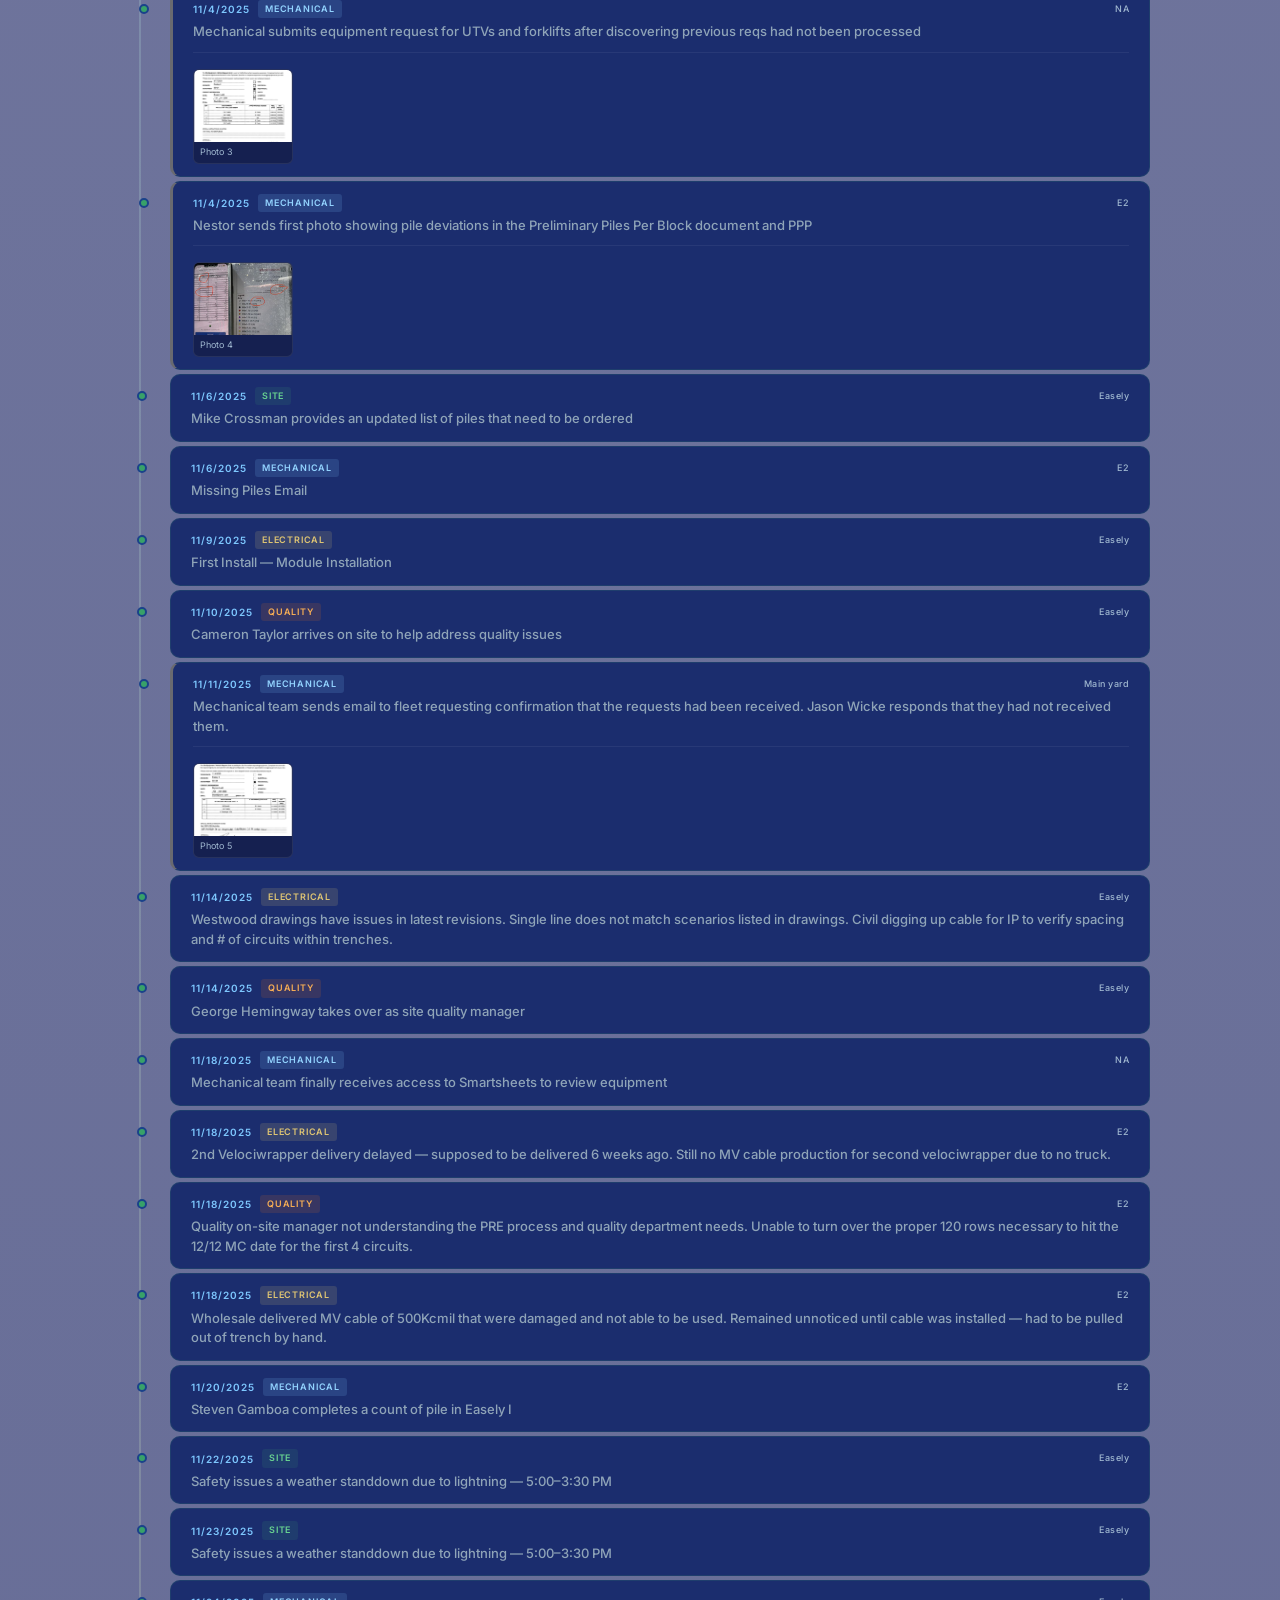
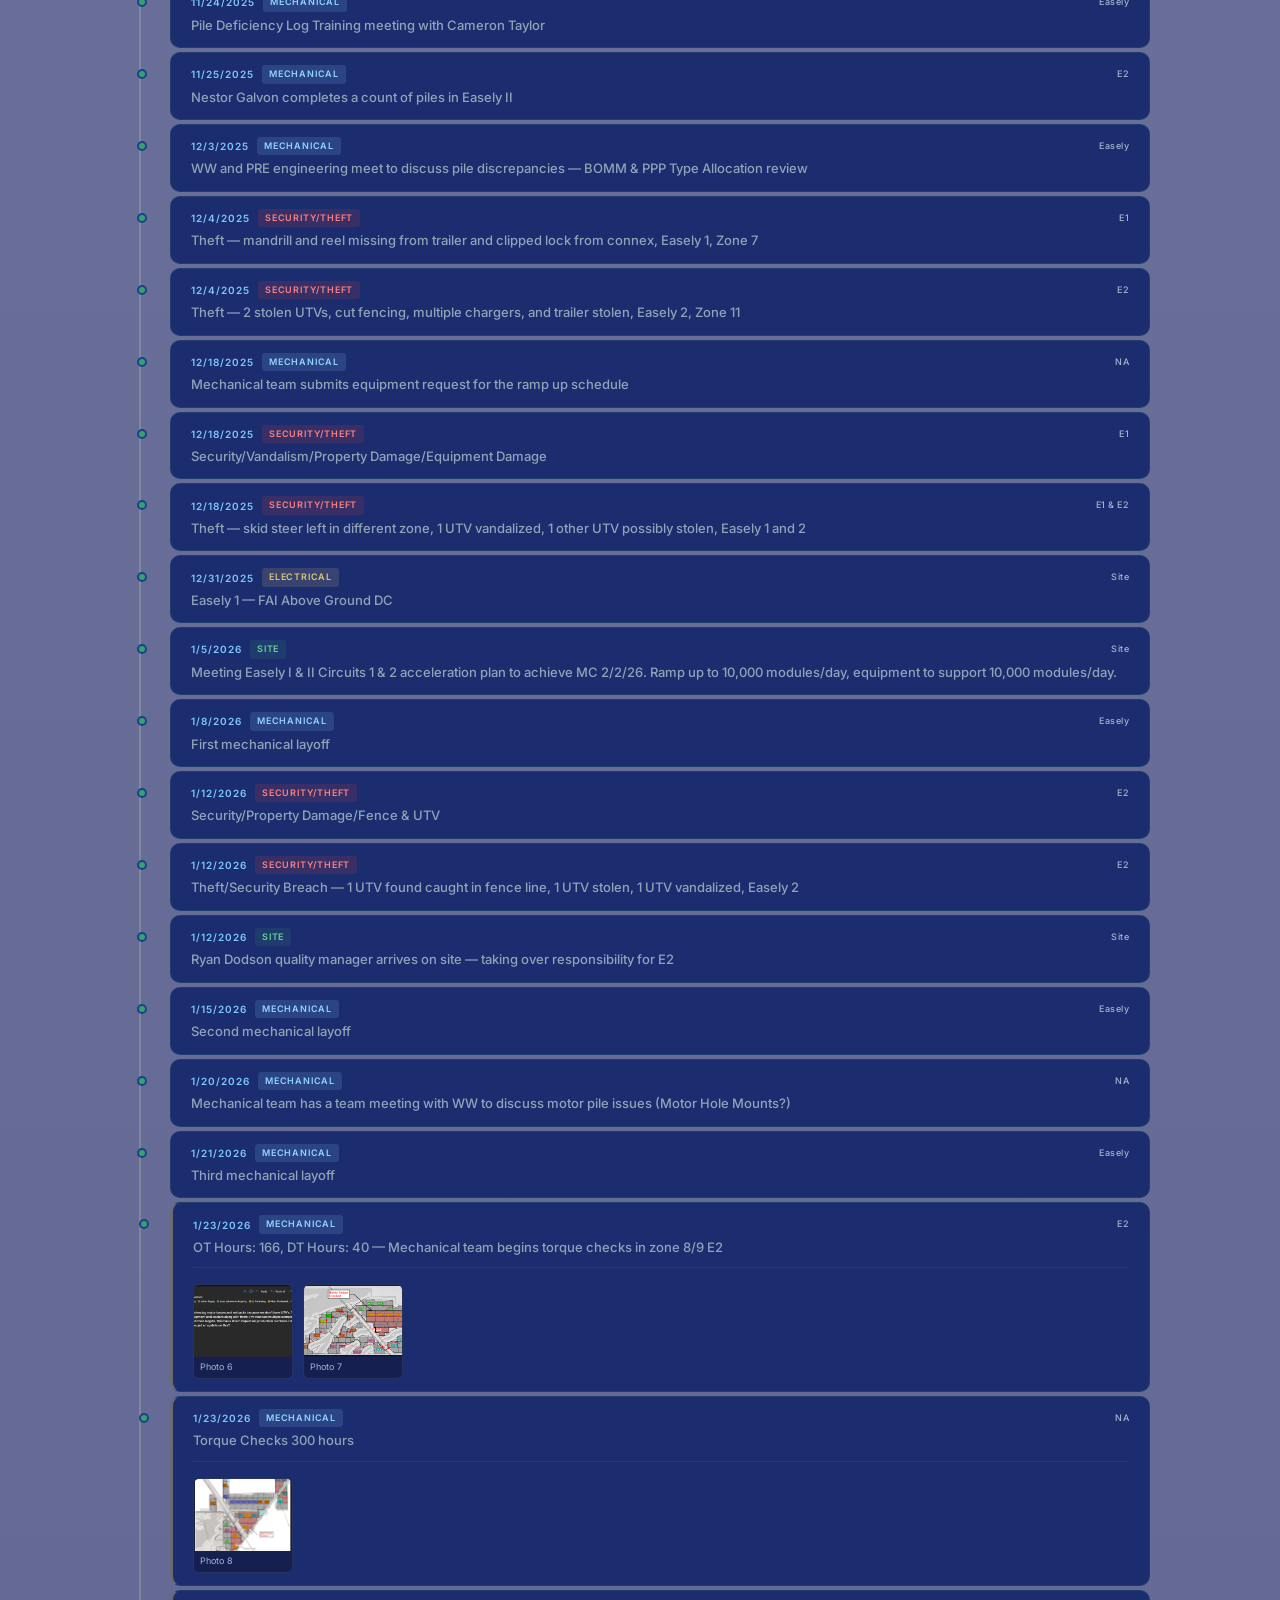
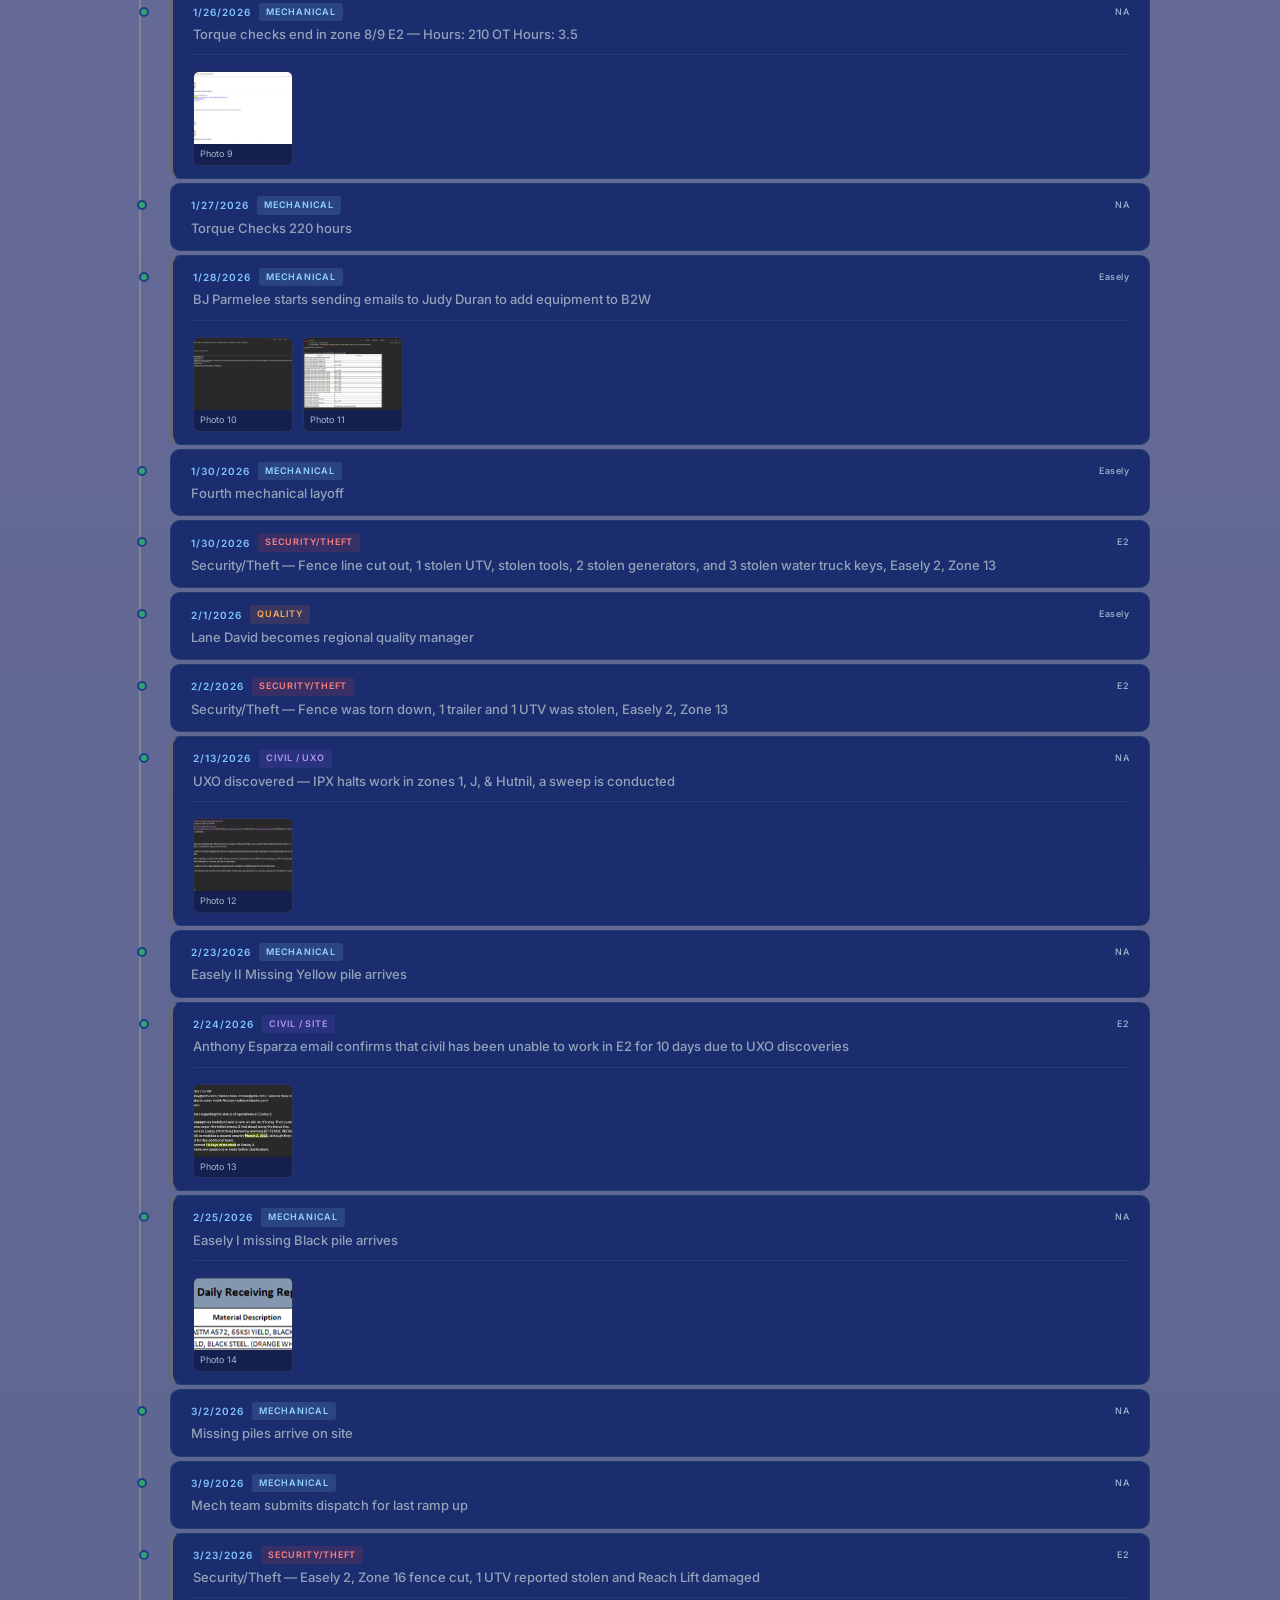
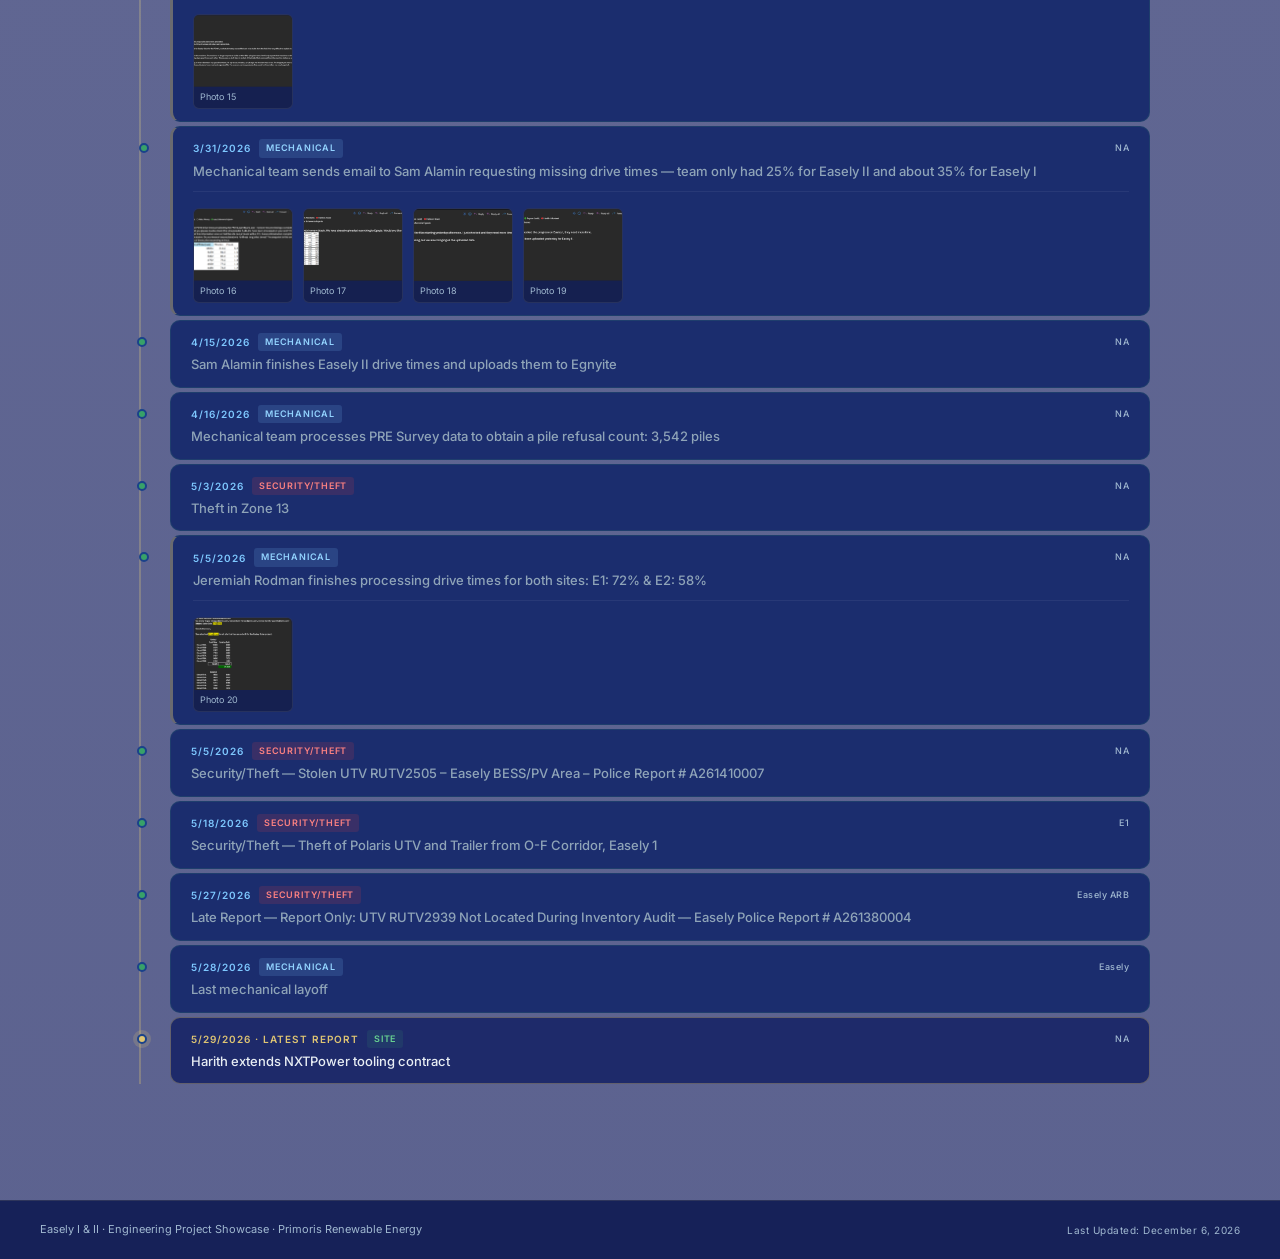
==== commit 68f1ebff: "5.1 Corrections" ====
--- a/index.html
+++ b/index.html
@@ -25,6 +25,7 @@
     <li><a href="LogiMat.html"   class="nav-link">Logistical Data</a></li>
     <li><a href="QualTor.html"   class="nav-link">Quality Overview</a></li>
     <li><a href="UxoImp.html"   class="nav-link">UXO Impact</a></li>
+    <li><a href="JobCom.html"   class="nav-link">Job Complexity</a></li>
   </ul>
   <button class="nav-mobile-toggle" id="mobileToggle" aria-label="Toggle navigation">
     <span></span><span></span><span></span>
